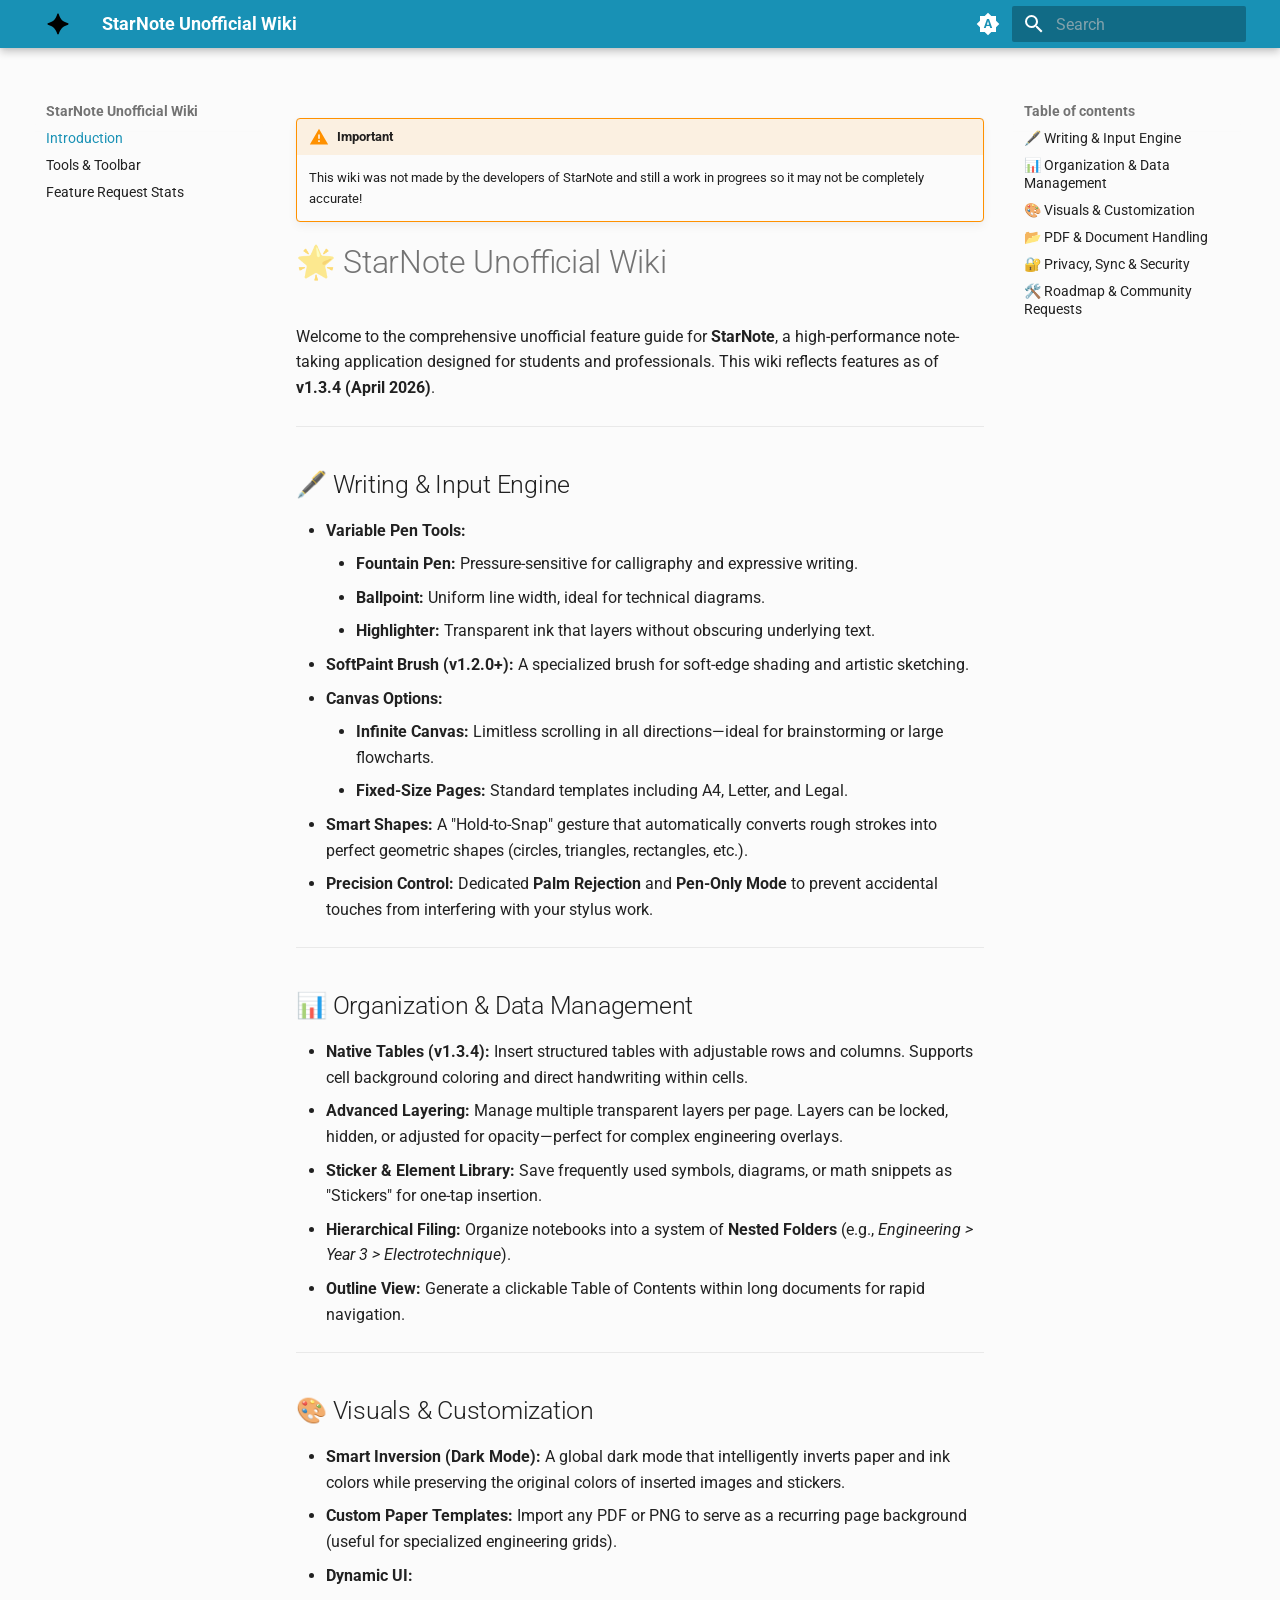
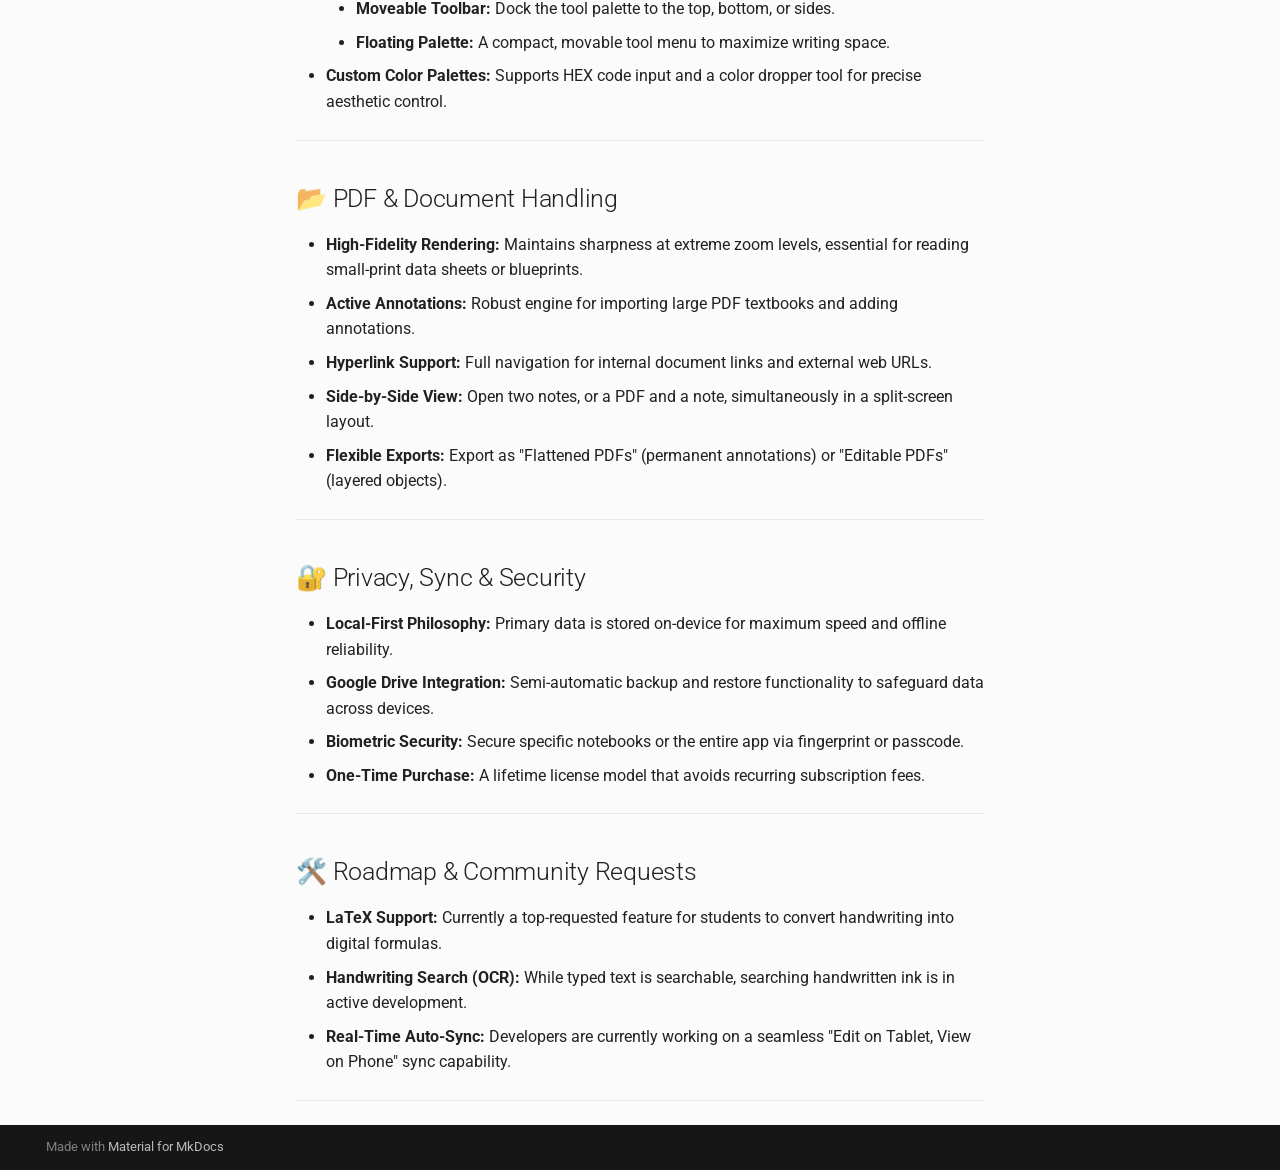
==== index.html @ bafad9e4 "Deployed f32382a with MkDocs version: 1.6.1" ====
<!doctype html>
<html lang="en" class="no-js">
  <head>
    
      <meta charset="utf-8">
      <meta name="viewport" content="width=device-width,initial-scale=1">
      
      
      
      
      
        <link rel="next" href="tools/">
      
      
        
      
      
      <link rel="icon" href="assets/sparkle-fill-24.svg">
      <meta name="generator" content="mkdocs-1.6.1, mkdocs-material-9.7.6">
    
    
      
        <title>StarNote Unofficial Wiki</title>
      
    
    
      <link rel="stylesheet" href="assets/stylesheets/main.484c7ddc.min.css">
      
        
        <link rel="stylesheet" href="assets/stylesheets/palette.ab4e12ef.min.css">
      
      

  
  
  
  
  <style>:root{--md-annotation-icon:url('data:image/svg+xml;charset=utf-8,%3Csvg%20xmlns%3D%22http%3A//www.w3.org/2000/svg%22%20viewBox%3D%220%200%2024%2024%22%3E%3Cpath%20d%3D%22M18.44%205.559q-1.015%201.748-2.028%203.498-.055-.023-.111-.043a12.098%2012.098%200%200%200-8.68.033C7.537%208.897%205.868%206.026%205.6%205.56a1%201%200%200%200-.141-.19%201.104%201.104%200%200%200-1.768%201.298c1.947%203.37-.096-.216%201.948%203.36.017.03-.495.263-1.393%201.017C2.9%2012.176.452%2014.772%200%2018.99h24a11.7%2011.7%200%200%200-.746-3.068%2012.1%2012.1%200%200%200-2.74-4.184%2012%2012%200%200%200-2.131-1.687c.66-1.122%201.312-2.256%201.965-3.385a1.11%201.11%200%200%200-.008-1.12%201.1%201.1%200%200%200-.852-.532c-.522-.054-.939.313-1.049.545m-.04%208.46c.395.593.324%201.331-.156%201.65-.48.32-1.188.1-1.582-.493s-.324-1.33.156-1.65c.473-.316%201.182-.11%201.582.494m-11.193-.492c.48.32.55%201.058.156%201.65-.394.593-1.103.815-1.584.495-.48-.32-.55-1.058-.156-1.65.4-.603%201.109-.811%201.584-.495%22/%3E%3C/svg%3E');}</style>


    
    
      
    
    
      
        
        
        <link rel="preconnect" href="https://fonts.gstatic.com" crossorigin>
        <link rel="stylesheet" href="https://fonts.googleapis.com/css?family=Roboto:300,300i,400,400i,700,700i%7CRoboto+Mono:400,400i,700,700i&display=fallback">
        <style>:root{--md-text-font:"Roboto";--md-code-font:"Roboto Mono"}</style>
      
    
    
      <link rel="stylesheet" href="stylesheets/extra.css">
    
    <script>__md_scope=new URL(".",location),__md_hash=e=>[...e].reduce(((e,_)=>(e<<5)-e+_.charCodeAt(0)),0),__md_get=(e,_=localStorage,t=__md_scope)=>JSON.parse(_.getItem(t.pathname+"."+e)),__md_set=(e,_,t=localStorage,a=__md_scope)=>{try{t.setItem(a.pathname+"."+e,JSON.stringify(_))}catch(e){}}</script>
    
      

    
    
  </head>
  
  
    
    
      
    
    
    
    
    <body dir="ltr" data-md-color-scheme="default" data-md-color-primary="indigo" data-md-color-accent="indigo">
  
    
    <input class="md-toggle" data-md-toggle="drawer" type="checkbox" id="__drawer" autocomplete="off">
    <input class="md-toggle" data-md-toggle="search" type="checkbox" id="__search" autocomplete="off">
    <label class="md-overlay" for="__drawer"></label>
    <div data-md-component="skip">
      
        
        <a href="#starnote-unofficial-wiki" class="md-skip">
          Skip to content
        </a>
      
    </div>
    <div data-md-component="announce">
      
    </div>
    
    
      

  

<header class="md-header md-header--shadow" data-md-component="header">
  <nav class="md-header__inner md-grid" aria-label="Header">
    <a href="." title="StarNote Unofficial Wiki" class="md-header__button md-logo" aria-label="StarNote Unofficial Wiki" data-md-component="logo">
      
  <img src="assets/sparkle-fill-24.svg" alt="logo">

    </a>
    <label class="md-header__button md-icon" for="__drawer">
      
      <svg xmlns="http://www.w3.org/2000/svg" viewBox="0 0 24 24"><path d="M3 6h18v2H3zm0 5h18v2H3zm0 5h18v2H3z"/></svg>
    </label>
    <div class="md-header__title" data-md-component="header-title">
      <div class="md-header__ellipsis">
        <div class="md-header__topic">
          <span class="md-ellipsis">
            StarNote Unofficial Wiki
          </span>
        </div>
        <div class="md-header__topic" data-md-component="header-topic">
          <span class="md-ellipsis">
            
              Introduction
            
          </span>
        </div>
      </div>
    </div>
    
      
        <form class="md-header__option" data-md-component="palette">
  
    
    
    
    <input class="md-option" data-md-color-media="(prefers-color-scheme)" data-md-color-scheme="default" data-md-color-primary="indigo" data-md-color-accent="indigo"  aria-label="Switch to light mode"  type="radio" name="__palette" id="__palette_0">
    
      <label class="md-header__button md-icon" title="Switch to light mode" for="__palette_1" hidden>
        <svg xmlns="http://www.w3.org/2000/svg" viewBox="0 0 24 24"><path d="m14.3 16-.7-2h-3.2l-.7 2H7.8L11 7h2l3.2 9zM20 8.69V4h-4.69L12 .69 8.69 4H4v4.69L.69 12 4 15.31V20h4.69L12 23.31 15.31 20H20v-4.69L23.31 12zm-9.15 3.96h2.3L12 9z"/></svg>
      </label>
    
  
    
    
    
    <input class="md-option" data-md-color-media="(prefers-color-scheme: light)" data-md-color-scheme="default" data-md-color-primary="indigo" data-md-color-accent="indigo"  aria-label="Switch to dark mode"  type="radio" name="__palette" id="__palette_1">
    
      <label class="md-header__button md-icon" title="Switch to dark mode" for="__palette_2" hidden>
        <svg xmlns="http://www.w3.org/2000/svg" viewBox="0 0 24 24"><path d="M12 7a5 5 0 0 1 5 5 5 5 0 0 1-5 5 5 5 0 0 1-5-5 5 5 0 0 1 5-5m0 2a3 3 0 0 0-3 3 3 3 0 0 0 3 3 3 3 0 0 0 3-3 3 3 0 0 0-3-3m0-7 2.39 3.42C13.65 5.15 12.84 5 12 5s-1.65.15-2.39.42zM3.34 7l4.16-.35A7.2 7.2 0 0 0 5.94 8.5c-.44.74-.69 1.5-.83 2.29zm.02 10 1.76-3.77a7.131 7.131 0 0 0 2.38 4.14zM20.65 7l-1.77 3.79a7.02 7.02 0 0 0-2.38-4.15zm-.01 10-4.14.36c.59-.51 1.12-1.14 1.54-1.86.42-.73.69-1.5.83-2.29zM12 22l-2.41-3.44c.74.27 1.55.44 2.41.44.82 0 1.63-.17 2.37-.44z"/></svg>
      </label>
    
  
    
    
    
    <input class="md-option" data-md-color-media="(prefers-color-scheme: dark)" data-md-color-scheme="slate" data-md-color-primary="indigo" data-md-color-accent="indigo"  aria-label="Switch to pure black"  type="radio" name="__palette" id="__palette_2">
    
      <label class="md-header__button md-icon" title="Switch to pure black" for="__palette_0" hidden>
        <svg xmlns="http://www.w3.org/2000/svg" viewBox="0 0 24 24"><path d="m17.75 4.09-2.53 1.94.91 3.06-2.63-1.81-2.63 1.81.91-3.06-2.53-1.94L12.44 4l1.06-3 1.06 3zm3.5 6.91-1.64 1.25.59 1.98-1.7-1.17-1.7 1.17.59-1.98L15.75 11l2.06-.05L18.5 9l.69 1.95zm-2.28 4.95c.83-.08 1.72 1.1 1.19 1.85-.32.45-.66.87-1.08 1.27C15.17 23 8.84 23 4.94 19.07c-3.91-3.9-3.91-10.24 0-14.14.4-.4.82-.76 1.27-1.08.75-.53 1.93.36 1.85 1.19-.27 2.86.69 5.83 2.89 8.02a9.96 9.96 0 0 0 8.02 2.89m-1.64 2.02a12.08 12.08 0 0 1-7.8-3.47c-2.17-2.19-3.33-5-3.49-7.82-2.81 3.14-2.7 7.96.31 10.98 3.02 3.01 7.84 3.12 10.98.31"/></svg>
      </label>
    
  
</form>
      
    
    
      <script>var palette=__md_get("__palette");if(palette&&palette.color){if("(prefers-color-scheme)"===palette.color.media){var media=matchMedia("(prefers-color-scheme: light)"),input=document.querySelector(media.matches?"[data-md-color-media='(prefers-color-scheme: light)']":"[data-md-color-media='(prefers-color-scheme: dark)']");palette.color.media=input.getAttribute("data-md-color-media"),palette.color.scheme=input.getAttribute("data-md-color-scheme"),palette.color.primary=input.getAttribute("data-md-color-primary"),palette.color.accent=input.getAttribute("data-md-color-accent")}for(var[key,value]of Object.entries(palette.color))document.body.setAttribute("data-md-color-"+key,value)}</script>
    
    
    
      
      
        <label class="md-header__button md-icon" for="__search">
          
          <svg xmlns="http://www.w3.org/2000/svg" viewBox="0 0 24 24"><path d="M9.5 3A6.5 6.5 0 0 1 16 9.5c0 1.61-.59 3.09-1.56 4.23l.27.27h.79l5 5-1.5 1.5-5-5v-.79l-.27-.27A6.52 6.52 0 0 1 9.5 16 6.5 6.5 0 0 1 3 9.5 6.5 6.5 0 0 1 9.5 3m0 2C7 5 5 7 5 9.5S7 14 9.5 14 14 12 14 9.5 12 5 9.5 5"/></svg>
        </label>
        <div class="md-search" data-md-component="search" role="dialog">
  <label class="md-search__overlay" for="__search"></label>
  <div class="md-search__inner" role="search">
    <form class="md-search__form" name="search">
      <input type="text" class="md-search__input" name="query" aria-label="Search" placeholder="Search" autocapitalize="off" autocorrect="off" autocomplete="off" spellcheck="false" data-md-component="search-query" required>
      <label class="md-search__icon md-icon" for="__search">
        
        <svg xmlns="http://www.w3.org/2000/svg" viewBox="0 0 24 24"><path d="M9.5 3A6.5 6.5 0 0 1 16 9.5c0 1.61-.59 3.09-1.56 4.23l.27.27h.79l5 5-1.5 1.5-5-5v-.79l-.27-.27A6.52 6.52 0 0 1 9.5 16 6.5 6.5 0 0 1 3 9.5 6.5 6.5 0 0 1 9.5 3m0 2C7 5 5 7 5 9.5S7 14 9.5 14 14 12 14 9.5 12 5 9.5 5"/></svg>
        
        <svg xmlns="http://www.w3.org/2000/svg" viewBox="0 0 24 24"><path d="M20 11v2H8l5.5 5.5-1.42 1.42L4.16 12l7.92-7.92L13.5 5.5 8 11z"/></svg>
      </label>
      <nav class="md-search__options" aria-label="Search">
        
          <a href="javascript:void(0)" class="md-search__icon md-icon" title="Share" aria-label="Share" data-clipboard data-clipboard-text="" data-md-component="search-share" tabindex="-1">
            
            <svg xmlns="http://www.w3.org/2000/svg" viewBox="0 0 24 24"><path d="M18 16.08c-.76 0-1.44.3-1.96.77L8.91 12.7c.05-.23.09-.46.09-.7s-.04-.47-.09-.7l7.05-4.11c.54.5 1.25.81 2.04.81a3 3 0 0 0 3-3 3 3 0 0 0-3-3 3 3 0 0 0-3 3c0 .24.04.47.09.7L8.04 9.81C7.5 9.31 6.79 9 6 9a3 3 0 0 0-3 3 3 3 0 0 0 3 3c.79 0 1.5-.31 2.04-.81l7.12 4.15c-.05.21-.08.43-.08.66 0 1.61 1.31 2.91 2.92 2.91s2.92-1.3 2.92-2.91A2.92 2.92 0 0 0 18 16.08"/></svg>
          </a>
        
        <button type="reset" class="md-search__icon md-icon" title="Clear" aria-label="Clear" tabindex="-1">
          
          <svg xmlns="http://www.w3.org/2000/svg" viewBox="0 0 24 24"><path d="M19 6.41 17.59 5 12 10.59 6.41 5 5 6.41 10.59 12 5 17.59 6.41 19 12 13.41 17.59 19 19 17.59 13.41 12z"/></svg>
        </button>
      </nav>
      
    </form>
    <div class="md-search__output">
      <div class="md-search__scrollwrap" tabindex="0" data-md-scrollfix>
        <div class="md-search-result" data-md-component="search-result">
          <div class="md-search-result__meta">
            Initializing search
          </div>
          <ol class="md-search-result__list" role="presentation"></ol>
        </div>
      </div>
    </div>
  </div>
</div>
      
    
    
  </nav>
  
</header>
    
    <div class="md-container" data-md-component="container">
      
      
        
          
        
      
      <main class="md-main" data-md-component="main">
        <div class="md-main__inner md-grid">
          
            
              
              <div class="md-sidebar md-sidebar--primary" data-md-component="sidebar" data-md-type="navigation" >
                <div class="md-sidebar__scrollwrap">
                  <div class="md-sidebar__inner">
                    



<nav class="md-nav md-nav--primary" aria-label="Navigation" data-md-level="0">
  <label class="md-nav__title" for="__drawer">
    <a href="." title="StarNote Unofficial Wiki" class="md-nav__button md-logo" aria-label="StarNote Unofficial Wiki" data-md-component="logo">
      
  <img src="assets/sparkle-fill-24.svg" alt="logo">

    </a>
    StarNote Unofficial Wiki
  </label>
  
  <ul class="md-nav__list" data-md-scrollfix>
    
      
      
  
  
    
  
  
  
    <li class="md-nav__item md-nav__item--active">
      
      <input class="md-nav__toggle md-toggle" type="checkbox" id="__toc">
      
      
        
      
      
        <label class="md-nav__link md-nav__link--active" for="__toc">
          
  
  
  <span class="md-ellipsis">
    
  
    Introduction
  

    
  </span>
  
  

          <span class="md-nav__icon md-icon"></span>
        </label>
      
      <a href="." class="md-nav__link md-nav__link--active">
        
  
  
  <span class="md-ellipsis">
    
  
    Introduction
  

    
  </span>
  
  

      </a>
      
        

<nav class="md-nav md-nav--secondary" aria-label="Table of contents">
  
  
  
    
  
  
    <label class="md-nav__title" for="__toc">
      <span class="md-nav__icon md-icon"></span>
      Table of contents
    </label>
    <ul class="md-nav__list" data-md-component="toc" data-md-scrollfix>
      
        <li class="md-nav__item">
  <a href="#writing-input-engine" class="md-nav__link">
    <span class="md-ellipsis">
      
        🖋️ Writing &amp; Input Engine
      
    </span>
  </a>
  
</li>
      
        <li class="md-nav__item">
  <a href="#organization-data-management" class="md-nav__link">
    <span class="md-ellipsis">
      
        📊 Organization &amp; Data Management
      
    </span>
  </a>
  
</li>
      
        <li class="md-nav__item">
  <a href="#visuals-customization" class="md-nav__link">
    <span class="md-ellipsis">
      
        🎨 Visuals &amp; Customization
      
    </span>
  </a>
  
</li>
      
        <li class="md-nav__item">
  <a href="#pdf-document-handling" class="md-nav__link">
    <span class="md-ellipsis">
      
        📂 PDF &amp; Document Handling
      
    </span>
  </a>
  
</li>
      
        <li class="md-nav__item">
  <a href="#privacy-sync-security" class="md-nav__link">
    <span class="md-ellipsis">
      
        🔐 Privacy, Sync &amp; Security
      
    </span>
  </a>
  
</li>
      
        <li class="md-nav__item">
  <a href="#roadmap-community-requests" class="md-nav__link">
    <span class="md-ellipsis">
      
        🛠️ Roadmap &amp; Community Requests
      
    </span>
  </a>
  
</li>
      
    </ul>
  
</nav>
      
    </li>
  

    
      
      
  
  
  
  
    <li class="md-nav__item">
      <a href="tools/" class="md-nav__link">
        
  
  
  <span class="md-ellipsis">
    
  
    Tools & Toolbar
  

    
  </span>
  
  

      </a>
    </li>
  

    
      
      
  
  
  
  
    <li class="md-nav__item">
      <a href="features/" class="md-nav__link">
        
  
  
  <span class="md-ellipsis">
    
  
    Feature Request Stats
  

    
  </span>
  
  

      </a>
    </li>
  

    
  </ul>
</nav>
                  </div>
                </div>
              </div>
            
            
              
              <div class="md-sidebar md-sidebar--secondary" data-md-component="sidebar" data-md-type="toc" >
                <div class="md-sidebar__scrollwrap">
                  <div class="md-sidebar__inner">
                    

<nav class="md-nav md-nav--secondary" aria-label="Table of contents">
  
  
  
    
  
  
    <label class="md-nav__title" for="__toc">
      <span class="md-nav__icon md-icon"></span>
      Table of contents
    </label>
    <ul class="md-nav__list" data-md-component="toc" data-md-scrollfix>
      
        <li class="md-nav__item">
  <a href="#writing-input-engine" class="md-nav__link">
    <span class="md-ellipsis">
      
        🖋️ Writing &amp; Input Engine
      
    </span>
  </a>
  
</li>
      
        <li class="md-nav__item">
  <a href="#organization-data-management" class="md-nav__link">
    <span class="md-ellipsis">
      
        📊 Organization &amp; Data Management
      
    </span>
  </a>
  
</li>
      
        <li class="md-nav__item">
  <a href="#visuals-customization" class="md-nav__link">
    <span class="md-ellipsis">
      
        🎨 Visuals &amp; Customization
      
    </span>
  </a>
  
</li>
      
        <li class="md-nav__item">
  <a href="#pdf-document-handling" class="md-nav__link">
    <span class="md-ellipsis">
      
        📂 PDF &amp; Document Handling
      
    </span>
  </a>
  
</li>
      
        <li class="md-nav__item">
  <a href="#privacy-sync-security" class="md-nav__link">
    <span class="md-ellipsis">
      
        🔐 Privacy, Sync &amp; Security
      
    </span>
  </a>
  
</li>
      
        <li class="md-nav__item">
  <a href="#roadmap-community-requests" class="md-nav__link">
    <span class="md-ellipsis">
      
        🛠️ Roadmap &amp; Community Requests
      
    </span>
  </a>
  
</li>
      
    </ul>
  
</nav>
                  </div>
                </div>
              </div>
            
          
          
            <div class="md-content" data-md-component="content">
              
                



  


              
              <article class="md-content__inner md-typeset">
                
                  



<div class="admonition warning">
<p class="admonition-title">Important</p>
<p>This wiki was not made by the developers of StarNote and still a work in progrees so it may not be completely accurate!</p>
</div>
<h1 id="starnote-unofficial-wiki">🌟 StarNote Unofficial Wiki</h1>
<p>Welcome to the comprehensive unofficial feature guide for <strong>StarNote</strong>, a high-performance note-taking application designed for students and professionals. This wiki reflects features as of <strong>v1.3.4 (April 2026)</strong>.</p>
<hr />
<h2 id="writing-input-engine">🖋️ Writing &amp; Input Engine</h2>
<ul>
<li><strong>Variable Pen Tools:</strong><ul>
<li><strong>Fountain Pen:</strong> Pressure-sensitive for calligraphy and expressive writing.</li>
<li><strong>Ballpoint:</strong> Uniform line width, ideal for technical diagrams.</li>
<li><strong>Highlighter:</strong> Transparent ink that layers without obscuring underlying text.</li>
</ul>
</li>
<li><strong>SoftPaint Brush (v1.2.0+):</strong> A specialized brush for soft-edge shading and artistic sketching.</li>
<li><strong>Canvas Options:</strong><ul>
<li><strong>Infinite Canvas:</strong> Limitless scrolling in all directions—ideal for brainstorming or large flowcharts.</li>
<li><strong>Fixed-Size Pages:</strong> Standard templates including A4, Letter, and Legal.</li>
</ul>
</li>
<li><strong>Smart Shapes:</strong> A "Hold-to-Snap" gesture that automatically converts rough strokes into perfect geometric shapes (circles, triangles, rectangles, etc.).</li>
<li><strong>Precision Control:</strong> Dedicated <strong>Palm Rejection</strong> and <strong>Pen-Only Mode</strong> to prevent accidental touches from interfering with your stylus work.</li>
</ul>
<hr />
<h2 id="organization-data-management">📊 Organization &amp; Data Management</h2>
<ul>
<li><strong>Native Tables (v1.3.4):</strong> Insert structured tables with adjustable rows and columns. Supports cell background coloring and direct handwriting within cells.</li>
<li><strong>Advanced Layering:</strong> Manage multiple transparent layers per page. Layers can be locked, hidden, or adjusted for opacity—perfect for complex engineering overlays.</li>
<li><strong>Sticker &amp; Element Library:</strong> Save frequently used symbols, diagrams, or math snippets as "Stickers" for one-tap insertion.</li>
<li><strong>Hierarchical Filing:</strong> Organize notebooks into a system of <strong>Nested Folders</strong> (e.g., <em>Engineering &gt; Year 3 &gt; Electrotechnique</em>).</li>
<li><strong>Outline View:</strong> Generate a clickable Table of Contents within long documents for rapid navigation.</li>
</ul>
<hr />
<h2 id="visuals-customization">🎨 Visuals &amp; Customization</h2>
<ul>
<li><strong>Smart Inversion (Dark Mode):</strong> A global dark mode that intelligently inverts paper and ink colors while preserving the original colors of inserted images and stickers.</li>
<li><strong>Custom Paper Templates:</strong> Import any PDF or PNG to serve as a recurring page background (useful for specialized engineering grids).</li>
<li><strong>Dynamic UI:</strong><ul>
<li><strong>Moveable Toolbar:</strong> Dock the tool palette to the top, bottom, or sides.</li>
<li><strong>Floating Palette:</strong> A compact, movable tool menu to maximize writing space.</li>
</ul>
</li>
<li><strong>Custom Color Palettes:</strong> Supports HEX code input and a color dropper tool for precise aesthetic control.</li>
</ul>
<hr />
<h2 id="pdf-document-handling">📂 PDF &amp; Document Handling</h2>
<ul>
<li><strong>High-Fidelity Rendering:</strong> Maintains sharpness at extreme zoom levels, essential for reading small-print data sheets or blueprints.</li>
<li><strong>Active Annotations:</strong> Robust engine for importing large PDF textbooks and adding annotations.</li>
<li><strong>Hyperlink Support:</strong> Full navigation for internal document links and external web URLs.</li>
<li><strong>Side-by-Side View:</strong> Open two notes, or a PDF and a note, simultaneously in a split-screen layout.</li>
<li><strong>Flexible Exports:</strong> Export as "Flattened PDFs" (permanent annotations) or "Editable PDFs" (layered objects).</li>
</ul>
<hr />
<h2 id="privacy-sync-security">🔐 Privacy, Sync &amp; Security</h2>
<ul>
<li><strong>Local-First Philosophy:</strong> Primary data is stored on-device for maximum speed and offline reliability.</li>
<li><strong>Google Drive Integration:</strong> Semi-automatic backup and restore functionality to safeguard data across devices.</li>
<li><strong>Biometric Security:</strong> Secure specific notebooks or the entire app via fingerprint or passcode.</li>
<li><strong>One-Time Purchase:</strong> A lifetime license model that avoids recurring subscription fees.</li>
</ul>
<hr />
<h2 id="roadmap-community-requests">🛠️ Roadmap &amp; Community Requests</h2>
<ul>
<li><strong>LaTeX Support:</strong> Currently a top-requested feature for students to convert handwriting into digital formulas.</li>
<li><strong>Handwriting Search (OCR):</strong> While typed text is searchable, searching handwritten ink is in active development.</li>
<li><strong>Real-Time Auto-Sync:</strong> Developers are currently working on a seamless "Edit on Tablet, View on Phone" sync capability.</li>
</ul>
<hr />












                
              </article>
            </div>
          
          
<script>var target=document.getElementById(location.hash.slice(1));target&&target.name&&(target.checked=target.name.startsWith("__tabbed_"))</script>
        </div>
        
          <button type="button" class="md-top md-icon" data-md-component="top" hidden>
  
  <svg xmlns="http://www.w3.org/2000/svg" viewBox="0 0 24 24"><path d="M13 20h-2V8l-5.5 5.5-1.42-1.42L12 4.16l7.92 7.92-1.42 1.42L13 8z"/></svg>
  Back to top
</button>
        
      </main>
      
        <footer class="md-footer">
  
  <div class="md-footer-meta md-typeset">
    <div class="md-footer-meta__inner md-grid">
      <div class="md-copyright">
  
  
    Made with
    <a href="https://squidfunk.github.io/mkdocs-material/" target="_blank" rel="noopener">
      Material for MkDocs
    </a>
  
</div>
      
    </div>
  </div>
</footer>
      
    </div>
    <div class="md-dialog" data-md-component="dialog">
      <div class="md-dialog__inner md-typeset"></div>
    </div>
    
    
    
      
      
      <script id="__config" type="application/json">{"annotate": null, "base": ".", "features": ["navigation.path", "navigation.sections", "navigation.top", "search.highlight", "search.share"], "search": "assets/javascripts/workers/search.2c215733.min.js", "tags": null, "translations": {"clipboard.copied": "Copied to clipboard", "clipboard.copy": "Copy to clipboard", "search.result.more.one": "1 more on this page", "search.result.more.other": "# more on this page", "search.result.none": "No matching documents", "search.result.one": "1 matching document", "search.result.other": "# matching documents", "search.result.placeholder": "Type to start searching", "search.result.term.missing": "Missing", "select.version": "Select version"}, "version": null}</script>
    
    
      <script src="assets/javascripts/bundle.79ae519e.min.js"></script>
      
    
  </body>
</html>
---- assets/stylesheets/main.484c7ddc.min.css ----
@charset "UTF-8";html{-webkit-text-size-adjust:none;-moz-text-size-adjust:none;text-size-adjust:none;box-sizing:border-box}*,:after,:before{box-sizing:inherit}@media (prefers-reduced-motion){*,:after,:before{transition:none!important}}body{margin:0}a,button,input,label{-webkit-tap-highlight-color:transparent}a{color:inherit;text-decoration:none}hr{border:0;box-sizing:initial;display:block;height:.05rem;overflow:visible;padding:0}small{font-size:80%}sub,sup{line-height:1em}img{border-style:none}table{border-collapse:initial;border-spacing:0}td,th{font-weight:400;vertical-align:top}button{background:#0000;border:0;font-family:inherit;font-size:inherit;margin:0;padding:0}input{border:0;outline:none}:root{--md-primary-fg-color:#4051b5;--md-primary-fg-color--light:#5d6cc0;--md-primary-fg-color--dark:#303fa1;--md-primary-bg-color:#fff;--md-primary-bg-color--light:#ffffffb3;--md-accent-fg-color:#526cfe;--md-accent-fg-color--transparent:#526cfe1a;--md-accent-bg-color:#fff;--md-accent-bg-color--light:#ffffffb3}[data-md-color-scheme=default]{color-scheme:light}[data-md-color-scheme=default] img[src$="#gh-dark-mode-only"],[data-md-color-scheme=default] img[src$="#only-dark"]{display:none}:root,[data-md-color-scheme=default]{--md-hue:225deg;--md-default-fg-color:#000000de;--md-default-fg-color--light:#0000008a;--md-default-fg-color--lighter:#00000052;--md-default-fg-color--lightest:#00000012;--md-default-bg-color:#fff;--md-default-bg-color--light:#ffffffb3;--md-default-bg-color--lighter:#ffffff4d;--md-default-bg-color--lightest:#ffffff1f;--md-code-fg-color:#36464e;--md-code-bg-color:#f5f5f5;--md-code-bg-color--light:#f5f5f5b3;--md-code-bg-color--lighter:#f5f5f54d;--md-code-hl-color:#4287ff;--md-code-hl-color--light:#4287ff1a;--md-code-hl-number-color:#d52a2a;--md-code-hl-special-color:#db1457;--md-code-hl-function-color:#a846b9;--md-code-hl-constant-color:#6e59d9;--md-code-hl-keyword-color:#3f6ec6;--md-code-hl-string-color:#1c7d4d;--md-code-hl-name-color:var(--md-code-fg-color);--md-code-hl-operator-color:var(--md-default-fg-color--light);--md-code-hl-punctuation-color:var(--md-default-fg-color--light);--md-code-hl-comment-color:var(--md-default-fg-color--light);--md-code-hl-generic-color:var(--md-default-fg-color--light);--md-code-hl-variable-color:var(--md-default-fg-color--light);--md-typeset-color:var(--md-default-fg-color);--md-typeset-a-color:var(--md-primary-fg-color);--md-typeset-del-color:#f5503d26;--md-typeset-ins-color:#0bd57026;--md-typeset-kbd-color:#fafafa;--md-typeset-kbd-accent-color:#fff;--md-typeset-kbd-border-color:#b8b8b8;--md-typeset-mark-color:#ffff0080;--md-typeset-table-color:#0000001f;--md-typeset-table-color--light:rgba(0,0,0,.035);--md-admonition-fg-color:var(--md-default-fg-color);--md-admonition-bg-color:var(--md-default-bg-color);--md-warning-fg-color:#000000de;--md-warning-bg-color:#ff9;--md-footer-fg-color:#fff;--md-footer-fg-color--light:#ffffffb3;--md-footer-fg-color--lighter:#ffffff73;--md-footer-bg-color:#000000de;--md-footer-bg-color--dark:#00000052;--md-shadow-z1:0 0.2rem 0.5rem #0000000d,0 0 0.05rem #0000001a;--md-shadow-z2:0 0.2rem 0.5rem #0000001a,0 0 0.05rem #00000040;--md-shadow-z3:0 0.2rem 0.5rem #0003,0 0 0.05rem #00000059}.md-icon svg{fill:currentcolor;display:block;height:1.2rem;width:1.2rem}body{-webkit-font-smoothing:antialiased;-moz-osx-font-smoothing:grayscale;--md-text-font-family:var(--md-text-font,_),-apple-system,BlinkMacSystemFont,Helvetica,Arial,sans-serif;--md-code-font-family:var(--md-code-font,_),SFMono-Regular,Consolas,Menlo,monospace}aside,body,input{font-feature-settings:"kern","liga";color:var(--md-typeset-color);font-family:var(--md-text-font-family)}code,kbd,pre{font-feature-settings:"kern";font-family:var(--md-code-font-family)}:root{--md-typeset-table-sort-icon:url('data:image/svg+xml;charset=utf-8,<svg xmlns="http://www.w3.org/2000/svg" viewBox="0 0 24 24"><path d="m18 21-4-4h3V7h-3l4-4 4 4h-3v10h3M2 19v-2h10v2M2 13v-2h7v2M2 7V5h4v2z"/></svg>');--md-typeset-table-sort-icon--asc:url('data:image/svg+xml;charset=utf-8,<svg xmlns="http://www.w3.org/2000/svg" viewBox="0 0 24 24"><path d="M19 17h3l-4 4-4-4h3V3h2M2 17h10v2H2M6 5v2H2V5m0 6h7v2H2z"/></svg>');--md-typeset-table-sort-icon--desc:url('data:image/svg+xml;charset=utf-8,<svg xmlns="http://www.w3.org/2000/svg" viewBox="0 0 24 24"><path d="M19 7h3l-4-4-4 4h3v14h2M2 17h10v2H2M6 5v2H2V5m0 6h7v2H2z"/></svg>')}.md-typeset{-webkit-print-color-adjust:exact;color-adjust:exact;font-size:.8rem;line-height:1.6;overflow-wrap:break-word}@media print{.md-typeset{font-size:.68rem}}.md-typeset blockquote,.md-typeset dl,.md-typeset figure,.md-typeset ol,.md-typeset pre,.md-typeset ul{margin-bottom:1em;margin-top:1em}.md-typeset h1{color:var(--md-default-fg-color--light);font-size:2em;line-height:1.3;margin:0 0 1.25em}.md-typeset h1,.md-typeset h2{font-weight:300;letter-spacing:-.01em}.md-typeset h2{font-size:1.5625em;line-height:1.4;margin:1.6em 0 .64em}.md-typeset h3{font-size:1.25em;font-weight:400;letter-spacing:-.01em;line-height:1.5;margin:1.6em 0 .8em}.md-typeset h2+h3{margin-top:.8em}.md-typeset h4{font-weight:700;letter-spacing:-.01em;margin:1em 0}.md-typeset h5,.md-typeset h6{color:var(--md-default-fg-color--light);font-size:.8em;font-weight:700;letter-spacing:-.01em;margin:1.25em 0}.md-typeset h5{text-transform:uppercase}.md-typeset h5 code{text-transform:none}.md-typeset hr{border-bottom:.05rem solid var(--md-default-fg-color--lightest);display:flow-root;margin:1.5em 0}.md-typeset a{color:var(--md-typeset-a-color);word-break:break-word}.md-typeset a,.md-typeset a:before{transition:color 125ms}.md-typeset a:focus,.md-typeset a:hover{color:var(--md-accent-fg-color)}.md-typeset a:focus code,.md-typeset a:hover code{background-color:var(--md-accent-fg-color--transparent);color:var(--md-accent-fg-color)}.md-typeset a code{color:var(--md-typeset-a-color)}.md-typeset a.focus-visible{outline-color:var(--md-accent-fg-color);outline-offset:.2rem}.md-typeset code,.md-typeset kbd,.md-typeset pre{color:var(--md-code-fg-color);direction:ltr;font-variant-ligatures:none;transition:background-color 125ms}@media print{.md-typeset code,.md-typeset kbd,.md-typeset pre{white-space:pre-wrap}}.md-typeset code{background-color:var(--md-code-bg-color);border-radius:.1rem;-webkit-box-decoration-break:clone;box-decoration-break:clone;font-size:.85em;padding:0 .2941176471em;transition:color 125ms,background-color 125ms;word-break:break-word}.md-typeset code:not(.focus-visible){-webkit-tap-highlight-color:transparent;outline:none}.md-typeset pre{display:flow-root;line-height:1.4;position:relative}.md-typeset pre>code{-webkit-box-decoration-break:slice;box-decoration-break:slice;box-shadow:none;display:block;margin:0;outline-color:var(--md-accent-fg-color);overflow:auto;padding:.7720588235em 1.1764705882em;scrollbar-color:var(--md-default-fg-color--lighter) #0000;scrollbar-width:thin;touch-action:auto;word-break:normal}.md-typeset pre>code:hover{scrollbar-color:var(--md-accent-fg-color) #0000}.md-typeset pre>code::-webkit-scrollbar{height:.2rem;width:.2rem}.md-typeset pre>code::-webkit-scrollbar-thumb{background-color:var(--md-default-fg-color--lighter)}.md-typeset pre>code::-webkit-scrollbar-thumb:hover{background-color:var(--md-accent-fg-color)}.md-typeset kbd{background-color:var(--md-typeset-kbd-color);border-radius:.1rem;box-shadow:0 .1rem 0 .05rem var(--md-typeset-kbd-border-color),0 .1rem 0 var(--md-typeset-kbd-border-color),0 -.1rem .2rem var(--md-typeset-kbd-accent-color) inset;color:var(--md-default-fg-color);display:inline-block;font-size:.75em;padding:0 .6666666667em;vertical-align:text-top;word-break:break-word}.md-typeset mark{background-color:var(--md-typeset-mark-color);-webkit-box-decoration-break:clone;box-decoration-break:clone;color:inherit;word-break:break-word}.md-typeset abbr{cursor:help;text-decoration:none}.md-typeset [data-preview],.md-typeset abbr{border-bottom:.05rem dotted var(--md-default-fg-color--light)}.md-typeset small{opacity:.75}[dir=ltr] .md-typeset sub,[dir=ltr] .md-typeset sup{margin-left:.078125em}[dir=rtl] .md-typeset sub,[dir=rtl] .md-typeset sup{margin-right:.078125em}[dir=ltr] .md-typeset blockquote{padding-left:.6rem}[dir=rtl] .md-typeset blockquote{padding-right:.6rem}[dir=ltr] .md-typeset blockquote{border-left:.2rem solid var(--md-default-fg-color--lighter)}[dir=rtl] .md-typeset blockquote{border-right:.2rem solid var(--md-default-fg-color--lighter)}.md-typeset blockquote{color:var(--md-default-fg-color--light);margin-left:0;margin-right:0}.md-typeset ul{list-style-type:disc}.md-typeset ul[type]{list-style-type:revert-layer}[dir=ltr] .md-typeset ol,[dir=ltr] .md-typeset ul{margin-left:.625em}[dir=rtl] .md-typeset ol,[dir=rtl] .md-typeset ul{margin-right:.625em}.md-typeset ol,.md-typeset ul{padding:0}.md-typeset ol:not([hidden]),.md-typeset ul:not([hidden]){display:flow-root}.md-typeset ol ol,.md-typeset ul ol{list-style-type:lower-alpha}.md-typeset ol ol ol,.md-typeset ul ol ol{list-style-type:lower-roman}.md-typeset ol ol ol ol,.md-typeset ul ol ol ol{list-style-type:upper-alpha}.md-typeset ol ol ol ol ol,.md-typeset ul ol ol ol ol{list-style-type:upper-roman}.md-typeset ol[type],.md-typeset ul[type]{list-style-type:revert-layer}[dir=ltr] .md-typeset ol li,[dir=ltr] .md-typeset ul li{margin-left:1.25em}[dir=rtl] .md-typeset ol li,[dir=rtl] .md-typeset ul li{margin-right:1.25em}.md-typeset ol li,.md-typeset ul li{margin-bottom:.5em}.md-typeset ol li blockquote,.md-typeset ol li p,.md-typeset ul li blockquote,.md-typeset ul li p{margin:.5em 0}.md-typeset ol li:last-child,.md-typeset ul li:last-child{margin-bottom:0}[dir=ltr] .md-typeset ol li ol,[dir=ltr] .md-typeset ol li ul,[dir=ltr] .md-typeset ul li ol,[dir=ltr] .md-typeset ul li ul{margin-left:.625em}[dir=rtl] .md-typeset ol li ol,[dir=rtl] .md-typeset ol li ul,[dir=rtl] .md-typeset ul li ol,[dir=rtl] .md-typeset ul li ul{margin-right:.625em}.md-typeset ol li ol,.md-typeset ol li ul,.md-typeset ul li ol,.md-typeset ul li ul{margin-bottom:.5em;margin-top:.5em}[dir=ltr] .md-typeset dd{margin-left:1.875em}[dir=rtl] .md-typeset dd{margin-right:1.875em}.md-typeset dd{margin-bottom:1.5em;margin-top:1em}.md-typeset img,.md-typeset svg,.md-typeset video{height:auto;max-width:100%}.md-typeset img[align=left]{margin:1em 1em 1em 0}.md-typeset img[align=right]{margin:1em 0 1em 1em}.md-typeset img[align]:only-child{margin-top:0}.md-typeset figure{display:flow-root;margin:1em auto;max-width:100%;text-align:center;width:fit-content}.md-typeset figure img{display:block;margin:0 auto}.md-typeset figcaption{font-style:italic;margin:1em auto;max-width:24rem}.md-typeset iframe{max-width:100%}.md-typeset table:not([class]){background-color:var(--md-default-bg-color);border:.05rem solid var(--md-typeset-table-color);border-radius:.1rem;display:inline-block;font-size:.64rem;max-width:100%;overflow:auto;touch-action:auto}@media print{.md-typeset table:not([class]){display:table}}.md-typeset table:not([class])+*{margin-top:1.5em}.md-typeset table:not([class]) td>:first-child,.md-typeset table:not([class]) th>:first-child{margin-top:0}.md-typeset table:not([class]) td>:last-child,.md-typeset table:not([class]) th>:last-child{margin-bottom:0}.md-typeset table:not([class]) td:not([align]),.md-typeset table:not([class]) th:not([align]){text-align:left}[dir=rtl] .md-typeset table:not([class]) td:not([align]),[dir=rtl] .md-typeset table:not([class]) th:not([align]){text-align:right}.md-typeset table:not([class]) th{font-weight:700;min-width:5rem;padding:.9375em 1.25em;vertical-align:top}.md-typeset table:not([class]) td{border-top:.05rem solid var(--md-typeset-table-color);padding:.9375em 1.25em;vertical-align:top}.md-typeset table:not([class]) tbody tr{transition:background-color 125ms}.md-typeset table:not([class]) tbody tr:hover{background-color:var(--md-typeset-table-color--light);box-shadow:0 .05rem 0 var(--md-default-bg-color) inset}.md-typeset table:not([class]) a{word-break:normal}.md-typeset table th[role=columnheader]{cursor:pointer}[dir=ltr] .md-typeset table th[role=columnheader]:after{margin-left:.5em}[dir=rtl] .md-typeset table th[role=columnheader]:after{margin-right:.5em}.md-typeset table th[role=columnheader]:after{content:"";display:inline-block;height:1.2em;-webkit-mask-image:var(--md-typeset-table-sort-icon);mask-image:var(--md-typeset-table-sort-icon);-webkit-mask-repeat:no-repeat;mask-repeat:no-repeat;-webkit-mask-size:contain;mask-size:contain;transition:background-color 125ms;vertical-align:text-bottom;width:1.2em}.md-typeset table th[role=columnheader]:hover:after{background-color:var(--md-default-fg-color--lighter)}.md-typeset table th[role=columnheader][aria-sort=ascending]:after{background-color:var(--md-default-fg-color--light);-webkit-mask-image:var(--md-typeset-table-sort-icon--asc);mask-image:var(--md-typeset-table-sort-icon--asc)}.md-typeset table th[role=columnheader][aria-sort=descending]:after{background-color:var(--md-default-fg-color--light);-webkit-mask-image:var(--md-typeset-table-sort-icon--desc);mask-image:var(--md-typeset-table-sort-icon--desc)}.md-typeset__scrollwrap{margin:1em -.8rem;overflow-x:auto;touch-action:auto}.md-typeset__table{display:inline-block;margin-bottom:.5em;padding:0 .8rem}@media print{.md-typeset__table{display:block}}html .md-typeset__table table{display:table;margin:0;overflow:hidden;width:100%}@media screen and (max-width:44.984375em){.md-content__inner>pre{margin:1em -.8rem}.md-content__inner>pre code{border-radius:0}}.md-typeset .md-author{border-radius:100%;display:block;flex-shrink:0;height:1.6rem;overflow:hidden;position:relative;transition:color 125ms,transform 125ms;width:1.6rem}.md-typeset .md-author img{display:block}.md-typeset .md-author--more{background:var(--md-default-fg-color--lightest);color:var(--md-default-fg-color--lighter);font-size:.6rem;font-weight:700;line-height:1.6rem;text-align:center}.md-typeset .md-author--long{height:2.4rem;width:2.4rem}.md-typeset a.md-author{transform:scale(1)}.md-typeset a.md-author img{border-radius:100%;filter:grayscale(100%) opacity(75%);transition:filter 125ms}.md-typeset a.md-author:focus,.md-typeset a.md-author:hover{transform:scale(1.1);z-index:1}.md-typeset a.md-author:focus img,.md-typeset a.md-author:hover img{filter:grayscale(0)}.md-banner{background-color:var(--md-footer-bg-color);color:var(--md-footer-fg-color);overflow:auto}@media print{.md-banner{display:none}}.md-banner--warning{background-color:var(--md-warning-bg-color);color:var(--md-warning-fg-color)}.md-banner__inner{font-size:.7rem;margin:.6rem auto;padding:0 .8rem}[dir=ltr] .md-banner__button{float:right}[dir=rtl] .md-banner__button{float:left}.md-banner__button{color:inherit;cursor:pointer;transition:opacity .25s}.no-js .md-banner__button{display:none}.md-banner__button:hover{opacity:.7}html{font-size:125%;height:100%;overflow-x:hidden}@media screen and (min-width:100em){html{font-size:137.5%}}@media screen and (min-width:125em){html{font-size:150%}}body{background-color:var(--md-default-bg-color);display:flex;flex-direction:column;font-size:.5rem;min-height:100%;position:relative;width:100%}@media print{body{display:block}}@media screen and (max-width:59.984375em){body[data-md-scrolllock]{position:fixed}}.md-grid{margin-left:auto;margin-right:auto;max-width:61rem}.md-container{display:flex;flex-direction:column;flex-grow:1}@media print{.md-container{display:block}}.md-main{flex-grow:1}.md-main__inner{display:flex;height:100%;margin-top:1.5rem}.md-ellipsis{overflow:hidden;text-overflow:ellipsis}.md-toggle{display:none}.md-option{height:0;opacity:0;position:absolute;width:0}.md-option:checked+label:not([hidden]){display:block}.md-option.focus-visible+label{outline-color:var(--md-accent-fg-color);outline-style:auto}.md-skip{background-color:var(--md-default-fg-color);border-radius:.1rem;color:var(--md-default-bg-color);font-size:.64rem;margin:.5rem;opacity:0;outline-color:var(--md-accent-fg-color);padding:.3rem .5rem;position:fixed;transform:translateY(.4rem);z-index:-1}.md-skip:focus{opacity:1;transform:translateY(0);transition:transform .25s cubic-bezier(.4,0,.2,1),opacity 175ms 75ms;z-index:10}@page{margin:25mm}:root{--md-clipboard-icon:url('data:image/svg+xml;charset=utf-8,<svg xmlns="http://www.w3.org/2000/svg" viewBox="0 0 24 24"><path d="M19 21H8V7h11m0-2H8a2 2 0 0 0-2 2v14a2 2 0 0 0 2 2h11a2 2 0 0 0 2-2V7a2 2 0 0 0-2-2m-3-4H4a2 2 0 0 0-2 2v14h2V3h12z"/></svg>')}.md-clipboard{border-radius:.1rem;color:var(--md-default-fg-color--lightest);cursor:pointer;height:1.5em;outline-color:var(--md-accent-fg-color);outline-offset:.1rem;transition:color .25s;width:1.5em;z-index:1}@media print{.md-clipboard{display:none}}.md-clipboard:not(.focus-visible){-webkit-tap-highlight-color:transparent;outline:none}:hover>.md-clipboard{color:var(--md-default-fg-color--light)}.md-clipboard:focus,.md-clipboard:hover{color:var(--md-accent-fg-color)}.md-clipboard:after{background-color:currentcolor;content:"";display:block;height:1.125em;margin:0 auto;-webkit-mask-image:var(--md-clipboard-icon);mask-image:var(--md-clipboard-icon);-webkit-mask-position:center;mask-position:center;-webkit-mask-repeat:no-repeat;mask-repeat:no-repeat;-webkit-mask-size:contain;mask-size:contain;width:1.125em}.md-clipboard--inline{cursor:pointer}.md-clipboard--inline code{transition:color .25s,background-color .25s}.md-clipboard--inline:focus code,.md-clipboard--inline:hover code{background-color:var(--md-accent-fg-color--transparent);color:var(--md-accent-fg-color)}:root{--md-code-select-icon:url('data:image/svg+xml;charset=utf-8,<svg xmlns="http://www.w3.org/2000/svg" viewBox="0 0 24 24"><path d="M19 19h-4v2h4c1.1 0 2-.9 2-2v-4h-2m0-12h-4v2h4v4h2V5c0-1.1-.9-2-2-2M5 5h4V3H5c-1.1 0-2 .9-2 2v4h2m0 6H3v4c0 1.1.9 2 2 2h4v-2H5zm2-4h2v2H7zm4 0h2v2h-2zm4 0h2v2h-2zM7 7h2v2H7zm4 0h2v2h-2zm4 0h2v2h-2zm-8 8h2v2H7zm4 0h2v2h-2zm4 0h2v2h-2z"/></svg>');--md-code-copy-icon:url('data:image/svg+xml;charset=utf-8,<svg xmlns="http://www.w3.org/2000/svg" viewBox="0 0 24 24"><path d="M19 21H8V7h11m0-2H8a2 2 0 0 0-2 2v14a2 2 0 0 0 2 2h11a2 2 0 0 0 2-2V7a2 2 0 0 0-2-2m-3-4H4a2 2 0 0 0-2 2v14h2V3h12z"/></svg>')}.md-typeset .md-code__content{display:grid}.md-code__nav{background-color:var(--md-code-bg-color--lighter);border-radius:.1rem;display:flex;gap:.2rem;padding:.2rem;position:absolute;right:.25em;top:.25em;transition:background-color .25s;z-index:1}:hover>.md-code__nav{background-color:var(--md-code-bg-color--light)}.md-code__button{color:var(--md-default-fg-color--lightest);cursor:pointer;display:block;height:1.5em;outline-color:var(--md-accent-fg-color);outline-offset:.1rem;transition:color .25s;width:1.5em}:hover>*>.md-code__button{color:var(--md-default-fg-color--light)}.md-code__button.focus-visible,.md-code__button:hover{color:var(--md-accent-fg-color)}.md-code__button--active{color:var(--md-default-fg-color)!important}.md-code__button:after{background-color:currentcolor;content:"";display:block;height:1.125em;margin:0 auto;-webkit-mask-position:center;mask-position:center;-webkit-mask-repeat:no-repeat;mask-repeat:no-repeat;-webkit-mask-size:contain;mask-size:contain;width:1.125em}.md-code__button[data-md-type=select]:after{-webkit-mask-image:var(--md-code-select-icon);mask-image:var(--md-code-select-icon)}.md-code__button[data-md-type=copy]:after{-webkit-mask-image:var(--md-code-copy-icon);mask-image:var(--md-code-copy-icon)}@keyframes consent{0%{opacity:0;transform:translateY(100%)}to{opacity:1;transform:translateY(0)}}@keyframes overlay{0%{opacity:0}to{opacity:1}}.md-consent__overlay{animation:overlay .25s both;-webkit-backdrop-filter:blur(.1rem);backdrop-filter:blur(.1rem);background-color:#0000008a;height:100%;opacity:1;position:fixed;top:0;width:100%;z-index:5}.md-consent__inner{animation:consent .5s cubic-bezier(.1,.7,.1,1) both;background-color:var(--md-default-bg-color);border:0;border-radius:.1rem;bottom:0;box-shadow:0 0 .2rem #0000001a,0 .2rem .4rem #0003;max-height:100%;overflow:auto;padding:0;position:fixed;width:100%;z-index:5}.md-consent__form{padding:.8rem}.md-consent__settings{display:none;margin:1em 0}input:checked+.md-consent__settings{display:block}.md-consent__controls{margin-bottom:.8rem}.md-typeset .md-consent__controls .md-button{display:inline}@media screen and (max-width:44.984375em){.md-typeset .md-consent__controls .md-button{display:block;margin-top:.4rem;text-align:center;width:100%}}.md-consent label{cursor:pointer}.md-content{flex-grow:1;min-width:0}.md-content__inner{margin:0 .8rem 1.2rem;padding-top:.6rem}@media screen and (min-width:76.25em){[dir=ltr] .md-sidebar--primary:not([hidden])~.md-content>.md-content__inner{margin-left:1.2rem}[dir=ltr] .md-sidebar--secondary:not([hidden])~.md-content>.md-content__inner,[dir=rtl] .md-sidebar--primary:not([hidden])~.md-content>.md-content__inner{margin-right:1.2rem}[dir=rtl] .md-sidebar--secondary:not([hidden])~.md-content>.md-content__inner{margin-left:1.2rem}}.md-content__inner:before{content:"";display:block;height:.4rem}.md-content__inner>:last-child{margin-bottom:0}[dir=ltr] .md-content__button{float:right}[dir=rtl] .md-content__button{float:left}[dir=ltr] .md-content__button{margin-left:.4rem}[dir=rtl] .md-content__button{margin-right:.4rem}.md-content__button{margin:.4rem 0;padding:0}@media print{.md-content__button{display:none}}.md-typeset .md-content__button{color:var(--md-default-fg-color--lighter)}.md-content__button svg{display:inline;vertical-align:top}[dir=rtl] .md-content__button svg{transform:scaleX(-1)}[dir=ltr] .md-dialog{right:.8rem}[dir=rtl] .md-dialog{left:.8rem}.md-dialog{background-color:var(--md-default-fg-color);border-radius:.1rem;bottom:.8rem;box-shadow:var(--md-shadow-z3);min-width:11.1rem;opacity:0;padding:.4rem .6rem;pointer-events:none;position:fixed;transform:translateY(100%);transition:transform 0ms .4s,opacity .4s;z-index:4}@media print{.md-dialog{display:none}}.md-dialog--active{opacity:1;pointer-events:auto;transform:translateY(0);transition:transform .4s cubic-bezier(.075,.85,.175,1),opacity .4s}.md-dialog__inner{color:var(--md-default-bg-color);font-size:.7rem}.md-feedback{margin:2em 0 1em;text-align:center}.md-feedback fieldset{border:none;margin:0;padding:0}.md-feedback__title{font-weight:700;margin:1em auto}.md-feedback__inner{position:relative}.md-feedback__list{display:flex;flex-wrap:wrap;place-content:baseline center;position:relative}.md-feedback__list:hover .md-icon:not(:disabled){color:var(--md-default-fg-color--lighter)}:disabled .md-feedback__list{min-height:1.8rem}.md-feedback__icon{color:var(--md-default-fg-color--light);cursor:pointer;flex-shrink:0;margin:0 .1rem;transition:color 125ms}.md-feedback__icon:not(:disabled).md-icon:hover{color:var(--md-accent-fg-color)}.md-feedback__icon:disabled{color:var(--md-default-fg-color--lightest);pointer-events:none}.md-feedback__note{opacity:0;position:relative;transform:translateY(.4rem);transition:transform .4s cubic-bezier(.1,.7,.1,1),opacity .15s}.md-feedback__note>*{margin:0 auto;max-width:16rem}:disabled .md-feedback__note{opacity:1;transform:translateY(0)}@media print{.md-feedback{display:none}}.md-footer{background-color:var(--md-footer-bg-color);color:var(--md-footer-fg-color)}@media print{.md-footer{display:none}}.md-footer__inner{justify-content:space-between;overflow:auto;padding:.2rem}.md-footer__inner:not([hidden]){display:flex}.md-footer__link{align-items:end;display:flex;flex-grow:0.01;margin-bottom:.4rem;margin-top:1rem;max-width:100%;outline-color:var(--md-accent-fg-color);overflow:hidden;transition:opacity .25s}.md-footer__link:focus,.md-footer__link:hover{opacity:.7}[dir=rtl] .md-footer__link svg{transform:scaleX(-1)}@media screen and (max-width:44.984375em){.md-footer__link--prev{flex-shrink:0}.md-footer__link--prev .md-footer__title{display:none}}[dir=ltr] .md-footer__link--next{margin-left:auto}[dir=rtl] .md-footer__link--next{margin-right:auto}.md-footer__link--next{text-align:right}[dir=rtl] .md-footer__link--next{text-align:left}.md-footer__title{flex-grow:1;font-size:.9rem;margin-bottom:.7rem;max-width:calc(100% - 2.4rem);padding:0 1rem;white-space:nowrap}.md-footer__button{margin:.2rem;padding:.4rem}.md-footer__direction{font-size:.64rem;opacity:.7}.md-footer-meta{background-color:var(--md-footer-bg-color--dark)}.md-footer-meta__inner{display:flex;flex-wrap:wrap;justify-content:space-between;padding:.2rem}html .md-footer-meta.md-typeset a{color:var(--md-footer-fg-color--light)}html .md-footer-meta.md-typeset a:focus,html .md-footer-meta.md-typeset a:hover{color:var(--md-footer-fg-color)}.md-copyright{color:var(--md-footer-fg-color--lighter);font-size:.64rem;margin:auto .6rem;padding:.4rem 0;width:100%}@media screen and (min-width:45em){.md-copyright{width:auto}}.md-copyright__highlight{color:var(--md-footer-fg-color--light)}.md-social{display:inline-flex;gap:.2rem;margin:0 .4rem;padding:.2rem 0 .6rem}@media screen and (min-width:45em){.md-social{padding:.6rem 0}}.md-social__link{display:inline-block;height:1.6rem;text-align:center;width:1.6rem}.md-social__link:before{line-height:1.9}.md-social__link svg{fill:currentcolor;max-height:.8rem;vertical-align:-25%}.md-typeset .md-button{border:.1rem solid;border-radius:.1rem;color:var(--md-primary-fg-color);cursor:pointer;display:inline-block;font-weight:700;padding:.625em 2em;transition:color 125ms,background-color 125ms,border-color 125ms}.md-typeset .md-button--primary{background-color:var(--md-primary-fg-color);border-color:var(--md-primary-fg-color);color:var(--md-primary-bg-color)}.md-typeset .md-button:focus,.md-typeset .md-button:hover{background-color:var(--md-accent-fg-color);border-color:var(--md-accent-fg-color);color:var(--md-accent-bg-color)}[dir=ltr] .md-typeset .md-input{border-top-left-radius:.1rem}[dir=ltr] .md-typeset .md-input,[dir=rtl] .md-typeset .md-input{border-top-right-radius:.1rem}[dir=rtl] .md-typeset .md-input{border-top-left-radius:.1rem}.md-typeset .md-input{border-bottom:.1rem solid var(--md-default-fg-color--lighter);box-shadow:var(--md-shadow-z1);font-size:.8rem;height:1.8rem;padding:0 .6rem;transition:border .25s,box-shadow .25s}.md-typeset .md-input:focus,.md-typeset .md-input:hover{border-bottom-color:var(--md-accent-fg-color);box-shadow:var(--md-shadow-z2)}.md-typeset .md-input--stretch{width:100%}.md-header{background-color:var(--md-primary-fg-color);box-shadow:0 0 .2rem #0000,0 .2rem .4rem #0000;color:var(--md-primary-bg-color);display:block;left:0;position:sticky;right:0;top:0;z-index:4}@media print{.md-header{display:none}}.md-header[hidden]{transform:translateY(-100%);transition:transform .25s cubic-bezier(.8,0,.6,1),box-shadow .25s}.md-header--shadow{box-shadow:0 0 .2rem #0000001a,0 .2rem .4rem #0003;transition:transform .25s cubic-bezier(.1,.7,.1,1),box-shadow .25s}.md-header__inner{align-items:center;display:flex;padding:0 .2rem}.md-header__button{color:currentcolor;cursor:pointer;margin:.2rem;outline-color:var(--md-accent-fg-color);padding:.4rem;position:relative;transition:opacity .25s;vertical-align:middle;z-index:1}.md-header__button:hover{opacity:.7}.md-header__button:not([hidden]){display:inline-block}.md-header__button:not(.focus-visible){-webkit-tap-highlight-color:transparent;outline:none}.md-header__button.md-logo{margin:.2rem;padding:.4rem}@media screen and (max-width:76.234375em){.md-header__button.md-logo{display:none}}.md-header__button.md-logo img,.md-header__button.md-logo svg{fill:currentcolor;display:block;height:1.2rem;width:auto}@media screen and (min-width:60em){.md-header__button[for=__search]{display:none}}.no-js .md-header__button[for=__search]{display:none}[dir=rtl] .md-header__button[for=__search] svg{transform:scaleX(-1)}@media screen and (min-width:76.25em){.md-header__button[for=__drawer]{display:none}}.md-header__topic{display:flex;max-width:100%;position:absolute;transition:transform .4s cubic-bezier(.1,.7,.1,1),opacity .15s;white-space:nowrap}.md-header__topic+.md-header__topic{opacity:0;pointer-events:none;transform:translateX(1.25rem);transition:transform .4s cubic-bezier(1,.7,.1,.1),opacity .15s;z-index:-1}[dir=rtl] .md-header__topic+.md-header__topic{transform:translateX(-1.25rem)}.md-header__topic:first-child{font-weight:700}[dir=ltr] .md-header__title{margin-left:1rem;margin-right:.4rem}[dir=rtl] .md-header__title{margin-left:.4rem;margin-right:1rem}.md-header__title{flex-grow:1;font-size:.9rem;height:2.4rem;line-height:2.4rem}.md-header__title--active .md-header__topic{opacity:0;pointer-events:none;transform:translateX(-1.25rem);transition:transform .4s cubic-bezier(1,.7,.1,.1),opacity .15s;z-index:-1}[dir=rtl] .md-header__title--active .md-header__topic{transform:translateX(1.25rem)}.md-header__title--active .md-header__topic+.md-header__topic{opacity:1;pointer-events:auto;transform:translateX(0);transition:transform .4s cubic-bezier(.1,.7,.1,1),opacity .15s;z-index:0}.md-header__title>.md-header__ellipsis{height:100%;position:relative;width:100%}.md-header__option{display:flex;flex-shrink:0;max-width:100%;transition:max-width 0ms .25s,opacity .25s .25s;white-space:nowrap}[data-md-toggle=search]:checked~.md-header .md-header__option{max-width:0;opacity:0;transition:max-width 0ms,opacity 0ms}.md-header__option>input{bottom:0}.md-header__source{display:none}@media screen and (min-width:60em){[dir=ltr] .md-header__source{margin-left:1rem}[dir=rtl] .md-header__source{margin-right:1rem}.md-header__source{display:block;max-width:11.7rem;width:11.7rem}}@media screen and (min-width:76.25em){[dir=ltr] .md-header__source{margin-left:1.4rem}[dir=rtl] .md-header__source{margin-right:1.4rem}}.md-meta{color:var(--md-default-fg-color--light);font-size:.7rem;line-height:1.3}.md-meta__list{display:inline-flex;flex-wrap:wrap;list-style:none;margin:0;padding:0}.md-meta__item:not(:last-child):after{content:"·";margin-left:.2rem;margin-right:.2rem}.md-meta__link{color:var(--md-typeset-a-color)}.md-meta__link:focus,.md-meta__link:hover{color:var(--md-accent-fg-color)}.md-draft{background-color:#ff1744;border-radius:.125em;color:#fff;display:inline-block;font-weight:700;padding-left:.5714285714em;padding-right:.5714285714em}:root{--md-nav-icon--prev:url('data:image/svg+xml;charset=utf-8,<svg xmlns="http://www.w3.org/2000/svg" viewBox="0 0 24 24"><path d="M20 11v2H8l5.5 5.5-1.42 1.42L4.16 12l7.92-7.92L13.5 5.5 8 11z"/></svg>');--md-nav-icon--next:url('data:image/svg+xml;charset=utf-8,<svg xmlns="http://www.w3.org/2000/svg" viewBox="0 0 24 24"><path d="M8.59 16.58 13.17 12 8.59 7.41 10 6l6 6-6 6z"/></svg>');--md-toc-icon:url('data:image/svg+xml;charset=utf-8,<svg xmlns="http://www.w3.org/2000/svg" viewBox="0 0 24 24"><path d="M3 9h14V7H3zm0 4h14v-2H3zm0 4h14v-2H3zm16 0h2v-2h-2zm0-10v2h2V7zm0 6h2v-2h-2z"/></svg>')}.md-nav{font-size:.7rem;line-height:1.3}.md-nav__title{color:var(--md-default-fg-color--light);display:block;font-weight:700;overflow:hidden;padding:0 .6rem;text-overflow:ellipsis}.md-nav__title .md-nav__button{display:none}.md-nav__title .md-nav__button img{height:100%;width:auto}.md-nav__title .md-nav__button.md-logo img,.md-nav__title .md-nav__button.md-logo svg{fill:currentcolor;display:block;height:2.4rem;max-width:100%;object-fit:contain;width:auto}.md-nav__list{list-style:none;margin:0;padding:0}.md-nav__link{align-items:flex-start;display:flex;gap:.4rem;margin-top:.625em;scroll-snap-align:start;transition:color 125ms}.md-nav__link--passed,.md-nav__link--passed code{color:var(--md-default-fg-color--light)}.md-nav__item .md-nav__link--active,.md-nav__item .md-nav__link--active code{color:var(--md-typeset-a-color)}.md-nav__link .md-ellipsis{position:relative}.md-nav__link .md-ellipsis code{word-break:normal}[dir=ltr] .md-nav__link .md-icon:last-child{margin-left:auto}[dir=rtl] .md-nav__link .md-icon:last-child{margin-right:auto}.md-nav__link .md-typeset{font-size:.7rem;line-height:1.3}.md-nav__link svg{fill:currentcolor;flex-shrink:0;height:1.3em;position:relative}.md-nav__link[for]:focus,.md-nav__link[for]:hover,.md-nav__link[href]:focus,.md-nav__link[href]:hover{color:var(--md-accent-fg-color);cursor:pointer}.md-nav__link[for]:focus code,.md-nav__link[for]:hover code,.md-nav__link[href]:focus code,.md-nav__link[href]:hover code{background-color:var(--md-accent-fg-color--transparent);color:var(--md-accent-fg-color)}.md-nav__link.focus-visible{outline-color:var(--md-accent-fg-color);outline-offset:.2rem}.md-nav--primary .md-nav__link[for=__toc]{display:none}.md-nav--primary .md-nav__link[for=__toc] .md-icon:after{background-color:currentcolor;display:block;height:100%;-webkit-mask-image:var(--md-toc-icon);mask-image:var(--md-toc-icon);width:100%}.md-nav--primary .md-nav__link[for=__toc]~.md-nav{display:none}.md-nav__container>.md-nav__link{margin-top:0}.md-nav__container>.md-nav__link:first-child{flex-grow:1;min-width:0}.md-nav__icon{flex-shrink:0}.md-nav__source{display:none}@media screen and (max-width:76.234375em){.md-nav--primary,.md-nav--primary .md-nav{background-color:var(--md-default-bg-color);display:flex;flex-direction:column;height:100%;left:0;position:absolute;right:0;top:0;z-index:1}.md-nav--primary .md-nav__item,.md-nav--primary .md-nav__title{font-size:.8rem;line-height:1.5}.md-nav--primary .md-nav__title{background-color:var(--md-default-fg-color--lightest);color:var(--md-default-fg-color--light);cursor:pointer;height:5.6rem;line-height:2.4rem;padding:3rem .8rem .2rem;position:relative;white-space:nowrap}[dir=ltr] .md-nav--primary .md-nav__title .md-nav__icon{left:.4rem}[dir=rtl] .md-nav--primary .md-nav__title .md-nav__icon{right:.4rem}.md-nav--primary .md-nav__title .md-nav__icon{display:block;height:1.2rem;margin:.2rem;position:absolute;top:.4rem;width:1.2rem}.md-nav--primary .md-nav__title .md-nav__icon:after{background-color:currentcolor;content:"";display:block;height:100%;-webkit-mask-image:var(--md-nav-icon--prev);mask-image:var(--md-nav-icon--prev);-webkit-mask-position:center;mask-position:center;-webkit-mask-repeat:no-repeat;mask-repeat:no-repeat;-webkit-mask-size:contain;mask-size:contain;width:100%}.md-nav--primary .md-nav__title~.md-nav__list{background-color:var(--md-default-bg-color);box-shadow:0 .05rem 0 var(--md-default-fg-color--lightest) inset;overflow-y:auto;scroll-snap-type:y mandatory;touch-action:pan-y}.md-nav--primary .md-nav__title~.md-nav__list>:first-child{border-top:0}.md-nav--primary .md-nav__title[for=__drawer]{background-color:var(--md-primary-fg-color);color:var(--md-primary-bg-color);font-weight:700}.md-nav--primary .md-nav__title .md-logo{display:block;left:.2rem;margin:.2rem;padding:.4rem;position:absolute;right:.2rem;top:.2rem}.md-nav--primary .md-nav__list{flex:1}.md-nav--primary .md-nav__item{border-top:.05rem solid var(--md-default-fg-color--lightest)}.md-nav--primary .md-nav__item--active>.md-nav__link{color:var(--md-typeset-a-color)}.md-nav--primary .md-nav__item--active>.md-nav__link:focus,.md-nav--primary .md-nav__item--active>.md-nav__link:hover{color:var(--md-accent-fg-color)}.md-nav--primary .md-nav__link{margin-top:0;padding:.6rem .8rem}.md-nav--primary .md-nav__link svg{margin-top:.1em}.md-nav--primary .md-nav__link>.md-nav__link{padding:0}[dir=ltr] .md-nav--primary .md-nav__link .md-nav__icon{margin-right:-.2rem}[dir=rtl] .md-nav--primary .md-nav__link .md-nav__icon{margin-left:-.2rem}.md-nav--primary .md-nav__link .md-nav__icon{font-size:1.2rem;height:1.2rem;width:1.2rem}.md-nav--primary .md-nav__link .md-nav__icon:after{background-color:currentcolor;content:"";display:block;height:100%;-webkit-mask-image:var(--md-nav-icon--next);mask-image:var(--md-nav-icon--next);-webkit-mask-position:center;mask-position:center;-webkit-mask-repeat:no-repeat;mask-repeat:no-repeat;-webkit-mask-size:contain;mask-size:contain;width:100%}[dir=rtl] .md-nav--primary .md-nav__icon:after{transform:scale(-1)}.md-nav--primary .md-nav--secondary .md-nav{background-color:initial;position:static}[dir=ltr] .md-nav--primary .md-nav--secondary .md-nav .md-nav__link{padding-left:1.4rem}[dir=rtl] .md-nav--primary .md-nav--secondary .md-nav .md-nav__link{padding-right:1.4rem}[dir=ltr] .md-nav--primary .md-nav--secondary .md-nav .md-nav .md-nav__link{padding-left:2rem}[dir=rtl] .md-nav--primary .md-nav--secondary .md-nav .md-nav .md-nav__link{padding-right:2rem}[dir=ltr] .md-nav--primary .md-nav--secondary .md-nav .md-nav .md-nav .md-nav__link{padding-left:2.6rem}[dir=rtl] .md-nav--primary .md-nav--secondary .md-nav .md-nav .md-nav .md-nav__link{padding-right:2.6rem}[dir=ltr] .md-nav--primary .md-nav--secondary .md-nav .md-nav .md-nav .md-nav .md-nav__link{padding-left:3.2rem}[dir=rtl] .md-nav--primary .md-nav--secondary .md-nav .md-nav .md-nav .md-nav .md-nav__link{padding-right:3.2rem}.md-nav--secondary{background-color:initial}.md-nav__toggle~.md-nav{display:flex;opacity:0;transform:translateX(100%);transition:transform .25s cubic-bezier(.8,0,.6,1),opacity 125ms 50ms}[dir=rtl] .md-nav__toggle~.md-nav{transform:translateX(-100%)}.md-nav__toggle:checked~.md-nav{opacity:1;transform:translateX(0);transition:transform .25s cubic-bezier(.4,0,.2,1),opacity 125ms 125ms}.md-nav__toggle:checked~.md-nav>.md-nav__list{backface-visibility:hidden}}@media screen and (max-width:59.984375em){.md-nav--primary .md-nav__link[for=__toc]{display:flex}.md-nav--primary .md-nav__link[for=__toc] .md-icon:after{content:""}.md-nav--primary .md-nav__link[for=__toc]+.md-nav__link{display:none}.md-nav--primary .md-nav__link[for=__toc]~.md-nav{display:flex}.md-nav__source{background-color:var(--md-primary-fg-color--dark);color:var(--md-primary-bg-color);display:block;padding:0 .2rem}}@media screen and (min-width:60em) and (max-width:76.234375em){.md-nav--integrated .md-nav__link[for=__toc]{display:flex}.md-nav--integrated .md-nav__link[for=__toc] .md-icon:after{content:""}.md-nav--integrated .md-nav__link[for=__toc]+.md-nav__link{display:none}.md-nav--integrated .md-nav__link[for=__toc]~.md-nav{display:flex}}@media screen and (min-width:60em){.md-nav{margin-bottom:-.4rem}.md-nav--secondary .md-nav__title{background:var(--md-default-bg-color);box-shadow:0 0 .4rem .4rem var(--md-default-bg-color);position:sticky;top:0;z-index:1}.md-nav--secondary .md-nav__title[for=__toc]{scroll-snap-align:start}.md-nav--secondary .md-nav__title .md-nav__icon{display:none}[dir=ltr] .md-nav--secondary .md-nav__list{padding-left:.6rem}[dir=rtl] .md-nav--secondary .md-nav__list{padding-right:.6rem}.md-nav--secondary .md-nav__list{padding-bottom:.4rem}[dir=ltr] .md-nav--secondary .md-nav__item>.md-nav__link{margin-right:.4rem}[dir=rtl] .md-nav--secondary .md-nav__item>.md-nav__link{margin-left:.4rem}}@media screen and (min-width:76.25em){.md-nav{margin-bottom:-.4rem;transition:max-height .25s cubic-bezier(.86,0,.07,1)}.md-nav--primary .md-nav__title{background:var(--md-default-bg-color);box-shadow:0 0 .4rem .4rem var(--md-default-bg-color);position:sticky;top:0;z-index:1}.md-nav--primary .md-nav__title[for=__drawer]{scroll-snap-align:start}.md-nav--primary .md-nav__title .md-nav__icon{display:none}[dir=ltr] .md-nav--primary .md-nav__list{padding-left:.6rem}[dir=rtl] .md-nav--primary .md-nav__list{padding-right:.6rem}.md-nav--primary .md-nav__list{padding-bottom:.4rem}[dir=ltr] .md-nav--primary .md-nav__item>.md-nav__link{margin-right:.4rem}[dir=rtl] .md-nav--primary .md-nav__item>.md-nav__link{margin-left:.4rem}.md-nav__toggle~.md-nav{display:grid;grid-template-rows:minmax(.4rem,0fr);opacity:0;transition:grid-template-rows .25s cubic-bezier(.86,0,.07,1),opacity .25s,visibility 0ms .25s;visibility:collapse}.md-nav__toggle~.md-nav>.md-nav__list{overflow:hidden}.md-nav__toggle.md-toggle--indeterminate~.md-nav,.md-nav__toggle:checked~.md-nav{grid-template-rows:minmax(.4rem,1fr);opacity:1;transition:grid-template-rows .25s cubic-bezier(.86,0,.07,1),opacity .15s .1s,visibility 0ms;visibility:visible}.md-nav__toggle.md-toggle--indeterminate~.md-nav{transition:none}.md-nav__item--nested>.md-nav>.md-nav__title{display:none}.md-nav__item--section{display:block;margin:1.25em 0}.md-nav__item--section:last-child{margin-bottom:0}.md-nav__item--section>.md-nav__link{font-weight:700}.md-nav__item--section>.md-nav__link[for]{color:var(--md-default-fg-color--light)}.md-nav__item--section>.md-nav__link:not(.md-nav__container){pointer-events:none}.md-nav__item--section>.md-nav__link .md-icon,.md-nav__item--section>.md-nav__link>[for]{display:none}[dir=ltr] .md-nav__item--section>.md-nav{margin-left:-.6rem}[dir=rtl] .md-nav__item--section>.md-nav{margin-right:-.6rem}.md-nav__item--section>.md-nav{display:block;opacity:1;visibility:visible}.md-nav__item--section>.md-nav>.md-nav__list>.md-nav__item{padding:0}.md-nav__icon{border-radius:100%;height:.9rem;transition:background-color .25s;width:.9rem}.md-nav__icon:hover{background-color:var(--md-accent-fg-color--transparent)}.md-nav__icon:after{background-color:currentcolor;border-radius:100%;content:"";display:inline-block;height:100%;-webkit-mask-image:var(--md-nav-icon--next);mask-image:var(--md-nav-icon--next);-webkit-mask-position:center;mask-position:center;-webkit-mask-repeat:no-repeat;mask-repeat:no-repeat;-webkit-mask-size:contain;mask-size:contain;transition:transform .25s;vertical-align:-.1rem;width:100%}[dir=rtl] .md-nav__icon:after{transform:rotate(180deg)}.md-nav__item--nested .md-nav__toggle:checked~.md-nav__link .md-nav__icon:after,.md-nav__item--nested .md-toggle--indeterminate~.md-nav__link .md-nav__icon:after{transform:rotate(90deg)}.md-nav--lifted>.md-nav__list>.md-nav__item,.md-nav--lifted>.md-nav__title{display:none}.md-nav--lifted>.md-nav__list>.md-nav__item--active{display:block}.md-nav--lifted>.md-nav__list>.md-nav__item--active>.md-nav__link{background:var(--md-default-bg-color);box-shadow:0 0 .4rem .4rem var(--md-default-bg-color);margin-top:0;position:sticky;top:0;z-index:1}.md-nav--lifted>.md-nav__list>.md-nav__item--active>.md-nav__link:not(.md-nav__container){pointer-events:none}.md-nav--lifted>.md-nav__list>.md-nav__item--active.md-nav__item--section{margin:0}[dir=ltr] .md-nav--lifted>.md-nav__list>.md-nav__item>.md-nav:not(.md-nav--secondary){margin-left:-.6rem}[dir=rtl] .md-nav--lifted>.md-nav__list>.md-nav__item>.md-nav:not(.md-nav--secondary){margin-right:-.6rem}.md-nav--lifted>.md-nav__list>.md-nav__item>[for]{color:var(--md-default-fg-color--light)}.md-nav--lifted .md-nav[data-md-level="1"]{grid-template-rows:minmax(.4rem,1fr);opacity:1;visibility:visible}[dir=ltr] .md-nav--integrated>.md-nav__list>.md-nav__item--active .md-nav--secondary{border-left:.05rem solid var(--md-primary-fg-color)}[dir=rtl] .md-nav--integrated>.md-nav__list>.md-nav__item--active .md-nav--secondary{border-right:.05rem solid var(--md-primary-fg-color)}.md-nav--integrated>.md-nav__list>.md-nav__item--active .md-nav--secondary{display:block;margin-bottom:1.25em;opacity:1;visibility:visible}.md-nav--integrated>.md-nav__list>.md-nav__item--active .md-nav--secondary>.md-nav__list{overflow:visible;padding-bottom:0}.md-nav--integrated>.md-nav__list>.md-nav__item--active .md-nav--secondary>.md-nav__title{display:none}}.md-pagination{font-size:.8rem;font-weight:700;gap:.4rem}.md-pagination,.md-pagination>*{align-items:center;display:flex;justify-content:center}.md-pagination>*{border-radius:.2rem;height:1.8rem;min-width:1.8rem;text-align:center}.md-pagination__current{background-color:var(--md-default-fg-color--lightest);color:var(--md-default-fg-color--light)}.md-pagination__link{transition:color 125ms,background-color 125ms}.md-pagination__link:focus,.md-pagination__link:hover{background-color:var(--md-accent-fg-color--transparent);color:var(--md-accent-fg-color)}.md-pagination__link:focus svg,.md-pagination__link:hover svg{color:var(--md-accent-fg-color)}.md-pagination__link.focus-visible{outline-color:var(--md-accent-fg-color);outline-offset:.2rem}.md-pagination__link svg{fill:currentcolor;color:var(--md-default-fg-color--lighter);display:block;max-height:100%;width:1.2rem}:root{--md-path-icon:url('data:image/svg+xml;charset=utf-8,<svg xmlns="http://www.w3.org/2000/svg" viewBox="0 0 24 24"><path d="M8.59 16.58 13.17 12 8.59 7.41 10 6l6 6-6 6z"/></svg>')}.md-path{font-size:.7rem;margin:0 .8rem;overflow:auto;padding-top:1.2rem}.md-path:not([hidden]){display:block}@media screen and (min-width:76.25em){.md-path{margin:0 1.2rem}}.md-path__list{align-items:center;display:flex;gap:.2rem;list-style:none;margin:0;padding:0}.md-path__item:not(:first-child){display:inline-flex;gap:.2rem;white-space:nowrap}.md-path__item:not(:first-child):before{background-color:var(--md-default-fg-color--lighter);content:"";display:inline;height:.8rem;-webkit-mask-image:var(--md-path-icon);mask-image:var(--md-path-icon);width:.8rem}.md-path__link{align-items:center;color:var(--md-default-fg-color--light);display:flex}.md-path__link:focus,.md-path__link:hover{color:var(--md-accent-fg-color)}:root{--md-post-pin-icon:url('data:image/svg+xml;charset=utf-8,<svg xmlns="http://www.w3.org/2000/svg" viewBox="0 0 24 24"><path d="M16 12V4h1V2H7v2h1v8l-2 2v2h5.2v6h1.6v-6H18v-2z"/></svg>')}.md-post__back{border-bottom:.05rem solid var(--md-default-fg-color--lightest);margin-bottom:1.2rem;padding-bottom:1.2rem}@media screen and (max-width:76.234375em){.md-post__back{display:none}}[dir=rtl] .md-post__back svg{transform:scaleX(-1)}.md-post__authors{display:flex;flex-direction:column;gap:.6rem;margin:0 .6rem 1.2rem}.md-post .md-post__meta a{transition:color 125ms}.md-post .md-post__meta a:focus,.md-post .md-post__meta a:hover{color:var(--md-accent-fg-color)}.md-post__title{color:var(--md-default-fg-color--light);font-weight:700}.md-post--excerpt{margin-bottom:3.2rem}.md-post--excerpt .md-post__header{align-items:center;display:flex;gap:.6rem;min-height:1.6rem}.md-post--excerpt .md-post__authors{align-items:center;display:inline-flex;flex-direction:row;gap:.2rem;margin:0;min-height:2.4rem}[dir=ltr] .md-post--excerpt .md-post__meta .md-meta__list{margin-right:.4rem}[dir=rtl] .md-post--excerpt .md-post__meta .md-meta__list{margin-left:.4rem}.md-post--excerpt .md-post__content>:first-child{--md-scroll-margin:6rem;margin-top:0}.md-post>.md-nav--secondary{margin:1em 0}.md-pin{background:var(--md-default-fg-color--lightest);border-radius:1rem;margin-top:-.05rem;padding:.2rem}.md-pin:after{background-color:currentcolor;content:"";display:block;height:.6rem;margin:0 auto;-webkit-mask-image:var(--md-post-pin-icon);mask-image:var(--md-post-pin-icon);-webkit-mask-position:center;mask-position:center;-webkit-mask-repeat:no-repeat;mask-repeat:no-repeat;-webkit-mask-size:contain;mask-size:contain;width:.6rem}.md-profile{align-items:center;display:flex;font-size:.7rem;gap:.6rem;line-height:1.4;width:100%}.md-profile__description{flex-grow:1}.md-content--post{display:flex}@media screen and (max-width:76.234375em){.md-content--post{flex-flow:column-reverse}}.md-content--post>.md-content__inner{flex-grow:1;min-width:0}@media screen and (min-width:76.25em){[dir=ltr] .md-content--post>.md-content__inner{margin-left:1.2rem}[dir=rtl] .md-content--post>.md-content__inner{margin-right:1.2rem}}@media screen and (max-width:76.234375em){.md-sidebar.md-sidebar--post{padding:0;position:static;width:100%}.md-sidebar.md-sidebar--post .md-sidebar__scrollwrap{overflow:visible}.md-sidebar.md-sidebar--post .md-sidebar__inner{padding:0}.md-sidebar.md-sidebar--post .md-post__meta{margin-left:.6rem;margin-right:.6rem}.md-sidebar.md-sidebar--post .md-nav__item{border:none;display:inline}.md-sidebar.md-sidebar--post .md-nav__list{display:inline-flex;flex-wrap:wrap;gap:.6rem;padding-bottom:.6rem;padding-top:.6rem}.md-sidebar.md-sidebar--post .md-nav__link{padding:0}.md-sidebar.md-sidebar--post .md-nav{height:auto;margin-bottom:0;position:static}}:root{--md-progress-value:0;--md-progress-delay:400ms}.md-progress{background:var(--md-primary-bg-color);height:.075rem;opacity:min(clamp(0,var(--md-progress-value),1),clamp(0,100 - var(--md-progress-value),1));position:fixed;top:0;transform:scaleX(calc(var(--md-progress-value)*1%));transform-origin:left;transition:transform .5s cubic-bezier(.19,1,.22,1),opacity .25s var(--md-progress-delay);width:100%;z-index:4}:root{--md-search-result-icon:url('data:image/svg+xml;charset=utf-8,<svg xmlns="http://www.w3.org/2000/svg" viewBox="0 0 24 24"><path d="M14 2H6a2 2 0 0 0-2 2v16a2 2 0 0 0 2 2h7c-.41-.25-.8-.56-1.14-.9-.33-.33-.61-.7-.86-1.1H6V4h7v5h5v1.18c.71.16 1.39.43 2 .82V8zm6.31 16.9c1.33-2.11.69-4.9-1.4-6.22-2.11-1.33-4.91-.68-6.22 1.4-1.34 2.11-.69 4.89 1.4 6.22 1.46.93 3.32.93 4.79.02L22 23.39 23.39 22zm-3.81.1a2.5 2.5 0 0 1-2.5-2.5 2.5 2.5 0 0 1 2.5-2.5 2.5 2.5 0 0 1 2.5 2.5 2.5 2.5 0 0 1-2.5 2.5"/></svg>')}.md-search{position:relative}@media screen and (min-width:60em){.md-search{padding:.2rem 0}}.no-js .md-search{display:none}.md-search__overlay{opacity:0;z-index:1}@media screen and (max-width:59.984375em){[dir=ltr] .md-search__overlay{left:-2.2rem}[dir=rtl] .md-search__overlay{right:-2.2rem}.md-search__overlay{background-color:var(--md-default-bg-color);border-radius:1rem;height:2rem;overflow:hidden;pointer-events:none;position:absolute;top:-1rem;transform-origin:center;transition:transform .3s .1s,opacity .2s .2s;width:2rem}[data-md-toggle=search]:checked~.md-header .md-search__overlay{opacity:1;transition:transform .4s,opacity .1s}}@media screen and (min-width:60em){[dir=ltr] .md-search__overlay{left:0}[dir=rtl] .md-search__overlay{right:0}.md-search__overlay{background-color:#0000008a;cursor:pointer;height:0;position:fixed;top:0;transition:width 0ms .25s,height 0ms .25s,opacity .25s;width:0}[data-md-toggle=search]:checked~.md-header .md-search__overlay{height:200vh;opacity:1;transition:width 0ms,height 0ms,opacity .25s;width:100%}}@media screen and (max-width:29.984375em){[data-md-toggle=search]:checked~.md-header .md-search__overlay{transform:scale(45)}}@media screen and (min-width:30em) and (max-width:44.984375em){[data-md-toggle=search]:checked~.md-header .md-search__overlay{transform:scale(60)}}@media screen and (min-width:45em) and (max-width:59.984375em){[data-md-toggle=search]:checked~.md-header .md-search__overlay{transform:scale(75)}}.md-search__inner{backface-visibility:hidden}@media screen and (max-width:59.984375em){[dir=ltr] .md-search__inner{left:0}[dir=rtl] .md-search__inner{right:0}.md-search__inner{height:0;opacity:0;overflow:hidden;position:fixed;top:0;transform:translateX(5%);transition:width 0ms .3s,height 0ms .3s,transform .15s cubic-bezier(.4,0,.2,1) .15s,opacity .15s .15s;width:0;z-index:2}[dir=rtl] .md-search__inner{transform:translateX(-5%)}[data-md-toggle=search]:checked~.md-header .md-search__inner{height:100%;opacity:1;transform:translateX(0);transition:width 0ms 0ms,height 0ms 0ms,transform .15s cubic-bezier(.1,.7,.1,1) .15s,opacity .15s .15s;width:100%}}@media screen and (min-width:60em){[dir=ltr] .md-search__inner{float:right}[dir=rtl] .md-search__inner{float:left}.md-search__inner{padding:.1rem 0;position:relative;transition:width .25s cubic-bezier(.1,.7,.1,1);width:11.7rem}}@media screen and (min-width:60em) and (max-width:76.234375em){[data-md-toggle=search]:checked~.md-header .md-search__inner{width:23.4rem}}@media screen and (min-width:76.25em){[data-md-toggle=search]:checked~.md-header .md-search__inner{width:34.4rem}}.md-search__form{background-color:var(--md-default-bg-color);box-shadow:0 0 .6rem #0000;height:2.4rem;position:relative;transition:color .25s,background-color .25s;z-index:2}@media screen and (min-width:60em){.md-search__form{background-color:#00000042;border-radius:.1rem;height:1.8rem}.md-search__form:hover{background-color:#ffffff1f}}[data-md-toggle=search]:checked~.md-header .md-search__form{background-color:var(--md-default-bg-color);border-radius:.1rem .1rem 0 0;box-shadow:0 0 .6rem #00000012;color:var(--md-default-fg-color)}[dir=ltr] .md-search__input{padding-left:3.6rem;padding-right:2.2rem}[dir=rtl] .md-search__input{padding-left:2.2rem;padding-right:3.6rem}.md-search__input{background:#0000;font-size:.9rem;height:100%;position:relative;text-overflow:ellipsis;width:100%;z-index:2}.md-search__input::placeholder{transition:color .25s}.md-search__input::placeholder,.md-search__input~.md-search__icon{color:var(--md-default-fg-color--light)}.md-search__input::-ms-clear{display:none}@media screen and (max-width:59.984375em){.md-search__input{font-size:.9rem;height:2.4rem;width:100%}}@media screen and (min-width:60em){[dir=ltr] .md-search__input{padding-left:2.2rem}[dir=rtl] .md-search__input{padding-right:2.2rem}.md-search__input{color:inherit;font-size:.8rem}.md-search__input::placeholder{color:var(--md-primary-bg-color--light)}.md-search__input+.md-search__icon{color:var(--md-primary-bg-color)}[data-md-toggle=search]:checked~.md-header .md-search__input{text-overflow:clip}[data-md-toggle=search]:checked~.md-header .md-search__input+.md-search__icon{color:var(--md-default-fg-color--light)}[data-md-toggle=search]:checked~.md-header .md-search__input::placeholder{color:#0000}}.md-search__icon{cursor:pointer;display:inline-block;height:1.2rem;transition:color .25s,opacity .25s;width:1.2rem}.md-search__icon:hover{opacity:.7}[dir=ltr] .md-search__icon[for=__search]{left:.5rem}[dir=rtl] .md-search__icon[for=__search]{right:.5rem}.md-search__icon[for=__search]{position:absolute;top:.3rem;z-index:2}[dir=rtl] .md-search__icon[for=__search] svg{transform:scaleX(-1)}@media screen and (max-width:59.984375em){[dir=ltr] .md-search__icon[for=__search]{left:.8rem}[dir=rtl] .md-search__icon[for=__search]{right:.8rem}.md-search__icon[for=__search]{top:.6rem}.md-search__icon[for=__search] svg:first-child{display:none}}@media screen and (min-width:60em){.md-search__icon[for=__search]{pointer-events:none}.md-search__icon[for=__search] svg:last-child{display:none}}[dir=ltr] .md-search__options{right:.5rem}[dir=rtl] .md-search__options{left:.5rem}.md-search__options{pointer-events:none;position:absolute;top:.3rem;z-index:2}@media screen and (max-width:59.984375em){[dir=ltr] .md-search__options{right:.8rem}[dir=rtl] .md-search__options{left:.8rem}.md-search__options{top:.6rem}}[dir=ltr] .md-search__options>.md-icon{margin-left:.2rem}[dir=rtl] .md-search__options>.md-icon{margin-right:.2rem}.md-search__options>.md-icon{color:var(--md-default-fg-color--light);opacity:0;transform:scale(.75);transition:transform .15s cubic-bezier(.1,.7,.1,1),opacity .15s}.md-search__options>.md-icon:not(.focus-visible){-webkit-tap-highlight-color:transparent;outline:none}[data-md-toggle=search]:checked~.md-header .md-search__input:valid~.md-search__options>.md-icon{opacity:1;pointer-events:auto;transform:scale(1)}[data-md-toggle=search]:checked~.md-header .md-search__input:valid~.md-search__options>.md-icon:hover{opacity:.7}[dir=ltr] .md-search__suggest{padding-left:3.6rem;padding-right:2.2rem}[dir=rtl] .md-search__suggest{padding-left:2.2rem;padding-right:3.6rem}.md-search__suggest{align-items:center;color:var(--md-default-fg-color--lighter);display:flex;font-size:.9rem;height:100%;opacity:0;position:absolute;top:0;transition:opacity 50ms;white-space:nowrap;width:100%}@media screen and (min-width:60em){[dir=ltr] .md-search__suggest{padding-left:2.2rem}[dir=rtl] .md-search__suggest{padding-right:2.2rem}.md-search__suggest{font-size:.8rem}}[data-md-toggle=search]:checked~.md-header .md-search__suggest{opacity:1;transition:opacity .3s .1s}[dir=ltr] .md-search__output{border-bottom-left-radius:.1rem}[dir=ltr] .md-search__output,[dir=rtl] .md-search__output{border-bottom-right-radius:.1rem}[dir=rtl] .md-search__output{border-bottom-left-radius:.1rem}.md-search__output{overflow:hidden;position:absolute;width:100%;z-index:1}@media screen and (max-width:59.984375em){.md-search__output{bottom:0;top:2.4rem}}@media screen and (min-width:60em){.md-search__output{opacity:0;top:1.9rem;transition:opacity .4s}[data-md-toggle=search]:checked~.md-header .md-search__output{box-shadow:var(--md-shadow-z3);opacity:1}}.md-search__scrollwrap{backface-visibility:hidden;background-color:var(--md-default-bg-color);height:100%;overflow-y:auto;touch-action:pan-y}@media (-webkit-max-device-pixel-ratio:1),(max-resolution:1dppx){.md-search__scrollwrap{transform:translateZ(0)}}@media screen and (min-width:60em) and (max-width:76.234375em){.md-search__scrollwrap{width:23.4rem}}@media screen and (min-width:76.25em){.md-search__scrollwrap{width:34.4rem}}@media screen and (min-width:60em){.md-search__scrollwrap{max-height:0;scrollbar-color:var(--md-default-fg-color--lighter) #0000;scrollbar-width:thin}[data-md-toggle=search]:checked~.md-header .md-search__scrollwrap{max-height:75vh}.md-search__scrollwrap:hover{scrollbar-color:var(--md-accent-fg-color) #0000}.md-search__scrollwrap::-webkit-scrollbar{height:.2rem;width:.2rem}.md-search__scrollwrap::-webkit-scrollbar-thumb{background-color:var(--md-default-fg-color--lighter)}.md-search__scrollwrap::-webkit-scrollbar-thumb:hover{background-color:var(--md-accent-fg-color)}}.md-search-result{color:var(--md-default-fg-color);word-break:break-word}.md-search-result__meta{background-color:var(--md-default-fg-color--lightest);color:var(--md-default-fg-color--light);font-size:.64rem;line-height:1.8rem;padding:0 .8rem;scroll-snap-align:start}@media screen and (min-width:60em){[dir=ltr] .md-search-result__meta{padding-left:2.2rem}[dir=rtl] .md-search-result__meta{padding-right:2.2rem}}.md-search-result__list{list-style:none;margin:0;padding:0;-webkit-user-select:none;user-select:none}.md-search-result__item{box-shadow:0 -.05rem var(--md-default-fg-color--lightest)}.md-search-result__item:first-child{box-shadow:none}.md-search-result__link{display:block;outline:none;scroll-snap-align:start;transition:background-color .25s}.md-search-result__link:focus,.md-search-result__link:hover{background-color:var(--md-accent-fg-color--transparent)}.md-search-result__link:last-child p:last-child{margin-bottom:.6rem}.md-search-result__more>summary{cursor:pointer;display:block;outline:none;position:sticky;scroll-snap-align:start;top:0;z-index:1}.md-search-result__more>summary::marker{display:none}.md-search-result__more>summary::-webkit-details-marker{display:none}.md-search-result__more>summary>div{color:var(--md-typeset-a-color);font-size:.64rem;padding:.75em .8rem;transition:color .25s,background-color .25s}@media screen and (min-width:60em){[dir=ltr] .md-search-result__more>summary>div{padding-left:2.2rem}[dir=rtl] .md-search-result__more>summary>div{padding-right:2.2rem}}.md-search-result__more>summary:focus>div,.md-search-result__more>summary:hover>div{background-color:var(--md-accent-fg-color--transparent);color:var(--md-accent-fg-color)}.md-search-result__more[open]>summary{background-color:var(--md-default-bg-color)}.md-search-result__article{overflow:hidden;padding:0 .8rem;position:relative}@media screen and (min-width:60em){[dir=ltr] .md-search-result__article{padding-left:2.2rem}[dir=rtl] .md-search-result__article{padding-right:2.2rem}}[dir=ltr] .md-search-result__icon{left:0}[dir=rtl] .md-search-result__icon{right:0}.md-search-result__icon{color:var(--md-default-fg-color--light);height:1.2rem;margin:.5rem;position:absolute;width:1.2rem}@media screen and (max-width:59.984375em){.md-search-result__icon{display:none}}.md-search-result__icon:after{background-color:currentcolor;content:"";display:inline-block;height:100%;-webkit-mask-image:var(--md-search-result-icon);mask-image:var(--md-search-result-icon);-webkit-mask-position:center;mask-position:center;-webkit-mask-repeat:no-repeat;mask-repeat:no-repeat;-webkit-mask-size:contain;mask-size:contain;width:100%}[dir=rtl] .md-search-result__icon:after{transform:scaleX(-1)}.md-search-result .md-typeset{color:var(--md-default-fg-color--light);font-size:.64rem;line-height:1.6}.md-search-result .md-typeset h1{color:var(--md-default-fg-color);font-size:.8rem;font-weight:400;line-height:1.4;margin:.55rem 0}.md-search-result .md-typeset h1 mark{text-decoration:none}.md-search-result .md-typeset h2{color:var(--md-default-fg-color);font-size:.64rem;font-weight:700;line-height:1.6;margin:.5em 0}.md-search-result .md-typeset h2 mark{text-decoration:none}.md-search-result__terms{color:var(--md-default-fg-color);display:block;font-size:.64rem;font-style:italic;margin:.5em 0}.md-search-result mark{background-color:initial;color:var(--md-accent-fg-color);text-decoration:underline}.md-select{position:relative;z-index:1}.md-select__inner{background-color:var(--md-default-bg-color);border-radius:.1rem;box-shadow:var(--md-shadow-z2);color:var(--md-default-fg-color);left:50%;margin-top:.2rem;max-height:0;opacity:0;position:absolute;top:calc(100% - .2rem);transform:translate3d(-50%,.3rem,0);transition:transform .25s 375ms,opacity .25s .25s,max-height 0ms .5s}.md-select:focus-within .md-select__inner,.md-select:hover .md-select__inner{max-height:10rem;opacity:1;transform:translate3d(-50%,0,0);transition:transform .25s cubic-bezier(.1,.7,.1,1),opacity .25s,max-height 0ms}.md-select__inner:after{border-bottom:.2rem solid #0000;border-bottom-color:var(--md-default-bg-color);border-left:.2rem solid #0000;border-right:.2rem solid #0000;border-top:0;content:"";height:0;left:50%;margin-left:-.2rem;margin-top:-.2rem;position:absolute;top:0;width:0}.md-select__list{border-radius:.1rem;font-size:.8rem;list-style-type:none;margin:0;max-height:inherit;overflow:auto;padding:0}.md-select__item{line-height:1.8rem}[dir=ltr] .md-select__link{padding-left:.6rem;padding-right:1.2rem}[dir=rtl] .md-select__link{padding-left:1.2rem;padding-right:.6rem}.md-select__link{cursor:pointer;display:block;outline:none;scroll-snap-align:start;transition:background-color .25s,color .25s;width:100%}.md-select__link:focus,.md-select__link:hover{color:var(--md-accent-fg-color)}.md-select__link:focus{background-color:var(--md-default-fg-color--lightest)}.md-sidebar{align-self:flex-start;flex-shrink:0;padding:1.2rem 0;position:sticky;top:2.4rem;width:12.1rem}@media print{.md-sidebar{display:none}}@media screen and (max-width:76.234375em){[dir=ltr] .md-sidebar--primary{left:-12.1rem}[dir=rtl] .md-sidebar--primary{right:-12.1rem}.md-sidebar--primary{background-color:var(--md-default-bg-color);display:block;height:100%;position:fixed;top:0;transform:translateX(0);transition:transform .25s cubic-bezier(.4,0,.2,1),box-shadow .25s;width:12.1rem;z-index:5}[data-md-toggle=drawer]:checked~.md-container .md-sidebar--primary{box-shadow:var(--md-shadow-z3);transform:translateX(12.1rem)}[dir=rtl] [data-md-toggle=drawer]:checked~.md-container .md-sidebar--primary{transform:translateX(-12.1rem)}.md-sidebar--primary .md-sidebar__scrollwrap{bottom:0;left:0;margin:0;overflow:hidden;position:absolute;right:0;scroll-snap-type:none;top:0}}@media screen and (min-width:76.25em){.md-sidebar{height:0}.no-js .md-sidebar{height:auto}.md-header--lifted~.md-container .md-sidebar{top:4.8rem}}.md-sidebar--secondary{display:none;order:2}@media screen and (min-width:60em){.md-sidebar--secondary{height:0}.no-js .md-sidebar--secondary{height:auto}.md-sidebar--secondary:not([hidden]){display:block}.md-sidebar--secondary .md-sidebar__scrollwrap{touch-action:pan-y}}.md-sidebar__scrollwrap{backface-visibility:hidden;margin:0 .2rem;overflow-y:auto;scrollbar-color:var(--md-default-fg-color--lighter) #0000}@media screen and (min-width:60em){.md-sidebar__scrollwrap{scrollbar-gutter:stable;scrollbar-width:thin}}.md-sidebar__scrollwrap::-webkit-scrollbar{height:.2rem;width:.2rem}.md-sidebar__scrollwrap:focus-within,.md-sidebar__scrollwrap:hover{scrollbar-color:var(--md-accent-fg-color) #0000}.md-sidebar__scrollwrap:focus-within::-webkit-scrollbar-thumb,.md-sidebar__scrollwrap:hover::-webkit-scrollbar-thumb{background-color:var(--md-default-fg-color--lighter)}.md-sidebar__scrollwrap:focus-within::-webkit-scrollbar-thumb:hover,.md-sidebar__scrollwrap:hover::-webkit-scrollbar-thumb:hover{background-color:var(--md-accent-fg-color)}@supports selector(::-webkit-scrollbar){.md-sidebar__scrollwrap{scrollbar-gutter:auto}[dir=ltr] .md-sidebar__inner{padding-right:calc(100% - 11.5rem)}[dir=rtl] .md-sidebar__inner{padding-left:calc(100% - 11.5rem)}}@media screen and (max-width:76.234375em){.md-overlay{background-color:#0000008a;height:0;opacity:0;position:fixed;top:0;transition:width 0ms .25s,height 0ms .25s,opacity .25s;width:0;z-index:5}[data-md-toggle=drawer]:checked~.md-overlay{height:100%;opacity:1;transition:width 0ms,height 0ms,opacity .25s;width:100%}}@keyframes facts{0%{height:0}to{height:.65rem}}@keyframes fact{0%{opacity:0;transform:translateY(100%)}50%{opacity:0}to{opacity:1;transform:translateY(0)}}:root{--md-source-forks-icon:url('data:image/svg+xml;charset=utf-8,<svg xmlns="http://www.w3.org/2000/svg" viewBox="0 0 16 16"><path d="M5 5.372v.878c0 .414.336.75.75.75h4.5a.75.75 0 0 0 .75-.75v-.878a2.25 2.25 0 1 1 1.5 0v.878a2.25 2.25 0 0 1-2.25 2.25h-1.5v2.128a2.251 2.251 0 1 1-1.5 0V8.5h-1.5A2.25 2.25 0 0 1 3.5 6.25v-.878a2.25 2.25 0 1 1 1.5 0M5 3.25a.75.75 0 1 0-1.5 0 .75.75 0 0 0 1.5 0m6.75.75a.75.75 0 1 0 0-1.5.75.75 0 0 0 0 1.5m-3 8.75a.75.75 0 1 0-1.5 0 .75.75 0 0 0 1.5 0"/></svg>');--md-source-repositories-icon:url('data:image/svg+xml;charset=utf-8,<svg xmlns="http://www.w3.org/2000/svg" viewBox="0 0 16 16"><path d="M2 2.5A2.5 2.5 0 0 1 4.5 0h8.75a.75.75 0 0 1 .75.75v12.5a.75.75 0 0 1-.75.75h-2.5a.75.75 0 0 1 0-1.5h1.75v-2h-8a1 1 0 0 0-.714 1.7.75.75 0 1 1-1.072 1.05A2.5 2.5 0 0 1 2 11.5Zm10.5-1h-8a1 1 0 0 0-1 1v6.708A2.5 2.5 0 0 1 4.5 9h8ZM5 12.25a.25.25 0 0 1 .25-.25h3.5a.25.25 0 0 1 .25.25v3.25a.25.25 0 0 1-.4.2l-1.45-1.087a.25.25 0 0 0-.3 0L5.4 15.7a.25.25 0 0 1-.4-.2Z"/></svg>');--md-source-stars-icon:url('data:image/svg+xml;charset=utf-8,<svg xmlns="http://www.w3.org/2000/svg" viewBox="0 0 16 16"><path d="M8 .25a.75.75 0 0 1 .673.418l1.882 3.815 4.21.612a.75.75 0 0 1 .416 1.279l-3.046 2.97.719 4.192a.751.751 0 0 1-1.088.791L8 12.347l-3.766 1.98a.75.75 0 0 1-1.088-.79l.72-4.194L.818 6.374a.75.75 0 0 1 .416-1.28l4.21-.611L7.327.668A.75.75 0 0 1 8 .25m0 2.445L6.615 5.5a.75.75 0 0 1-.564.41l-3.097.45 2.24 2.184a.75.75 0 0 1 .216.664l-.528 3.084 2.769-1.456a.75.75 0 0 1 .698 0l2.77 1.456-.53-3.084a.75.75 0 0 1 .216-.664l2.24-2.183-3.096-.45a.75.75 0 0 1-.564-.41z"/></svg>');--md-source-version-icon:url('data:image/svg+xml;charset=utf-8,<svg xmlns="http://www.w3.org/2000/svg" viewBox="0 0 16 16"><path d="M1 7.775V2.75C1 1.784 1.784 1 2.75 1h5.025c.464 0 .91.184 1.238.513l6.25 6.25a1.75 1.75 0 0 1 0 2.474l-5.026 5.026a1.75 1.75 0 0 1-2.474 0l-6.25-6.25A1.75 1.75 0 0 1 1 7.775m1.5 0c0 .066.026.13.073.177l6.25 6.25a.25.25 0 0 0 .354 0l5.025-5.025a.25.25 0 0 0 0-.354l-6.25-6.25a.25.25 0 0 0-.177-.073H2.75a.25.25 0 0 0-.25.25ZM6 5a1 1 0 1 1 0 2 1 1 0 0 1 0-2"/></svg>')}.md-source{backface-visibility:hidden;display:block;font-size:.65rem;line-height:1.2;outline-color:var(--md-accent-fg-color);transition:opacity .25s;white-space:nowrap}.md-source:hover{opacity:.7}.md-source__icon{display:inline-block;height:2.4rem;vertical-align:middle;width:2rem}[dir=ltr] .md-source__icon svg{margin-left:.6rem}[dir=rtl] .md-source__icon svg{margin-right:.6rem}.md-source__icon svg{margin-top:.6rem}[dir=ltr] .md-source__icon+.md-source__repository{padding-left:2rem}[dir=rtl] .md-source__icon+.md-source__repository{padding-right:2rem}[dir=ltr] .md-source__icon+.md-source__repository{margin-left:-2rem}[dir=rtl] .md-source__icon+.md-source__repository{margin-right:-2rem}[dir=ltr] .md-source__repository{margin-left:.6rem}[dir=rtl] .md-source__repository{margin-right:.6rem}.md-source__repository{display:inline-block;max-width:calc(100% - 1.2rem);overflow:hidden;text-overflow:ellipsis;vertical-align:middle}.md-source__facts{display:flex;font-size:.55rem;gap:.4rem;list-style-type:none;margin:.1rem 0 0;opacity:.75;overflow:hidden;padding:0;width:100%}.md-source__repository--active .md-source__facts{animation:facts .25s ease-in}.md-source__fact{overflow:hidden;text-overflow:ellipsis}.md-source__repository--active .md-source__fact{animation:fact .4s ease-out}[dir=ltr] .md-source__fact:before{margin-right:.1rem}[dir=rtl] .md-source__fact:before{margin-left:.1rem}.md-source__fact:before{background-color:currentcolor;content:"";display:inline-block;height:.6rem;-webkit-mask-position:center;mask-position:center;-webkit-mask-repeat:no-repeat;mask-repeat:no-repeat;-webkit-mask-size:contain;mask-size:contain;vertical-align:text-top;width:.6rem}.md-source__fact:nth-child(1n+2){flex-shrink:0}.md-source__fact--version:before{-webkit-mask-image:var(--md-source-version-icon);mask-image:var(--md-source-version-icon)}.md-source__fact--stars:before{-webkit-mask-image:var(--md-source-stars-icon);mask-image:var(--md-source-stars-icon)}.md-source__fact--forks:before{-webkit-mask-image:var(--md-source-forks-icon);mask-image:var(--md-source-forks-icon)}.md-source__fact--repositories:before{-webkit-mask-image:var(--md-source-repositories-icon);mask-image:var(--md-source-repositories-icon)}.md-source-file{margin:1em 0}[dir=ltr] .md-source-file__fact{margin-right:.6rem}[dir=rtl] .md-source-file__fact{margin-left:.6rem}.md-source-file__fact{align-items:center;color:var(--md-default-fg-color--light);display:inline-flex;font-size:.68rem;gap:.3rem}.md-source-file__fact .md-icon{flex-shrink:0;margin-bottom:.05rem}[dir=ltr] .md-source-file__fact .md-author{float:left}[dir=rtl] .md-source-file__fact .md-author{float:right}.md-source-file__fact .md-author{margin-right:.2rem}.md-source-file__fact svg{width:.9rem}:root{--md-status:url('data:image/svg+xml;charset=utf-8,<svg xmlns="http://www.w3.org/2000/svg" viewBox="0 0 24 24"><path d="M11 9h2V7h-2m1 13c-4.41 0-8-3.59-8-8s3.59-8 8-8 8 3.59 8 8-3.59 8-8 8m0-18A10 10 0 0 0 2 12a10 10 0 0 0 10 10 10 10 0 0 0 10-10A10 10 0 0 0 12 2m-1 15h2v-6h-2z"/></svg>');--md-status--new:url('data:image/svg+xml;charset=utf-8,<svg xmlns="http://www.w3.org/2000/svg" viewBox="0 0 24 24"><path d="m23 12-2.44-2.78.34-3.68-3.61-.82-1.89-3.18L12 3 8.6 1.54 6.71 4.72l-3.61.81.34 3.68L1 12l2.44 2.78-.34 3.69 3.61.82 1.89 3.18L12 21l3.4 1.46 1.89-3.18 3.61-.82-.34-3.68zm-10 5h-2v-2h2zm0-4h-2V7h2z"/></svg>');--md-status--deprecated:url('data:image/svg+xml;charset=utf-8,<svg xmlns="http://www.w3.org/2000/svg" viewBox="0 0 24 24"><path d="M9 3v1H4v2h1v13a2 2 0 0 0 2 2h10a2 2 0 0 0 2-2V6h1V4h-5V3zm0 5h2v9H9zm4 0h2v9h-2z"/></svg>');--md-status--encrypted:url('data:image/svg+xml;charset=utf-8,<svg xmlns="http://www.w3.org/2000/svg" viewBox="0 0 24 24"><path d="M12 1 3 5v6c0 5.55 3.84 10.74 9 12 5.16-1.26 9-6.45 9-12V5zm0 6c1.4 0 2.8 1.1 2.8 2.5V11c.6 0 1.2.6 1.2 1.3v3.5c0 .6-.6 1.2-1.3 1.2H9.2c-.6 0-1.2-.6-1.2-1.3v-3.5c0-.6.6-1.2 1.2-1.2V9.5C9.2 8.1 10.6 7 12 7m0 1.2c-.8 0-1.5.5-1.5 1.3V11h3V9.5c0-.8-.7-1.3-1.5-1.3"/></svg>')}.md-status:after{background-color:var(--md-default-fg-color--light);content:"";display:inline-block;height:1.125em;-webkit-mask-image:var(--md-status);mask-image:var(--md-status);-webkit-mask-position:center;mask-position:center;-webkit-mask-repeat:no-repeat;mask-repeat:no-repeat;-webkit-mask-size:contain;mask-size:contain;vertical-align:text-bottom;width:1.125em}.md-status:hover:after{background-color:currentcolor}.md-status--new:after{-webkit-mask-image:var(--md-status--new);mask-image:var(--md-status--new)}.md-status--deprecated:after{-webkit-mask-image:var(--md-status--deprecated);mask-image:var(--md-status--deprecated)}.md-status--encrypted:after{-webkit-mask-image:var(--md-status--encrypted);mask-image:var(--md-status--encrypted)}.md-tabs{background-color:var(--md-primary-fg-color);color:var(--md-primary-bg-color);display:block;line-height:1.3;overflow:auto;width:100%;z-index:3}@media print{.md-tabs{display:none}}@media screen and (max-width:76.234375em){.md-tabs{display:none}}.md-tabs[hidden]{pointer-events:none}[dir=ltr] .md-tabs__list{margin-left:.2rem}[dir=rtl] .md-tabs__list{margin-right:.2rem}.md-tabs__list{contain:content;display:flex;list-style:none;margin:0;overflow:auto;padding:0;scrollbar-width:none;white-space:nowrap}.md-tabs__list::-webkit-scrollbar{display:none}.md-tabs__item{height:2.4rem;padding-left:.6rem;padding-right:.6rem}.md-tabs__item--active .md-tabs__link{color:inherit;opacity:1}.md-tabs__link{backface-visibility:hidden;display:flex;font-size:.7rem;margin-top:.8rem;opacity:.7;outline-color:var(--md-accent-fg-color);outline-offset:.2rem;transition:transform .4s cubic-bezier(.1,.7,.1,1),opacity .25s}.md-tabs__link:focus,.md-tabs__link:hover{color:inherit;opacity:1}[dir=ltr] .md-tabs__link svg{margin-right:.4rem}[dir=rtl] .md-tabs__link svg{margin-left:.4rem}.md-tabs__link svg{fill:currentcolor;height:1.3em}.md-tabs__item:nth-child(2) .md-tabs__link{transition-delay:20ms}.md-tabs__item:nth-child(3) .md-tabs__link{transition-delay:40ms}.md-tabs__item:nth-child(4) .md-tabs__link{transition-delay:60ms}.md-tabs__item:nth-child(5) .md-tabs__link{transition-delay:80ms}.md-tabs__item:nth-child(6) .md-tabs__link{transition-delay:.1s}.md-tabs__item:nth-child(7) .md-tabs__link{transition-delay:.12s}.md-tabs__item:nth-child(8) .md-tabs__link{transition-delay:.14s}.md-tabs__item:nth-child(9) .md-tabs__link{transition-delay:.16s}.md-tabs__item:nth-child(10) .md-tabs__link{transition-delay:.18s}.md-tabs__item:nth-child(11) .md-tabs__link{transition-delay:.2s}.md-tabs__item:nth-child(12) .md-tabs__link{transition-delay:.22s}.md-tabs__item:nth-child(13) .md-tabs__link{transition-delay:.24s}.md-tabs__item:nth-child(14) .md-tabs__link{transition-delay:.26s}.md-tabs__item:nth-child(15) .md-tabs__link{transition-delay:.28s}.md-tabs__item:nth-child(16) .md-tabs__link{transition-delay:.3s}.md-tabs[hidden] .md-tabs__link{opacity:0;transform:translateY(50%);transition:transform 0ms .1s,opacity .1s}:root{--md-tag-icon:url('data:image/svg+xml;charset=utf-8,<svg xmlns="http://www.w3.org/2000/svg" viewBox="0 0 24 24"><path d="m5.41 21 .71-4h-4l.35-2h4l1.06-6h-4l.35-2h4l.71-4h2l-.71 4h6l.71-4h2l-.71 4h4l-.35 2h-4l-1.06 6h4l-.35 2h-4l-.71 4h-2l.71-4h-6l-.71 4zM9.53 9l-1.06 6h6l1.06-6z"/></svg>')}.md-typeset .md-tags:not([hidden]){display:inline-flex;flex-wrap:wrap;gap:.5em;margin-bottom:.75em;margin-top:-.125em}.md-typeset .md-tag{align-items:center;background:var(--md-default-fg-color--lightest);border-radius:2.4rem;display:inline-flex;font-size:.64rem;font-size:min(.8em,.64rem);font-weight:700;gap:.5em;letter-spacing:normal;line-height:1.6;padding:.3125em .78125em}.md-typeset .md-tag[href]{-webkit-tap-highlight-color:transparent;color:inherit;outline:none;transition:color 125ms,background-color 125ms}.md-typeset .md-tag[href]:focus,.md-typeset .md-tag[href]:hover{background-color:var(--md-accent-fg-color);color:var(--md-accent-bg-color)}[id]>.md-typeset .md-tag{vertical-align:text-top}.md-typeset .md-tag-shadow{opacity:.5}.md-typeset .md-tag-icon:before{background-color:var(--md-default-fg-color--lighter);content:"";display:inline-block;height:1.2em;-webkit-mask-image:var(--md-tag-icon);mask-image:var(--md-tag-icon);-webkit-mask-position:center;mask-position:center;-webkit-mask-repeat:no-repeat;mask-repeat:no-repeat;-webkit-mask-size:contain;mask-size:contain;transition:background-color 125ms;vertical-align:text-bottom;width:1.2em}.md-typeset .md-tag-icon[href]:focus:before,.md-typeset .md-tag-icon[href]:hover:before{background-color:var(--md-accent-bg-color)}@keyframes pulse{0%{transform:scale(.95)}75%{transform:scale(1)}to{transform:scale(.95)}}:root{--md-annotation-bg-icon:url('data:image/svg+xml;charset=utf-8,<svg xmlns="http://www.w3.org/2000/svg" viewBox="0 0 24 24"><path d="M12 2A10 10 0 0 0 2 12a10 10 0 0 0 10 10 10 10 0 0 0 10-10A10 10 0 0 0 12 2"/></svg>');--md-annotation-icon:url('data:image/svg+xml;charset=utf-8,<svg xmlns="http://www.w3.org/2000/svg" viewBox="0 0 24 24"><path d="M17 13h-4v4h-2v-4H7v-2h4V7h2v4h4m-5-9A10 10 0 0 0 2 12a10 10 0 0 0 10 10 10 10 0 0 0 10-10A10 10 0 0 0 12 2"/></svg>')}.md-tooltip{backface-visibility:hidden;background-color:var(--md-default-bg-color);border-radius:.1rem;box-shadow:var(--md-shadow-z2);color:var(--md-default-fg-color);font-family:var(--md-text-font-family);left:clamp(var(--md-tooltip-0,0rem) + .8rem,var(--md-tooltip-x),100vw + var(--md-tooltip-0,0rem) + .8rem - var(--md-tooltip-width) - 2 * .8rem);max-width:calc(100vw - 1.6rem);opacity:0;position:absolute;top:var(--md-tooltip-y);transform:translateY(-.4rem);transition:transform 0ms .25s,opacity .25s,z-index .25s;width:var(--md-tooltip-width);z-index:0}.md-tooltip--active{opacity:1;transform:translateY(0);transition:transform .25s cubic-bezier(.1,.7,.1,1),opacity .25s,z-index 0ms;z-index:2}.md-tooltip--inline{font-weight:700;-webkit-user-select:none;user-select:none;width:auto}.md-tooltip--inline:not(.md-tooltip--active){transform:translateY(.2rem) scale(.9)}.md-tooltip--inline .md-tooltip__inner{font-size:.5rem;padding:.2rem .4rem}[hidden]+.md-tooltip--inline{display:none}.focus-visible>.md-tooltip,.md-tooltip:target{outline:var(--md-accent-fg-color) auto}.md-tooltip__inner{font-size:.64rem;padding:.8rem}.md-tooltip__inner.md-typeset>:first-child{margin-top:0}.md-tooltip__inner.md-typeset>:last-child{margin-bottom:0}.md-annotation{font-style:normal;font-weight:400;outline:none;text-align:initial;vertical-align:text-bottom;white-space:normal}[dir=rtl] .md-annotation{direction:rtl}code .md-annotation{font-family:var(--md-code-font-family);font-size:inherit}.md-annotation:not([hidden]){display:inline-block;line-height:1.25}.md-annotation__index{border-radius:.01px;cursor:pointer;display:inline-block;margin-left:.4ch;margin-right:.4ch;outline:none;overflow:hidden;position:relative;-webkit-user-select:none;user-select:none;vertical-align:text-top;z-index:0}.md-annotation .md-annotation__index{transition:z-index .25s}@media screen{.md-annotation__index{width:2.2ch}[data-md-visible]>.md-annotation__index{animation:pulse 2s infinite}.md-annotation__index:before{background:var(--md-default-bg-color);-webkit-mask-image:var(--md-annotation-bg-icon);mask-image:var(--md-annotation-bg-icon)}.md-annotation__index:after,.md-annotation__index:before{content:"";height:2.2ch;-webkit-mask-position:center;mask-position:center;-webkit-mask-repeat:no-repeat;mask-repeat:no-repeat;-webkit-mask-size:contain;mask-size:contain;position:absolute;top:-.1ch;width:2.2ch;z-index:-1}.md-annotation__index:after{background-color:var(--md-default-fg-color--lighter);-webkit-mask-image:var(--md-annotation-icon);mask-image:var(--md-annotation-icon);transform:scale(1.0001);transition:background-color .25s,transform .25s}.md-tooltip--active+.md-annotation__index:after{transform:rotate(45deg)}.md-tooltip--active+.md-annotation__index:after,:hover>.md-annotation__index:after{background-color:var(--md-accent-fg-color)}}.md-tooltip--active+.md-annotation__index{animation-play-state:paused;transition-duration:0ms;z-index:2}.md-annotation__index [data-md-annotation-id]{display:inline-block}@media print{.md-annotation__index [data-md-annotation-id]{background:var(--md-default-fg-color--lighter);border-radius:2ch;color:var(--md-default-bg-color);font-weight:700;padding:0 .6ch;white-space:nowrap}.md-annotation__index [data-md-annotation-id]:after{content:attr(data-md-annotation-id)}}.md-typeset .md-annotation-list{counter-reset:annotation;list-style:none!important}.md-typeset .md-annotation-list li{position:relative}[dir=ltr] .md-typeset .md-annotation-list li:before{left:-2.125em}[dir=rtl] .md-typeset .md-annotation-list li:before{right:-2.125em}.md-typeset .md-annotation-list li:before{background:var(--md-default-fg-color--lighter);border-radius:2ch;color:var(--md-default-bg-color);content:counter(annotation);counter-increment:annotation;font-size:.8875em;font-weight:700;height:2ch;line-height:1.25;min-width:2ch;padding:0 .6ch;position:absolute;text-align:center;top:.25em}:root{--md-tooltip-width:20rem;--md-tooltip-tail:0.3rem}.md-tooltip2{backface-visibility:hidden;color:var(--md-default-fg-color);font-family:var(--md-text-font-family);opacity:0;pointer-events:none;position:absolute;top:calc(var(--md-tooltip-host-y) + var(--md-tooltip-y));transform:translateY(-.4rem);transform-origin:calc(var(--md-tooltip-host-x) + var(--md-tooltip-x)) 0;transition:transform 0ms .25s,opacity .25s,z-index .25s;width:100%;z-index:0}.md-tooltip2:before{border-left:var(--md-tooltip-tail) solid #0000;border-right:var(--md-tooltip-tail) solid #0000;content:"";display:block;left:clamp(1.5 * .8rem,var(--md-tooltip-host-x) + var(--md-tooltip-x) - var(--md-tooltip-tail),100vw - 2 * var(--md-tooltip-tail) - 1.5 * .8rem);position:absolute;z-index:1}.md-tooltip2--top:before{border-top:var(--md-tooltip-tail) solid var(--md-default-bg-color);bottom:calc(var(--md-tooltip-tail)*-1 + .025rem);filter:drop-shadow(0 1px 0 hsla(0,0%,0%,.05))}.md-tooltip2--bottom:before{border-bottom:var(--md-tooltip-tail) solid var(--md-default-bg-color);filter:drop-shadow(0 -1px 0 hsla(0,0%,0%,.05));top:calc(var(--md-tooltip-tail)*-1 + .025rem)}.md-tooltip2--active{opacity:1;transform:translateY(0);transition:transform .4s cubic-bezier(0,1,.5,1),opacity .25s,z-index 0ms;z-index:2}.md-tooltip2__inner{scrollbar-gutter:stable;background-color:var(--md-default-bg-color);border-radius:.1rem;box-shadow:var(--md-shadow-z2);left:clamp(.8rem,var(--md-tooltip-host-x) - .8rem,100vw - var(--md-tooltip-width) - .8rem);max-height:40vh;max-width:calc(100vw - 1.6rem);position:relative;scrollbar-width:thin}.md-tooltip2__inner::-webkit-scrollbar{height:.2rem;width:.2rem}.md-tooltip2__inner::-webkit-scrollbar-thumb{background-color:var(--md-default-fg-color--lighter)}.md-tooltip2__inner::-webkit-scrollbar-thumb:hover{background-color:var(--md-accent-fg-color)}[role=dialog]>.md-tooltip2__inner{font-size:.64rem;overflow:auto;padding:0 .8rem;pointer-events:auto;width:var(--md-tooltip-width)}[role=dialog]>.md-tooltip2__inner:after,[role=dialog]>.md-tooltip2__inner:before{content:"";display:block;height:.8rem;position:sticky;width:100%;z-index:10}[role=dialog]>.md-tooltip2__inner:before{background:linear-gradient(var(--md-default-bg-color),#0000 75%);top:0}[role=dialog]>.md-tooltip2__inner:after{background:linear-gradient(#0000,var(--md-default-bg-color) 75%);bottom:0}[role=tooltip]>.md-tooltip2__inner{font-size:.5rem;font-weight:700;left:clamp(.8rem,var(--md-tooltip-host-x) + var(--md-tooltip-x) - var(--md-tooltip-width)/2,100vw - var(--md-tooltip-width) - .8rem);max-width:min(100vw - 2 * .8rem,400px);padding:.2rem .4rem;-webkit-user-select:none;user-select:none;width:fit-content}.md-tooltip2__inner.md-typeset>:first-child{margin-top:0}.md-tooltip2__inner.md-typeset>:last-child{margin-bottom:0}[dir=ltr] .md-top{margin-left:50%}[dir=rtl] .md-top{margin-right:50%}.md-top{background-color:var(--md-default-bg-color);border-radius:1.6rem;box-shadow:var(--md-shadow-z2);color:var(--md-default-fg-color--light);cursor:pointer;display:block;font-size:.7rem;outline:none;padding:.4rem .8rem;position:fixed;top:3.2rem;transform:translate(-50%);transition:color 125ms,background-color 125ms,transform 125ms cubic-bezier(.4,0,.2,1),opacity 125ms;z-index:2}@media print{.md-top{display:none}}[dir=rtl] .md-top{transform:translate(50%)}.md-top[hidden]{opacity:0;pointer-events:none;transform:translate(-50%,.2rem);transition-duration:0ms}[dir=rtl] .md-top[hidden]{transform:translate(50%,.2rem)}.md-top:focus,.md-top:hover{background-color:var(--md-accent-fg-color);color:var(--md-accent-bg-color)}.md-top svg{display:inline-block;vertical-align:-.5em}@keyframes hoverfix{0%{pointer-events:none}}:root{--md-version-icon:url('data:image/svg+xml;charset=utf-8,<svg xmlns="http://www.w3.org/2000/svg" viewBox="0 0 320 512"><!--! Font Awesome Free 7.1.0 by @fontawesome - https://fontawesome.com License - https://fontawesome.com/license/free (Icons: CC BY 4.0, Fonts: SIL OFL 1.1, Code: MIT License) Copyright 2025 Fonticons, Inc.--><path d="M140.3 376.8c12.6 10.2 31.1 9.5 42.8-2.2l128-128c9.2-9.2 11.9-22.9 6.9-34.9S301.4 192 288.5 192h-256c-12.9 0-24.6 7.8-29.6 19.8s-2.2 25.7 7 34.8l128 128z"/></svg>')}.md-version{flex-shrink:0;font-size:.8rem;height:2.4rem}[dir=ltr] .md-version__current{margin-left:1.4rem;margin-right:.4rem}[dir=rtl] .md-version__current{margin-left:.4rem;margin-right:1.4rem}.md-version__current{color:inherit;cursor:pointer;outline:none;position:relative;top:.05rem}[dir=ltr] .md-version__current:after{margin-left:.4rem}[dir=rtl] .md-version__current:after{margin-right:.4rem}.md-version__current:after{background-color:currentcolor;content:"";display:inline-block;height:.6rem;-webkit-mask-image:var(--md-version-icon);mask-image:var(--md-version-icon);-webkit-mask-position:center;mask-position:center;-webkit-mask-repeat:no-repeat;mask-repeat:no-repeat;-webkit-mask-size:contain;mask-size:contain;width:.4rem}.md-version__alias{margin-left:.3rem;opacity:.7}.md-version__list{background-color:var(--md-default-bg-color);border-radius:.1rem;box-shadow:var(--md-shadow-z2);color:var(--md-default-fg-color);list-style-type:none;margin:.2rem .8rem;max-height:0;opacity:0;overflow:auto;padding:0;position:absolute;scroll-snap-type:y mandatory;top:.15rem;transition:max-height 0ms .5s,opacity .25s .25s;z-index:3}.md-version:focus-within .md-version__list,.md-version:hover .md-version__list{max-height:10rem;opacity:1;transition:max-height 0ms,opacity .25s}@media (hover:none),(pointer:coarse){.md-version:hover .md-version__list{animation:hoverfix .25s forwards}.md-version:focus-within .md-version__list{animation:none}}.md-version__item{line-height:1.8rem}[dir=ltr] .md-version__link{padding-left:.6rem;padding-right:1.2rem}[dir=rtl] .md-version__link{padding-left:1.2rem;padding-right:.6rem}.md-version__link{cursor:pointer;display:block;outline:none;scroll-snap-align:start;transition:color .25s,background-color .25s;white-space:nowrap;width:100%}.md-version__link:focus,.md-version__link:hover{color:var(--md-accent-fg-color)}.md-version__link:focus{background-color:var(--md-default-fg-color--lightest)}:root{--md-admonition-icon--note:url('data:image/svg+xml;charset=utf-8,<svg xmlns="http://www.w3.org/2000/svg" viewBox="0 0 24 24"><path d="M12 2C6.47 2 2 6.47 2 12s4.47 10 10 10 10-4.47 10-10S17.53 2 12 2m3.1 5.07c.14 0 .28.05.4.16l1.27 1.27c.23.22.23.57 0 .78l-1 1-2.05-2.05 1-1c.1-.11.24-.16.38-.16m-1.97 1.74 2.06 2.06-6.06 6.06H7.07v-2.06z"/></svg>');--md-admonition-icon--abstract:url('data:image/svg+xml;charset=utf-8,<svg xmlns="http://www.w3.org/2000/svg" viewBox="0 0 24 24"><path d="M17 9H7V7h10m0 6H7v-2h10m-3 6H7v-2h7M12 3a1 1 0 0 1 1 1 1 1 0 0 1-1 1 1 1 0 0 1-1-1 1 1 0 0 1 1-1m7 0h-4.18C14.4 1.84 13.3 1 12 1s-2.4.84-2.82 2H5a2 2 0 0 0-2 2v14a2 2 0 0 0 2 2h14a2 2 0 0 0 2-2V5a2 2 0 0 0-2-2"/></svg>');--md-admonition-icon--info:url('data:image/svg+xml;charset=utf-8,<svg xmlns="http://www.w3.org/2000/svg" viewBox="0 0 24 24"><path d="M13 9h-2V7h2m0 10h-2v-6h2m-1-9A10 10 0 0 0 2 12a10 10 0 0 0 10 10 10 10 0 0 0 10-10A10 10 0 0 0 12 2"/></svg>');--md-admonition-icon--tip:url('data:image/svg+xml;charset=utf-8,<svg xmlns="http://www.w3.org/2000/svg" viewBox="0 0 24 24"><path d="M17.66 11.2c-.23-.3-.51-.56-.77-.82-.67-.6-1.43-1.03-2.07-1.66C13.33 7.26 13 4.85 13.95 3c-.95.23-1.78.75-2.49 1.32-2.59 2.08-3.61 5.75-2.39 8.9.04.1.08.2.08.33 0 .22-.15.42-.35.5-.23.1-.47.04-.66-.12a.6.6 0 0 1-.14-.17c-1.13-1.43-1.31-3.48-.55-5.12C5.78 10 4.87 12.3 5 14.47c.06.5.12 1 .29 1.5.14.6.41 1.2.71 1.73 1.08 1.73 2.95 2.97 4.96 3.22 2.14.27 4.43-.12 6.07-1.6 1.83-1.66 2.47-4.32 1.53-6.6l-.13-.26c-.21-.46-.77-1.26-.77-1.26m-3.16 6.3c-.28.24-.74.5-1.1.6-1.12.4-2.24-.16-2.9-.82 1.19-.28 1.9-1.16 2.11-2.05.17-.8-.15-1.46-.28-2.23-.12-.74-.1-1.37.17-2.06.19.38.39.76.63 1.06.77 1 1.98 1.44 2.24 2.8.04.14.06.28.06.43.03.82-.33 1.72-.93 2.27"/></svg>');--md-admonition-icon--success:url('data:image/svg+xml;charset=utf-8,<svg xmlns="http://www.w3.org/2000/svg" viewBox="0 0 24 24"><path d="M21 7 9 19l-5.5-5.5 1.41-1.41L9 16.17 19.59 5.59z"/></svg>');--md-admonition-icon--question:url('data:image/svg+xml;charset=utf-8,<svg xmlns="http://www.w3.org/2000/svg" viewBox="0 0 24 24"><path d="m15.07 11.25-.9.92C13.45 12.89 13 13.5 13 15h-2v-.5c0-1.11.45-2.11 1.17-2.83l1.24-1.26c.37-.36.59-.86.59-1.41a2 2 0 0 0-2-2 2 2 0 0 0-2 2H8a4 4 0 0 1 4-4 4 4 0 0 1 4 4 3.2 3.2 0 0 1-.93 2.25M13 19h-2v-2h2M12 2A10 10 0 0 0 2 12a10 10 0 0 0 10 10 10 10 0 0 0 10-10c0-5.53-4.5-10-10-10"/></svg>');--md-admonition-icon--warning:url('data:image/svg+xml;charset=utf-8,<svg xmlns="http://www.w3.org/2000/svg" viewBox="0 0 24 24"><path d="M13 14h-2V9h2m0 9h-2v-2h2M1 21h22L12 2z"/></svg>');--md-admonition-icon--failure:url('data:image/svg+xml;charset=utf-8,<svg xmlns="http://www.w3.org/2000/svg" viewBox="0 0 24 24"><path d="M19 6.41 17.59 5 12 10.59 6.41 5 5 6.41 10.59 12 5 17.59 6.41 19 12 13.41 17.59 19 19 17.59 13.41 12z"/></svg>');--md-admonition-icon--danger:url('data:image/svg+xml;charset=utf-8,<svg xmlns="http://www.w3.org/2000/svg" viewBox="0 0 24 24"><path d="m11.5 20 4.86-9.73H13V4l-5 9.73h3.5zM12 2c2.75 0 5.1 1 7.05 2.95S22 9.25 22 12s-1 5.1-2.95 7.05S14.75 22 12 22s-5.1-1-7.05-2.95S2 14.75 2 12s1-5.1 2.95-7.05S9.25 2 12 2"/></svg>');--md-admonition-icon--bug:url('data:image/svg+xml;charset=utf-8,<svg xmlns="http://www.w3.org/2000/svg" viewBox="0 0 24 24"><path d="M11 13h2v1h-2zm10-8v6c0 5.5-3.8 10.7-9 12-5.2-1.3-9-6.5-9-12V5l9-4zm-4 5h-2.2c-.2-.6-.6-1.1-1.1-1.5l1.2-1.2-.7-.7L12.8 8H12c-.2 0-.5 0-.7.1L9.9 6.6l-.8.8 1.2 1.2c-.5.3-.9.8-1.1 1.4H7v1h2v1H7v1h2v1H7v1h2.2c.4 1.2 1.5 2 2.8 2s2.4-.8 2.8-2H17v-1h-2v-1h2v-1h-2v-1h2zm-6 2h2v-1h-2z"/></svg>');--md-admonition-icon--example:url('data:image/svg+xml;charset=utf-8,<svg xmlns="http://www.w3.org/2000/svg" viewBox="0 0 24 24"><path d="M7 2v2h1v14a4 4 0 0 0 4 4 4 4 0 0 0 4-4V4h1V2zm4 14c-.6 0-1-.4-1-1s.4-1 1-1 1 .4 1 1-.4 1-1 1m2-4c-.6 0-1-.4-1-1s.4-1 1-1 1 .4 1 1-.4 1-1 1m1-5h-4V4h4z"/></svg>');--md-admonition-icon--quote:url('data:image/svg+xml;charset=utf-8,<svg xmlns="http://www.w3.org/2000/svg" viewBox="0 0 24 24"><path d="M14 17h3l2-4V7h-6v6h3M6 17h3l2-4V7H5v6h3z"/></svg>')}.md-typeset .admonition,.md-typeset details{background-color:var(--md-admonition-bg-color);border:.075rem solid #448aff;border-radius:.2rem;box-shadow:var(--md-shadow-z1);color:var(--md-admonition-fg-color);display:flow-root;font-size:.64rem;margin:1.5625em 0;padding:0 .6rem;page-break-inside:avoid;transition:box-shadow 125ms}@media print{.md-typeset .admonition,.md-typeset details{box-shadow:none}}.md-typeset .admonition:focus-within,.md-typeset details:focus-within{box-shadow:0 0 0 .2rem #448aff1a}.md-typeset .admonition>*,.md-typeset details>*{box-sizing:border-box}.md-typeset .admonition .admonition,.md-typeset .admonition details,.md-typeset details .admonition,.md-typeset details details{margin-bottom:1em;margin-top:1em}.md-typeset .admonition .md-typeset__scrollwrap,.md-typeset details .md-typeset__scrollwrap{margin:1em -.6rem}.md-typeset .admonition .md-typeset__table,.md-typeset details .md-typeset__table{padding:0 .6rem}.md-typeset .admonition>.tabbed-set:only-child,.md-typeset details>.tabbed-set:only-child{margin-top:0}html .md-typeset .admonition>:last-child,html .md-typeset details>:last-child{margin-bottom:.6rem}[dir=ltr] .md-typeset .admonition-title,[dir=ltr] .md-typeset summary{padding-left:2rem;padding-right:.6rem}[dir=rtl] .md-typeset .admonition-title,[dir=rtl] .md-typeset summary{padding-left:.6rem;padding-right:2rem}[dir=ltr] .md-typeset .admonition-title,[dir=ltr] .md-typeset summary{border-left-width:.2rem}[dir=rtl] .md-typeset .admonition-title,[dir=rtl] .md-typeset summary{border-right-width:.2rem}[dir=ltr] .md-typeset .admonition-title,[dir=ltr] .md-typeset summary{border-top-left-radius:.1rem}[dir=ltr] .md-typeset .admonition-title,[dir=ltr] .md-typeset summary,[dir=rtl] .md-typeset .admonition-title,[dir=rtl] .md-typeset summary{border-top-right-radius:.1rem}[dir=rtl] .md-typeset .admonition-title,[dir=rtl] .md-typeset summary{border-top-left-radius:.1rem}.md-typeset .admonition-title,.md-typeset summary{background-color:#448aff1a;border:none;font-weight:700;margin:0 -.6rem;padding-bottom:.4rem;padding-top:.4rem;position:relative}html .md-typeset .admonition-title:last-child,html .md-typeset summary:last-child{margin-bottom:0}[dir=ltr] .md-typeset .admonition-title:before,[dir=ltr] .md-typeset summary:before{left:.6rem}[dir=rtl] .md-typeset .admonition-title:before,[dir=rtl] .md-typeset summary:before{right:.6rem}.md-typeset .admonition-title:before,.md-typeset summary:before{background-color:#448aff;content:"";height:1rem;-webkit-mask-image:var(--md-admonition-icon--note);mask-image:var(--md-admonition-icon--note);-webkit-mask-position:center;mask-position:center;-webkit-mask-repeat:no-repeat;mask-repeat:no-repeat;-webkit-mask-size:contain;mask-size:contain;position:absolute;top:.625em;width:1rem}.md-typeset .admonition-title code,.md-typeset summary code{box-shadow:0 0 0 .05rem var(--md-default-fg-color--lightest)}.md-typeset .admonition.note,.md-typeset details.note{border-color:#448aff}.md-typeset .admonition.note:focus-within,.md-typeset details.note:focus-within{box-shadow:0 0 0 .2rem #448aff1a}.md-typeset .note>.admonition-title,.md-typeset .note>summary{background-color:#448aff1a}.md-typeset .note>.admonition-title:before,.md-typeset .note>summary:before{background-color:#448aff;-webkit-mask-image:var(--md-admonition-icon--note);mask-image:var(--md-admonition-icon--note)}.md-typeset .note>.admonition-title:after,.md-typeset .note>summary:after{color:#448aff}.md-typeset .admonition.abstract,.md-typeset details.abstract{border-color:#00b0ff}.md-typeset .admonition.abstract:focus-within,.md-typeset details.abstract:focus-within{box-shadow:0 0 0 .2rem #00b0ff1a}.md-typeset .abstract>.admonition-title,.md-typeset .abstract>summary{background-color:#00b0ff1a}.md-typeset .abstract>.admonition-title:before,.md-typeset .abstract>summary:before{background-color:#00b0ff;-webkit-mask-image:var(--md-admonition-icon--abstract);mask-image:var(--md-admonition-icon--abstract)}.md-typeset .abstract>.admonition-title:after,.md-typeset .abstract>summary:after{color:#00b0ff}.md-typeset .admonition.info,.md-typeset details.info{border-color:#00b8d4}.md-typeset .admonition.info:focus-within,.md-typeset details.info:focus-within{box-shadow:0 0 0 .2rem #00b8d41a}.md-typeset .info>.admonition-title,.md-typeset .info>summary{background-color:#00b8d41a}.md-typeset .info>.admonition-title:before,.md-typeset .info>summary:before{background-color:#00b8d4;-webkit-mask-image:var(--md-admonition-icon--info);mask-image:var(--md-admonition-icon--info)}.md-typeset .info>.admonition-title:after,.md-typeset .info>summary:after{color:#00b8d4}.md-typeset .admonition.tip,.md-typeset details.tip{border-color:#00bfa5}.md-typeset .admonition.tip:focus-within,.md-typeset details.tip:focus-within{box-shadow:0 0 0 .2rem #00bfa51a}.md-typeset .tip>.admonition-title,.md-typeset .tip>summary{background-color:#00bfa51a}.md-typeset .tip>.admonition-title:before,.md-typeset .tip>summary:before{background-color:#00bfa5;-webkit-mask-image:var(--md-admonition-icon--tip);mask-image:var(--md-admonition-icon--tip)}.md-typeset .tip>.admonition-title:after,.md-typeset .tip>summary:after{color:#00bfa5}.md-typeset .admonition.success,.md-typeset details.success{border-color:#00c853}.md-typeset .admonition.success:focus-within,.md-typeset details.success:focus-within{box-shadow:0 0 0 .2rem #00c8531a}.md-typeset .success>.admonition-title,.md-typeset .success>summary{background-color:#00c8531a}.md-typeset .success>.admonition-title:before,.md-typeset .success>summary:before{background-color:#00c853;-webkit-mask-image:var(--md-admonition-icon--success);mask-image:var(--md-admonition-icon--success)}.md-typeset .success>.admonition-title:after,.md-typeset .success>summary:after{color:#00c853}.md-typeset .admonition.question,.md-typeset details.question{border-color:#64dd17}.md-typeset .admonition.question:focus-within,.md-typeset details.question:focus-within{box-shadow:0 0 0 .2rem #64dd171a}.md-typeset .question>.admonition-title,.md-typeset .question>summary{background-color:#64dd171a}.md-typeset .question>.admonition-title:before,.md-typeset .question>summary:before{background-color:#64dd17;-webkit-mask-image:var(--md-admonition-icon--question);mask-image:var(--md-admonition-icon--question)}.md-typeset .question>.admonition-title:after,.md-typeset .question>summary:after{color:#64dd17}.md-typeset .admonition.warning,.md-typeset details.warning{border-color:#ff9100}.md-typeset .admonition.warning:focus-within,.md-typeset details.warning:focus-within{box-shadow:0 0 0 .2rem #ff91001a}.md-typeset .warning>.admonition-title,.md-typeset .warning>summary{background-color:#ff91001a}.md-typeset .warning>.admonition-title:before,.md-typeset .warning>summary:before{background-color:#ff9100;-webkit-mask-image:var(--md-admonition-icon--warning);mask-image:var(--md-admonition-icon--warning)}.md-typeset .warning>.admonition-title:after,.md-typeset .warning>summary:after{color:#ff9100}.md-typeset .admonition.failure,.md-typeset details.failure{border-color:#ff5252}.md-typeset .admonition.failure:focus-within,.md-typeset details.failure:focus-within{box-shadow:0 0 0 .2rem #ff52521a}.md-typeset .failure>.admonition-title,.md-typeset .failure>summary{background-color:#ff52521a}.md-typeset .failure>.admonition-title:before,.md-typeset .failure>summary:before{background-color:#ff5252;-webkit-mask-image:var(--md-admonition-icon--failure);mask-image:var(--md-admonition-icon--failure)}.md-typeset .failure>.admonition-title:after,.md-typeset .failure>summary:after{color:#ff5252}.md-typeset .admonition.danger,.md-typeset details.danger{border-color:#ff1744}.md-typeset .admonition.danger:focus-within,.md-typeset details.danger:focus-within{box-shadow:0 0 0 .2rem #ff17441a}.md-typeset .danger>.admonition-title,.md-typeset .danger>summary{background-color:#ff17441a}.md-typeset .danger>.admonition-title:before,.md-typeset .danger>summary:before{background-color:#ff1744;-webkit-mask-image:var(--md-admonition-icon--danger);mask-image:var(--md-admonition-icon--danger)}.md-typeset .danger>.admonition-title:after,.md-typeset .danger>summary:after{color:#ff1744}.md-typeset .admonition.bug,.md-typeset details.bug{border-color:#f50057}.md-typeset .admonition.bug:focus-within,.md-typeset details.bug:focus-within{box-shadow:0 0 0 .2rem #f500571a}.md-typeset .bug>.admonition-title,.md-typeset .bug>summary{background-color:#f500571a}.md-typeset .bug>.admonition-title:before,.md-typeset .bug>summary:before{background-color:#f50057;-webkit-mask-image:var(--md-admonition-icon--bug);mask-image:var(--md-admonition-icon--bug)}.md-typeset .bug>.admonition-title:after,.md-typeset .bug>summary:after{color:#f50057}.md-typeset .admonition.example,.md-typeset details.example{border-color:#7c4dff}.md-typeset .admonition.example:focus-within,.md-typeset details.example:focus-within{box-shadow:0 0 0 .2rem #7c4dff1a}.md-typeset .example>.admonition-title,.md-typeset .example>summary{background-color:#7c4dff1a}.md-typeset .example>.admonition-title:before,.md-typeset .example>summary:before{background-color:#7c4dff;-webkit-mask-image:var(--md-admonition-icon--example);mask-image:var(--md-admonition-icon--example)}.md-typeset .example>.admonition-title:after,.md-typeset .example>summary:after{color:#7c4dff}.md-typeset .admonition.quote,.md-typeset details.quote{border-color:#9e9e9e}.md-typeset .admonition.quote:focus-within,.md-typeset details.quote:focus-within{box-shadow:0 0 0 .2rem #9e9e9e1a}.md-typeset .quote>.admonition-title,.md-typeset .quote>summary{background-color:#9e9e9e1a}.md-typeset .quote>.admonition-title:before,.md-typeset .quote>summary:before{background-color:#9e9e9e;-webkit-mask-image:var(--md-admonition-icon--quote);mask-image:var(--md-admonition-icon--quote)}.md-typeset .quote>.admonition-title:after,.md-typeset .quote>summary:after{color:#9e9e9e}:root{--md-footnotes-icon:url('data:image/svg+xml;charset=utf-8,<svg xmlns="http://www.w3.org/2000/svg" viewBox="0 0 24 24"><path d="M19 7v4H5.83l3.58-3.59L8 6l-6 6 6 6 1.41-1.42L5.83 13H21V7z"/></svg>')}.md-typeset .footnote{color:var(--md-default-fg-color--light);font-size:.64rem}[dir=ltr] .md-typeset .footnote>ol{margin-left:0}[dir=rtl] .md-typeset .footnote>ol{margin-right:0}.md-typeset .footnote>ol>li{transition:color 125ms}.md-typeset .footnote>ol>li:target{color:var(--md-default-fg-color)}.md-typeset .footnote>ol>li:focus-within .footnote-backref{opacity:1;transform:translateX(0);transition:none}.md-typeset .footnote>ol>li:hover .footnote-backref,.md-typeset .footnote>ol>li:target .footnote-backref{opacity:1;transform:translateX(0)}.md-typeset .footnote>ol>li>:first-child{margin-top:0}.md-typeset .footnote-ref{font-size:.75em;font-weight:700}html .md-typeset .footnote-ref{outline-offset:.1rem}.md-typeset [id^="fnref:"]:target>.footnote-ref{outline:auto}.md-typeset .footnote-backref{color:var(--md-typeset-a-color);display:inline-block;font-size:0;opacity:0;transform:translateX(.25rem);transition:color .25s,transform .25s .25s,opacity 125ms .25s;vertical-align:text-bottom}@media print{.md-typeset .footnote-backref{color:var(--md-typeset-a-color);opacity:1;transform:translateX(0)}}[dir=rtl] .md-typeset .footnote-backref{transform:translateX(-.25rem)}.md-typeset .footnote-backref:hover{color:var(--md-accent-fg-color)}.md-typeset .footnote-backref:before{background-color:currentcolor;content:"";display:inline-block;height:.8rem;-webkit-mask-image:var(--md-footnotes-icon);mask-image:var(--md-footnotes-icon);-webkit-mask-position:center;mask-position:center;-webkit-mask-repeat:no-repeat;mask-repeat:no-repeat;-webkit-mask-size:contain;mask-size:contain;width:.8rem}[dir=rtl] .md-typeset .footnote-backref:before{transform:scaleX(-1)}[dir=ltr] .md-typeset .headerlink{margin-left:.5rem}[dir=rtl] .md-typeset .headerlink{margin-right:.5rem}.md-typeset .headerlink{color:var(--md-default-fg-color--lighter);display:inline-block;opacity:0;transition:color .25s,opacity 125ms}@media print{.md-typeset .headerlink{display:none}}.md-typeset .headerlink:focus,.md-typeset :hover>.headerlink,.md-typeset :target>.headerlink{opacity:1;transition:color .25s,opacity 125ms}.md-typeset .headerlink:focus,.md-typeset .headerlink:hover,.md-typeset :target>.headerlink{color:var(--md-accent-fg-color)}.md-typeset :target{--md-scroll-margin:3.6rem;--md-scroll-offset:0rem;scroll-margin-top:calc(var(--md-scroll-margin) - var(--md-scroll-offset))}@media screen and (min-width:76.25em){.md-header--lifted~.md-container .md-typeset :target{--md-scroll-margin:6rem}}.md-typeset h1:target,.md-typeset h2:target,.md-typeset h3:target{--md-scroll-offset:0.2rem}.md-typeset h4:target{--md-scroll-offset:0.15rem}.md-typeset div.arithmatex{overflow:auto}@media screen and (max-width:44.984375em){.md-typeset div.arithmatex{margin:0 -.8rem}.md-typeset div.arithmatex>*{width:min-content}}.md-typeset div.arithmatex>*{margin-left:auto!important;margin-right:auto!important;padding:0 .8rem;touch-action:auto}.md-typeset div.arithmatex>* mjx-container{margin:0!important}.md-typeset div.arithmatex mjx-assistive-mml{height:0}.md-typeset .katex-html svg{max-width:revert}.md-typeset del.critic{background-color:var(--md-typeset-del-color)}.md-typeset del.critic,.md-typeset ins.critic{-webkit-box-decoration-break:clone;box-decoration-break:clone}.md-typeset ins.critic{background-color:var(--md-typeset-ins-color)}.md-typeset .critic.comment{-webkit-box-decoration-break:clone;box-decoration-break:clone;color:var(--md-code-hl-comment-color)}.md-typeset .critic.comment:before{content:"/* "}.md-typeset .critic.comment:after{content:" */"}.md-typeset .critic.block{box-shadow:none;display:block;margin:1em 0;overflow:auto;padding-left:.8rem;padding-right:.8rem}.md-typeset .critic.block>:first-child{margin-top:.5em}.md-typeset .critic.block>:last-child{margin-bottom:.5em}:root{--md-details-icon:url('data:image/svg+xml;charset=utf-8,<svg xmlns="http://www.w3.org/2000/svg" viewBox="0 0 24 24"><path d="M8.59 16.58 13.17 12 8.59 7.41 10 6l6 6-6 6z"/></svg>')}.md-typeset details{display:flow-root;overflow:visible;padding-top:0}.md-typeset details[open]>summary:after{transform:rotate(90deg)}.md-typeset details:not([open]){box-shadow:none;padding-bottom:0}.md-typeset details:not([open])>summary{border-radius:.1rem}[dir=ltr] .md-typeset summary{padding-right:1.8rem}[dir=rtl] .md-typeset summary{padding-left:1.8rem}[dir=ltr] .md-typeset summary{border-top-left-radius:.1rem}[dir=ltr] .md-typeset summary,[dir=rtl] .md-typeset summary{border-top-right-radius:.1rem}[dir=rtl] .md-typeset summary{border-top-left-radius:.1rem}.md-typeset summary{cursor:pointer;display:block;min-height:1rem;overflow:hidden}.md-typeset summary.focus-visible{outline-color:var(--md-accent-fg-color);outline-offset:.2rem}.md-typeset summary:not(.focus-visible){-webkit-tap-highlight-color:transparent;outline:none}[dir=ltr] .md-typeset summary:after{right:.4rem}[dir=rtl] .md-typeset summary:after{left:.4rem}.md-typeset summary:after{background-color:currentcolor;content:"";height:1rem;-webkit-mask-image:var(--md-details-icon);mask-image:var(--md-details-icon);-webkit-mask-position:center;mask-position:center;-webkit-mask-repeat:no-repeat;mask-repeat:no-repeat;-webkit-mask-size:contain;mask-size:contain;position:absolute;top:.625em;transform:rotate(0deg);transition:transform .25s;width:1rem}[dir=rtl] .md-typeset summary:after{transform:rotate(180deg)}.md-typeset summary::marker{display:none}.md-typeset summary::-webkit-details-marker{display:none}.md-typeset .emojione,.md-typeset .gemoji,.md-typeset .twemoji{--md-icon-size:1.125em;display:inline-flex;height:var(--md-icon-size);vertical-align:text-top}.md-typeset .emojione svg,.md-typeset .gemoji svg,.md-typeset .twemoji svg{fill:currentcolor;max-height:100%;width:var(--md-icon-size)}.md-typeset .lg,.md-typeset .xl,.md-typeset .xxl,.md-typeset .xxxl{vertical-align:text-bottom}.md-typeset .middle{vertical-align:middle}.md-typeset .lg{--md-icon-size:1.5em}.md-typeset .xl{--md-icon-size:2.25em}.md-typeset .xxl{--md-icon-size:3em}.md-typeset .xxxl{--md-icon-size:4em}.highlight .o,.highlight .ow{color:var(--md-code-hl-operator-color)}.highlight .p{color:var(--md-code-hl-punctuation-color)}.highlight .cpf,.highlight .l,.highlight .s,.highlight .s1,.highlight .s2,.highlight .sb,.highlight .sc,.highlight .si,.highlight .ss{color:var(--md-code-hl-string-color)}.highlight .cp,.highlight .se,.highlight .sh,.highlight .sr,.highlight .sx{color:var(--md-code-hl-special-color)}.highlight .il,.highlight .m,.highlight .mb,.highlight .mf,.highlight .mh,.highlight .mi,.highlight .mo{color:var(--md-code-hl-number-color)}.highlight .k,.highlight .kd,.highlight .kn,.highlight .kp,.highlight .kr,.highlight .kt{color:var(--md-code-hl-keyword-color)}.highlight .kc,.highlight .n{color:var(--md-code-hl-name-color)}.highlight .bp,.highlight .nb,.highlight .no{color:var(--md-code-hl-constant-color)}.highlight .nc,.highlight .ne,.highlight .nf,.highlight .nn{color:var(--md-code-hl-function-color)}.highlight .nd,.highlight .ni,.highlight .nl,.highlight .nt{color:var(--md-code-hl-keyword-color)}.highlight .c,.highlight .c1,.highlight .ch,.highlight .cm,.highlight .cs,.highlight .sd{color:var(--md-code-hl-comment-color)}.highlight .na,.highlight .nv,.highlight .vc,.highlight .vg,.highlight .vi{color:var(--md-code-hl-variable-color)}.highlight .ge,.highlight .gh,.highlight .go,.highlight .gp,.highlight .gr,.highlight .gs,.highlight .gt,.highlight .gu{color:var(--md-code-hl-generic-color)}.highlight .gd,.highlight .gi{border-radius:.1rem;margin:0 -.125em;padding:0 .125em}.highlight .gd{background-color:var(--md-typeset-del-color)}.highlight .gi{background-color:var(--md-typeset-ins-color)}.highlight .hll{background-color:var(--md-code-hl-color--light);box-shadow:2px 0 0 0 var(--md-code-hl-color) inset;display:block;margin:0 -1.1764705882em;padding:0 1.1764705882em}.highlight span.filename{background-color:var(--md-code-bg-color);border-bottom:.05rem solid var(--md-default-fg-color--lightest);border-top-left-radius:.1rem;border-top-right-radius:.1rem;display:flow-root;font-size:.85em;font-weight:700;margin-top:1em;padding:.6617647059em 1.1764705882em;position:relative}.highlight span.filename+pre{margin-top:0}.highlight span.filename+pre>code{border-top-left-radius:0;border-top-right-radius:0}.highlight [data-linenos]:before{background-color:var(--md-code-bg-color);box-shadow:-.05rem 0 var(--md-default-fg-color--lightest) inset;color:var(--md-default-fg-color--light);content:attr(data-linenos);float:left;left:-1.1764705882em;margin-left:-1.1764705882em;margin-right:1.1764705882em;padding-left:1.1764705882em;position:sticky;-webkit-user-select:none;user-select:none;z-index:3}.highlight code a[id]{position:absolute;visibility:hidden}.highlight code[data-md-copying]{display:initial}.highlight code[data-md-copying] .hll{display:contents}.highlight code[data-md-copying] .md-annotation{display:none}.highlighttable{display:flow-root}.highlighttable tbody,.highlighttable td{display:block;padding:0}.highlighttable tr{display:flex}.highlighttable pre{margin:0}.highlighttable th.filename{flex-grow:1;padding:0;text-align:left}.highlighttable th.filename span.filename{margin-top:0}.highlighttable .linenos{background-color:var(--md-code-bg-color);border-bottom-left-radius:.1rem;border-top-left-radius:.1rem;font-size:.85em;padding:.7720588235em 0 .7720588235em 1.1764705882em;-webkit-user-select:none;user-select:none}.highlighttable .linenodiv{box-shadow:-.05rem 0 var(--md-default-fg-color--lightest) inset}.highlighttable .linenodiv pre{color:var(--md-default-fg-color--light);text-align:right}.highlighttable .linenodiv span[class]{padding-right:.5882352941em}.highlighttable .code{flex:1;min-width:0}.linenodiv a{color:inherit}.md-typeset .highlighttable{direction:ltr;margin:1em 0}.md-typeset .highlighttable>tbody>tr>.code>div>pre>code{border-bottom-left-radius:0;border-top-left-radius:0}.md-typeset .highlight+.result{border:.05rem solid var(--md-code-bg-color);border-bottom-left-radius:.1rem;border-bottom-right-radius:.1rem;border-top-width:.1rem;margin-top:-1.125em;overflow:visible;padding:0 1em}.md-typeset .highlight+.result:after{clear:both;content:"";display:block}@media screen and (max-width:44.984375em){.md-content__inner>.highlight{margin:1em -.8rem}.md-content__inner>.highlight>.filename,.md-content__inner>.highlight>.highlighttable>tbody>tr>.code>div>pre>code,.md-content__inner>.highlight>.highlighttable>tbody>tr>.filename span.filename,.md-content__inner>.highlight>.highlighttable>tbody>tr>.linenos,.md-content__inner>.highlight>pre>code{border-radius:0}.md-content__inner>.highlight+.result{border-left-width:0;border-radius:0;border-right-width:0;margin-left:-.8rem;margin-right:-.8rem}}.md-typeset .keys kbd:after,.md-typeset .keys kbd:before{-moz-osx-font-smoothing:initial;-webkit-font-smoothing:initial;color:inherit;margin:0;position:relative}.md-typeset .keys span{color:var(--md-default-fg-color--light);padding:0 .2em}.md-typeset .keys .key-alt:before,.md-typeset .keys .key-left-alt:before,.md-typeset .keys .key-right-alt:before{content:"⎇";padding-right:.4em}.md-typeset .keys .key-command:before,.md-typeset .keys .key-left-command:before,.md-typeset .keys .key-right-command:before{content:"⌘";padding-right:.4em}.md-typeset .keys .key-control:before,.md-typeset .keys .key-left-control:before,.md-typeset .keys .key-right-control:before{content:"⌃";padding-right:.4em}.md-typeset .keys .key-left-meta:before,.md-typeset .keys .key-meta:before,.md-typeset .keys .key-right-meta:before{content:"◆";padding-right:.4em}.md-typeset .keys .key-left-option:before,.md-typeset .keys .key-option:before,.md-typeset .keys .key-right-option:before{content:"⌥";padding-right:.4em}.md-typeset .keys .key-left-shift:before,.md-typeset .keys .key-right-shift:before,.md-typeset .keys .key-shift:before{content:"⇧";padding-right:.4em}.md-typeset .keys .key-left-super:before,.md-typeset .keys .key-right-super:before,.md-typeset .keys .key-super:before{content:"❖";padding-right:.4em}.md-typeset .keys .key-left-windows:before,.md-typeset .keys .key-right-windows:before,.md-typeset .keys .key-windows:before{content:"⊞";padding-right:.4em}.md-typeset .keys .key-arrow-down:before{content:"↓";padding-right:.4em}.md-typeset .keys .key-arrow-left:before{content:"←";padding-right:.4em}.md-typeset .keys .key-arrow-right:before{content:"→";padding-right:.4em}.md-typeset .keys .key-arrow-up:before{content:"↑";padding-right:.4em}.md-typeset .keys .key-backspace:before{content:"⌫";padding-right:.4em}.md-typeset .keys .key-backtab:before{content:"⇤";padding-right:.4em}.md-typeset .keys .key-caps-lock:before{content:"⇪";padding-right:.4em}.md-typeset .keys .key-clear:before{content:"⌧";padding-right:.4em}.md-typeset .keys .key-context-menu:before{content:"☰";padding-right:.4em}.md-typeset .keys .key-delete:before{content:"⌦";padding-right:.4em}.md-typeset .keys .key-eject:before{content:"⏏";padding-right:.4em}.md-typeset .keys .key-end:before{content:"⤓";padding-right:.4em}.md-typeset .keys .key-escape:before{content:"⎋";padding-right:.4em}.md-typeset .keys .key-home:before{content:"⤒";padding-right:.4em}.md-typeset .keys .key-insert:before{content:"⎀";padding-right:.4em}.md-typeset .keys .key-page-down:before{content:"⇟";padding-right:.4em}.md-typeset .keys .key-page-up:before{content:"⇞";padding-right:.4em}.md-typeset .keys .key-print-screen:before{content:"⎙";padding-right:.4em}.md-typeset .keys .key-tab:after{content:"⇥";padding-left:.4em}.md-typeset .keys .key-num-enter:after{content:"⌤";padding-left:.4em}.md-typeset .keys .key-enter:after{content:"⏎";padding-left:.4em}:root{--md-tabbed-icon--prev:url('data:image/svg+xml;charset=utf-8,<svg xmlns="http://www.w3.org/2000/svg" viewBox="0 0 24 24"><path d="M15.41 16.58 10.83 12l4.58-4.59L14 6l-6 6 6 6z"/></svg>');--md-tabbed-icon--next:url('data:image/svg+xml;charset=utf-8,<svg xmlns="http://www.w3.org/2000/svg" viewBox="0 0 24 24"><path d="M8.59 16.58 13.17 12 8.59 7.41 10 6l6 6-6 6z"/></svg>')}.md-typeset .tabbed-set{border-radius:.1rem;display:flex;flex-flow:column wrap;margin:1em 0;position:relative}.md-typeset .tabbed-set>input{height:0;opacity:0;position:absolute;width:0}.md-typeset .tabbed-set>input:target{--md-scroll-offset:0.625em}.md-typeset .tabbed-set>input.focus-visible~.tabbed-labels:before{background-color:var(--md-accent-fg-color)}.md-typeset .tabbed-labels{-ms-overflow-style:none;box-shadow:0 -.05rem var(--md-default-fg-color--lightest) inset;display:flex;max-width:100%;overflow:auto;scrollbar-width:none}@media print{.md-typeset .tabbed-labels{display:contents}}@media screen{.js .md-typeset .tabbed-labels{position:relative}.js .md-typeset .tabbed-labels:before{background:var(--md-default-fg-color);bottom:0;content:"";display:block;height:2px;left:0;position:absolute;transform:translateX(var(--md-indicator-x));transition:width 225ms,background-color .25s,transform .25s;transition-timing-function:cubic-bezier(.4,0,.2,1);width:var(--md-indicator-width)}}.md-typeset .tabbed-labels::-webkit-scrollbar{display:none}.md-typeset .tabbed-labels>label{border-bottom:.1rem solid #0000;border-radius:.1rem .1rem 0 0;color:var(--md-default-fg-color--light);cursor:pointer;flex-shrink:0;font-size:.64rem;font-weight:700;padding:.78125em 1.25em .625em;scroll-margin-inline-start:1rem;transition:background-color .25s,color .25s;white-space:nowrap;width:auto}@media print{.md-typeset .tabbed-labels>label:first-child{order:1}.md-typeset .tabbed-labels>label:nth-child(2){order:2}.md-typeset .tabbed-labels>label:nth-child(3){order:3}.md-typeset .tabbed-labels>label:nth-child(4){order:4}.md-typeset .tabbed-labels>label:nth-child(5){order:5}.md-typeset .tabbed-labels>label:nth-child(6){order:6}.md-typeset .tabbed-labels>label:nth-child(7){order:7}.md-typeset .tabbed-labels>label:nth-child(8){order:8}.md-typeset .tabbed-labels>label:nth-child(9){order:9}.md-typeset .tabbed-labels>label:nth-child(10){order:10}.md-typeset .tabbed-labels>label:nth-child(11){order:11}.md-typeset .tabbed-labels>label:nth-child(12){order:12}.md-typeset .tabbed-labels>label:nth-child(13){order:13}.md-typeset .tabbed-labels>label:nth-child(14){order:14}.md-typeset .tabbed-labels>label:nth-child(15){order:15}.md-typeset .tabbed-labels>label:nth-child(16){order:16}.md-typeset .tabbed-labels>label:nth-child(17){order:17}.md-typeset .tabbed-labels>label:nth-child(18){order:18}.md-typeset .tabbed-labels>label:nth-child(19){order:19}.md-typeset .tabbed-labels>label:nth-child(20){order:20}}.md-typeset .tabbed-labels>label:hover{color:var(--md-default-fg-color)}.md-typeset .tabbed-labels>label>[href]:first-child{color:inherit}.md-typeset .tabbed-labels--linked>label{padding:0}.md-typeset .tabbed-labels--linked>label>a{display:block;padding:.78125em 1.25em .625em}.md-typeset .tabbed-content{width:100%}@media print{.md-typeset .tabbed-content{display:contents}}.md-typeset .tabbed-block{display:none}@media print{.md-typeset .tabbed-block{display:block}.md-typeset .tabbed-block:first-child{order:1}.md-typeset .tabbed-block:nth-child(2){order:2}.md-typeset .tabbed-block:nth-child(3){order:3}.md-typeset .tabbed-block:nth-child(4){order:4}.md-typeset .tabbed-block:nth-child(5){order:5}.md-typeset .tabbed-block:nth-child(6){order:6}.md-typeset .tabbed-block:nth-child(7){order:7}.md-typeset .tabbed-block:nth-child(8){order:8}.md-typeset .tabbed-block:nth-child(9){order:9}.md-typeset .tabbed-block:nth-child(10){order:10}.md-typeset .tabbed-block:nth-child(11){order:11}.md-typeset .tabbed-block:nth-child(12){order:12}.md-typeset .tabbed-block:nth-child(13){order:13}.md-typeset .tabbed-block:nth-child(14){order:14}.md-typeset .tabbed-block:nth-child(15){order:15}.md-typeset .tabbed-block:nth-child(16){order:16}.md-typeset .tabbed-block:nth-child(17){order:17}.md-typeset .tabbed-block:nth-child(18){order:18}.md-typeset .tabbed-block:nth-child(19){order:19}.md-typeset .tabbed-block:nth-child(20){order:20}}.md-typeset .tabbed-block>.highlight:first-child>pre,.md-typeset .tabbed-block>pre:first-child{margin:0}.md-typeset .tabbed-block>.highlight:first-child>pre>code,.md-typeset .tabbed-block>pre:first-child>code{border-top-left-radius:0;border-top-right-radius:0}.md-typeset .tabbed-block>.highlight:first-child>.filename{border-top-left-radius:0;border-top-right-radius:0;margin:0}.md-typeset .tabbed-block>.highlight:first-child>.highlighttable{margin:0}.md-typeset .tabbed-block>.highlight:first-child>.highlighttable>tbody>tr>.filename span.filename,.md-typeset .tabbed-block>.highlight:first-child>.highlighttable>tbody>tr>.linenos{border-top-left-radius:0;border-top-right-radius:0;margin:0}.md-typeset .tabbed-block>.highlight:first-child>.highlighttable>tbody>tr>.code>div>pre>code{border-top-left-radius:0;border-top-right-radius:0}.md-typeset .tabbed-block>.highlight:first-child+.result{margin-top:-.125em}.md-typeset .tabbed-block>.tabbed-set{margin:0}.md-typeset .tabbed-button{align-self:center;border-radius:100%;color:var(--md-default-fg-color--light);cursor:pointer;display:block;height:.9rem;margin-top:.1rem;pointer-events:auto;transition:background-color .25s;width:.9rem}.md-typeset .tabbed-button:hover{background-color:var(--md-accent-fg-color--transparent);color:var(--md-accent-fg-color)}.md-typeset .tabbed-button:after{background-color:currentcolor;content:"";display:block;height:100%;-webkit-mask-image:var(--md-tabbed-icon--prev);mask-image:var(--md-tabbed-icon--prev);-webkit-mask-position:center;mask-position:center;-webkit-mask-repeat:no-repeat;mask-repeat:no-repeat;-webkit-mask-size:contain;mask-size:contain;transition:background-color .25s,transform .25s;width:100%}.md-typeset .tabbed-control{background:linear-gradient(to right,var(--md-default-bg-color) 60%,#0000);display:flex;height:1.9rem;justify-content:start;pointer-events:none;position:absolute;transition:opacity 125ms;width:1.2rem}[dir=rtl] .md-typeset .tabbed-control{transform:rotate(180deg)}.md-typeset .tabbed-control[hidden]{opacity:0}.md-typeset .tabbed-control--next{background:linear-gradient(to left,var(--md-default-bg-color) 60%,#0000);justify-content:end;right:0}.md-typeset .tabbed-control--next .tabbed-button:after{-webkit-mask-image:var(--md-tabbed-icon--next);mask-image:var(--md-tabbed-icon--next)}@media screen and (max-width:44.984375em){[dir=ltr] .md-content__inner>.tabbed-set .tabbed-labels{padding-left:.8rem}[dir=rtl] .md-content__inner>.tabbed-set .tabbed-labels{padding-right:.8rem}.md-content__inner>.tabbed-set .tabbed-labels{margin:0 -.8rem;max-width:100vw;scroll-padding-inline-start:.8rem}[dir=ltr] .md-content__inner>.tabbed-set .tabbed-labels:after{padding-right:.8rem}[dir=rtl] .md-content__inner>.tabbed-set .tabbed-labels:after{padding-left:.8rem}.md-content__inner>.tabbed-set .tabbed-labels:after{content:""}[dir=ltr] .md-content__inner>.tabbed-set .tabbed-labels~.tabbed-control--prev{padding-left:.8rem}[dir=rtl] .md-content__inner>.tabbed-set .tabbed-labels~.tabbed-control--prev{padding-right:.8rem}[dir=ltr] .md-content__inner>.tabbed-set .tabbed-labels~.tabbed-control--prev{margin-left:-.8rem}[dir=rtl] .md-content__inner>.tabbed-set .tabbed-labels~.tabbed-control--prev{margin-right:-.8rem}.md-content__inner>.tabbed-set .tabbed-labels~.tabbed-control--prev{width:2rem}[dir=ltr] .md-content__inner>.tabbed-set .tabbed-labels~.tabbed-control--next{padding-right:.8rem}[dir=rtl] .md-content__inner>.tabbed-set .tabbed-labels~.tabbed-control--next{padding-left:.8rem}[dir=ltr] .md-content__inner>.tabbed-set .tabbed-labels~.tabbed-control--next{margin-right:-.8rem}[dir=rtl] .md-content__inner>.tabbed-set .tabbed-labels~.tabbed-control--next{margin-left:-.8rem}.md-content__inner>.tabbed-set .tabbed-labels~.tabbed-control--next{width:2rem}}@media screen{.md-typeset .tabbed-set>input:first-child:checked~.tabbed-labels>:first-child,.md-typeset .tabbed-set>input:nth-child(10):checked~.tabbed-labels>:nth-child(10),.md-typeset .tabbed-set>input:nth-child(11):checked~.tabbed-labels>:nth-child(11),.md-typeset .tabbed-set>input:nth-child(12):checked~.tabbed-labels>:nth-child(12),.md-typeset .tabbed-set>input:nth-child(13):checked~.tabbed-labels>:nth-child(13),.md-typeset .tabbed-set>input:nth-child(14):checked~.tabbed-labels>:nth-child(14),.md-typeset .tabbed-set>input:nth-child(15):checked~.tabbed-labels>:nth-child(15),.md-typeset .tabbed-set>input:nth-child(16):checked~.tabbed-labels>:nth-child(16),.md-typeset .tabbed-set>input:nth-child(17):checked~.tabbed-labels>:nth-child(17),.md-typeset .tabbed-set>input:nth-child(18):checked~.tabbed-labels>:nth-child(18),.md-typeset .tabbed-set>input:nth-child(19):checked~.tabbed-labels>:nth-child(19),.md-typeset .tabbed-set>input:nth-child(2):checked~.tabbed-labels>:nth-child(2),.md-typeset .tabbed-set>input:nth-child(20):checked~.tabbed-labels>:nth-child(20),.md-typeset .tabbed-set>input:nth-child(3):checked~.tabbed-labels>:nth-child(3),.md-typeset .tabbed-set>input:nth-child(4):checked~.tabbed-labels>:nth-child(4),.md-typeset .tabbed-set>input:nth-child(5):checked~.tabbed-labels>:nth-child(5),.md-typeset .tabbed-set>input:nth-child(6):checked~.tabbed-labels>:nth-child(6),.md-typeset .tabbed-set>input:nth-child(7):checked~.tabbed-labels>:nth-child(7),.md-typeset .tabbed-set>input:nth-child(8):checked~.tabbed-labels>:nth-child(8),.md-typeset .tabbed-set>input:nth-child(9):checked~.tabbed-labels>:nth-child(9){color:var(--md-default-fg-color)}.md-typeset .no-js .tabbed-set>input:first-child:checked~.tabbed-labels>:first-child,.md-typeset .no-js .tabbed-set>input:nth-child(10):checked~.tabbed-labels>:nth-child(10),.md-typeset .no-js .tabbed-set>input:nth-child(11):checked~.tabbed-labels>:nth-child(11),.md-typeset .no-js .tabbed-set>input:nth-child(12):checked~.tabbed-labels>:nth-child(12),.md-typeset .no-js .tabbed-set>input:nth-child(13):checked~.tabbed-labels>:nth-child(13),.md-typeset .no-js .tabbed-set>input:nth-child(14):checked~.tabbed-labels>:nth-child(14),.md-typeset .no-js .tabbed-set>input:nth-child(15):checked~.tabbed-labels>:nth-child(15),.md-typeset .no-js .tabbed-set>input:nth-child(16):checked~.tabbed-labels>:nth-child(16),.md-typeset .no-js .tabbed-set>input:nth-child(17):checked~.tabbed-labels>:nth-child(17),.md-typeset .no-js .tabbed-set>input:nth-child(18):checked~.tabbed-labels>:nth-child(18),.md-typeset .no-js .tabbed-set>input:nth-child(19):checked~.tabbed-labels>:nth-child(19),.md-typeset .no-js .tabbed-set>input:nth-child(2):checked~.tabbed-labels>:nth-child(2),.md-typeset .no-js .tabbed-set>input:nth-child(20):checked~.tabbed-labels>:nth-child(20),.md-typeset .no-js .tabbed-set>input:nth-child(3):checked~.tabbed-labels>:nth-child(3),.md-typeset .no-js .tabbed-set>input:nth-child(4):checked~.tabbed-labels>:nth-child(4),.md-typeset .no-js .tabbed-set>input:nth-child(5):checked~.tabbed-labels>:nth-child(5),.md-typeset .no-js .tabbed-set>input:nth-child(6):checked~.tabbed-labels>:nth-child(6),.md-typeset .no-js .tabbed-set>input:nth-child(7):checked~.tabbed-labels>:nth-child(7),.md-typeset .no-js .tabbed-set>input:nth-child(8):checked~.tabbed-labels>:nth-child(8),.md-typeset .no-js .tabbed-set>input:nth-child(9):checked~.tabbed-labels>:nth-child(9),.md-typeset [role=dialog] .tabbed-set>input:first-child:checked~.tabbed-labels>:first-child,.md-typeset [role=dialog] .tabbed-set>input:nth-child(10):checked~.tabbed-labels>:nth-child(10),.md-typeset [role=dialog] .tabbed-set>input:nth-child(11):checked~.tabbed-labels>:nth-child(11),.md-typeset [role=dialog] .tabbed-set>input:nth-child(12):checked~.tabbed-labels>:nth-child(12),.md-typeset [role=dialog] .tabbed-set>input:nth-child(13):checked~.tabbed-labels>:nth-child(13),.md-typeset [role=dialog] .tabbed-set>input:nth-child(14):checked~.tabbed-labels>:nth-child(14),.md-typeset [role=dialog] .tabbed-set>input:nth-child(15):checked~.tabbed-labels>:nth-child(15),.md-typeset [role=dialog] .tabbed-set>input:nth-child(16):checked~.tabbed-labels>:nth-child(16),.md-typeset [role=dialog] .tabbed-set>input:nth-child(17):checked~.tabbed-labels>:nth-child(17),.md-typeset [role=dialog] .tabbed-set>input:nth-child(18):checked~.tabbed-labels>:nth-child(18),.md-typeset [role=dialog] .tabbed-set>input:nth-child(19):checked~.tabbed-labels>:nth-child(19),.md-typeset [role=dialog] .tabbed-set>input:nth-child(2):checked~.tabbed-labels>:nth-child(2),.md-typeset [role=dialog] .tabbed-set>input:nth-child(20):checked~.tabbed-labels>:nth-child(20),.md-typeset [role=dialog] .tabbed-set>input:nth-child(3):checked~.tabbed-labels>:nth-child(3),.md-typeset [role=dialog] .tabbed-set>input:nth-child(4):checked~.tabbed-labels>:nth-child(4),.md-typeset [role=dialog] .tabbed-set>input:nth-child(5):checked~.tabbed-labels>:nth-child(5),.md-typeset [role=dialog] .tabbed-set>input:nth-child(6):checked~.tabbed-labels>:nth-child(6),.md-typeset [role=dialog] .tabbed-set>input:nth-child(7):checked~.tabbed-labels>:nth-child(7),.md-typeset [role=dialog] .tabbed-set>input:nth-child(8):checked~.tabbed-labels>:nth-child(8),.md-typeset [role=dialog] .tabbed-set>input:nth-child(9):checked~.tabbed-labels>:nth-child(9),.no-js .md-typeset .tabbed-set>input:first-child:checked~.tabbed-labels>:first-child,.no-js .md-typeset .tabbed-set>input:nth-child(10):checked~.tabbed-labels>:nth-child(10),.no-js .md-typeset .tabbed-set>input:nth-child(11):checked~.tabbed-labels>:nth-child(11),.no-js .md-typeset .tabbed-set>input:nth-child(12):checked~.tabbed-labels>:nth-child(12),.no-js .md-typeset .tabbed-set>input:nth-child(13):checked~.tabbed-labels>:nth-child(13),.no-js .md-typeset .tabbed-set>input:nth-child(14):checked~.tabbed-labels>:nth-child(14),.no-js .md-typeset .tabbed-set>input:nth-child(15):checked~.tabbed-labels>:nth-child(15),.no-js .md-typeset .tabbed-set>input:nth-child(16):checked~.tabbed-labels>:nth-child(16),.no-js .md-typeset .tabbed-set>input:nth-child(17):checked~.tabbed-labels>:nth-child(17),.no-js .md-typeset .tabbed-set>input:nth-child(18):checked~.tabbed-labels>:nth-child(18),.no-js .md-typeset .tabbed-set>input:nth-child(19):checked~.tabbed-labels>:nth-child(19),.no-js .md-typeset .tabbed-set>input:nth-child(2):checked~.tabbed-labels>:nth-child(2),.no-js .md-typeset .tabbed-set>input:nth-child(20):checked~.tabbed-labels>:nth-child(20),.no-js .md-typeset .tabbed-set>input:nth-child(3):checked~.tabbed-labels>:nth-child(3),.no-js .md-typeset .tabbed-set>input:nth-child(4):checked~.tabbed-labels>:nth-child(4),.no-js .md-typeset .tabbed-set>input:nth-child(5):checked~.tabbed-labels>:nth-child(5),.no-js .md-typeset .tabbed-set>input:nth-child(6):checked~.tabbed-labels>:nth-child(6),.no-js .md-typeset .tabbed-set>input:nth-child(7):checked~.tabbed-labels>:nth-child(7),.no-js .md-typeset .tabbed-set>input:nth-child(8):checked~.tabbed-labels>:nth-child(8),.no-js .md-typeset .tabbed-set>input:nth-child(9):checked~.tabbed-labels>:nth-child(9),[role=dialog] .md-typeset .tabbed-set>input:first-child:checked~.tabbed-labels>:first-child,[role=dialog] .md-typeset .tabbed-set>input:nth-child(10):checked~.tabbed-labels>:nth-child(10),[role=dialog] .md-typeset .tabbed-set>input:nth-child(11):checked~.tabbed-labels>:nth-child(11),[role=dialog] .md-typeset .tabbed-set>input:nth-child(12):checked~.tabbed-labels>:nth-child(12),[role=dialog] .md-typeset .tabbed-set>input:nth-child(13):checked~.tabbed-labels>:nth-child(13),[role=dialog] .md-typeset .tabbed-set>input:nth-child(14):checked~.tabbed-labels>:nth-child(14),[role=dialog] .md-typeset .tabbed-set>input:nth-child(15):checked~.tabbed-labels>:nth-child(15),[role=dialog] .md-typeset .tabbed-set>input:nth-child(16):checked~.tabbed-labels>:nth-child(16),[role=dialog] .md-typeset .tabbed-set>input:nth-child(17):checked~.tabbed-labels>:nth-child(17),[role=dialog] .md-typeset .tabbed-set>input:nth-child(18):checked~.tabbed-labels>:nth-child(18),[role=dialog] .md-typeset .tabbed-set>input:nth-child(19):checked~.tabbed-labels>:nth-child(19),[role=dialog] .md-typeset .tabbed-set>input:nth-child(2):checked~.tabbed-labels>:nth-child(2),[role=dialog] .md-typeset .tabbed-set>input:nth-child(20):checked~.tabbed-labels>:nth-child(20),[role=dialog] .md-typeset .tabbed-set>input:nth-child(3):checked~.tabbed-labels>:nth-child(3),[role=dialog] .md-typeset .tabbed-set>input:nth-child(4):checked~.tabbed-labels>:nth-child(4),[role=dialog] .md-typeset .tabbed-set>input:nth-child(5):checked~.tabbed-labels>:nth-child(5),[role=dialog] .md-typeset .tabbed-set>input:nth-child(6):checked~.tabbed-labels>:nth-child(6),[role=dialog] .md-typeset .tabbed-set>input:nth-child(7):checked~.tabbed-labels>:nth-child(7),[role=dialog] .md-typeset .tabbed-set>input:nth-child(8):checked~.tabbed-labels>:nth-child(8),[role=dialog] .md-typeset .tabbed-set>input:nth-child(9):checked~.tabbed-labels>:nth-child(9){border-color:var(--md-default-fg-color)}}.md-typeset .tabbed-set>input:first-child.focus-visible~.tabbed-labels>:first-child,.md-typeset .tabbed-set>input:nth-child(10).focus-visible~.tabbed-labels>:nth-child(10),.md-typeset .tabbed-set>input:nth-child(11).focus-visible~.tabbed-labels>:nth-child(11),.md-typeset .tabbed-set>input:nth-child(12).focus-visible~.tabbed-labels>:nth-child(12),.md-typeset .tabbed-set>input:nth-child(13).focus-visible~.tabbed-labels>:nth-child(13),.md-typeset .tabbed-set>input:nth-child(14).focus-visible~.tabbed-labels>:nth-child(14),.md-typeset .tabbed-set>input:nth-child(15).focus-visible~.tabbed-labels>:nth-child(15),.md-typeset .tabbed-set>input:nth-child(16).focus-visible~.tabbed-labels>:nth-child(16),.md-typeset .tabbed-set>input:nth-child(17).focus-visible~.tabbed-labels>:nth-child(17),.md-typeset .tabbed-set>input:nth-child(18).focus-visible~.tabbed-labels>:nth-child(18),.md-typeset .tabbed-set>input:nth-child(19).focus-visible~.tabbed-labels>:nth-child(19),.md-typeset .tabbed-set>input:nth-child(2).focus-visible~.tabbed-labels>:nth-child(2),.md-typeset .tabbed-set>input:nth-child(20).focus-visible~.tabbed-labels>:nth-child(20),.md-typeset .tabbed-set>input:nth-child(3).focus-visible~.tabbed-labels>:nth-child(3),.md-typeset .tabbed-set>input:nth-child(4).focus-visible~.tabbed-labels>:nth-child(4),.md-typeset .tabbed-set>input:nth-child(5).focus-visible~.tabbed-labels>:nth-child(5),.md-typeset .tabbed-set>input:nth-child(6).focus-visible~.tabbed-labels>:nth-child(6),.md-typeset .tabbed-set>input:nth-child(7).focus-visible~.tabbed-labels>:nth-child(7),.md-typeset .tabbed-set>input:nth-child(8).focus-visible~.tabbed-labels>:nth-child(8),.md-typeset .tabbed-set>input:nth-child(9).focus-visible~.tabbed-labels>:nth-child(9){color:var(--md-accent-fg-color)}.md-typeset .tabbed-set>input:first-child:checked~.tabbed-content>:first-child,.md-typeset .tabbed-set>input:nth-child(10):checked~.tabbed-content>:nth-child(10),.md-typeset .tabbed-set>input:nth-child(11):checked~.tabbed-content>:nth-child(11),.md-typeset .tabbed-set>input:nth-child(12):checked~.tabbed-content>:nth-child(12),.md-typeset .tabbed-set>input:nth-child(13):checked~.tabbed-content>:nth-child(13),.md-typeset .tabbed-set>input:nth-child(14):checked~.tabbed-content>:nth-child(14),.md-typeset .tabbed-set>input:nth-child(15):checked~.tabbed-content>:nth-child(15),.md-typeset .tabbed-set>input:nth-child(16):checked~.tabbed-content>:nth-child(16),.md-typeset .tabbed-set>input:nth-child(17):checked~.tabbed-content>:nth-child(17),.md-typeset .tabbed-set>input:nth-child(18):checked~.tabbed-content>:nth-child(18),.md-typeset .tabbed-set>input:nth-child(19):checked~.tabbed-content>:nth-child(19),.md-typeset .tabbed-set>input:nth-child(2):checked~.tabbed-content>:nth-child(2),.md-typeset .tabbed-set>input:nth-child(20):checked~.tabbed-content>:nth-child(20),.md-typeset .tabbed-set>input:nth-child(3):checked~.tabbed-content>:nth-child(3),.md-typeset .tabbed-set>input:nth-child(4):checked~.tabbed-content>:nth-child(4),.md-typeset .tabbed-set>input:nth-child(5):checked~.tabbed-content>:nth-child(5),.md-typeset .tabbed-set>input:nth-child(6):checked~.tabbed-content>:nth-child(6),.md-typeset .tabbed-set>input:nth-child(7):checked~.tabbed-content>:nth-child(7),.md-typeset .tabbed-set>input:nth-child(8):checked~.tabbed-content>:nth-child(8),.md-typeset .tabbed-set>input:nth-child(9):checked~.tabbed-content>:nth-child(9){display:block}:root{--md-tasklist-icon:url('data:image/svg+xml;charset=utf-8,<svg xmlns="http://www.w3.org/2000/svg" viewBox="0 0 24 24"><path d="M1 12C1 5.925 5.925 1 12 1s11 4.925 11 11-4.925 11-11 11S1 18.075 1 12m16.28-2.72a.75.75 0 0 0-.018-1.042.75.75 0 0 0-1.042-.018l-5.97 5.97-2.47-2.47a.75.75 0 0 0-1.042.018.75.75 0 0 0-.018 1.042l3 3a.75.75 0 0 0 1.06 0Z"/></svg>');--md-tasklist-icon--checked:url('data:image/svg+xml;charset=utf-8,<svg xmlns="http://www.w3.org/2000/svg" viewBox="0 0 24 24"><path d="M1 12C1 5.925 5.925 1 12 1s11 4.925 11 11-4.925 11-11 11S1 18.075 1 12m16.28-2.72a.75.75 0 0 0-.018-1.042.75.75 0 0 0-1.042-.018l-5.97 5.97-2.47-2.47a.75.75 0 0 0-1.042.018.75.75 0 0 0-.018 1.042l3 3a.75.75 0 0 0 1.06 0Z"/></svg>')}.md-typeset .task-list-item{list-style-type:none;position:relative}[dir=ltr] .md-typeset .task-list-item [type=checkbox]{left:-2em}[dir=rtl] .md-typeset .task-list-item [type=checkbox]{right:-2em}.md-typeset .task-list-item [type=checkbox]{position:absolute;top:.45em}.md-typeset .task-list-control [type=checkbox]{opacity:0;z-index:-1}[dir=ltr] .md-typeset .task-list-indicator:before{left:-1.5em}[dir=rtl] .md-typeset .task-list-indicator:before{right:-1.5em}.md-typeset .task-list-indicator:before{background-color:var(--md-default-fg-color--lightest);content:"";height:1.25em;-webkit-mask-image:var(--md-tasklist-icon);mask-image:var(--md-tasklist-icon);-webkit-mask-position:center;mask-position:center;-webkit-mask-repeat:no-repeat;mask-repeat:no-repeat;-webkit-mask-size:contain;mask-size:contain;position:absolute;top:.15em;width:1.25em}.md-typeset [type=checkbox]:checked+.task-list-indicator:before{background-color:#00e676;-webkit-mask-image:var(--md-tasklist-icon--checked);mask-image:var(--md-tasklist-icon--checked)}@media print{.giscus,[id=__comments]{display:none}}:root>*{--md-mermaid-font-family:var(--md-text-font-family),sans-serif;--md-mermaid-edge-color:var(--md-code-fg-color);--md-mermaid-node-bg-color:var(--md-accent-fg-color--transparent);--md-mermaid-node-fg-color:var(--md-accent-fg-color);--md-mermaid-label-bg-color:var(--md-default-bg-color);--md-mermaid-label-fg-color:var(--md-code-fg-color);--md-mermaid-sequence-actor-bg-color:var(--md-mermaid-label-bg-color);--md-mermaid-sequence-actor-fg-color:var(--md-mermaid-label-fg-color);--md-mermaid-sequence-actor-border-color:var(--md-mermaid-node-fg-color);--md-mermaid-sequence-actor-line-color:var(--md-default-fg-color--lighter);--md-mermaid-sequence-actorman-bg-color:var(--md-mermaid-label-bg-color);--md-mermaid-sequence-actorman-line-color:var(--md-mermaid-node-fg-color);--md-mermaid-sequence-box-bg-color:var(--md-mermaid-node-bg-color);--md-mermaid-sequence-box-fg-color:var(--md-mermaid-edge-color);--md-mermaid-sequence-label-bg-color:var(--md-mermaid-node-bg-color);--md-mermaid-sequence-label-fg-color:var(--md-mermaid-node-fg-color);--md-mermaid-sequence-loop-bg-color:var(--md-mermaid-node-bg-color);--md-mermaid-sequence-loop-fg-color:var(--md-mermaid-edge-color);--md-mermaid-sequence-loop-border-color:var(--md-mermaid-node-fg-color);--md-mermaid-sequence-message-fg-color:var(--md-mermaid-edge-color);--md-mermaid-sequence-message-line-color:var(--md-mermaid-edge-color);--md-mermaid-sequence-note-bg-color:var(--md-mermaid-label-bg-color);--md-mermaid-sequence-note-fg-color:var(--md-mermaid-edge-color);--md-mermaid-sequence-note-border-color:var(--md-mermaid-label-fg-color);--md-mermaid-sequence-number-bg-color:var(--md-mermaid-node-fg-color);--md-mermaid-sequence-number-fg-color:var(--md-accent-bg-color)}.mermaid{line-height:normal;margin:1em 0}.md-typeset .grid{grid-gap:.4rem;display:grid;grid-template-columns:repeat(auto-fit,minmax(min(100%,16rem),1fr));margin:1em 0}.md-typeset .grid.cards>ol,.md-typeset .grid.cards>ul{display:contents}.md-typeset .grid.cards>ol>li,.md-typeset .grid.cards>ul>li,.md-typeset .grid>.card{border:.05rem solid var(--md-default-fg-color--lightest);border-radius:.1rem;display:block;margin:0;padding:.8rem;transition:border .25s,box-shadow .25s}.md-typeset .grid.cards>ol>li:focus-within,.md-typeset .grid.cards>ol>li:hover,.md-typeset .grid.cards>ul>li:focus-within,.md-typeset .grid.cards>ul>li:hover,.md-typeset .grid>.card:focus-within,.md-typeset .grid>.card:hover{border-color:#0000;box-shadow:var(--md-shadow-z2)}.md-typeset .grid.cards>ol>li>hr,.md-typeset .grid.cards>ul>li>hr,.md-typeset .grid>.card>hr{margin-bottom:1em;margin-top:1em}.md-typeset .grid.cards>ol>li>:first-child,.md-typeset .grid.cards>ul>li>:first-child,.md-typeset .grid>.card>:first-child{margin-top:0}.md-typeset .grid.cards>ol>li>:last-child,.md-typeset .grid.cards>ul>li>:last-child,.md-typeset .grid>.card>:last-child{margin-bottom:0}.md-typeset .grid>*,.md-typeset .grid>.admonition,.md-typeset .grid>.highlight>*,.md-typeset .grid>.highlighttable,.md-typeset .grid>.md-typeset details,.md-typeset .grid>details,.md-typeset .grid>pre{margin-bottom:0;margin-top:0}.md-typeset .grid>.highlight>pre:only-child,.md-typeset .grid>.highlight>pre>code,.md-typeset .grid>.highlighttable,.md-typeset .grid>.highlighttable>tbody,.md-typeset .grid>.highlighttable>tbody>tr,.md-typeset .grid>.highlighttable>tbody>tr>.code,.md-typeset .grid>.highlighttable>tbody>tr>.code>.highlight,.md-typeset .grid>.highlighttable>tbody>tr>.code>.highlight>pre,.md-typeset .grid>.highlighttable>tbody>tr>.code>.highlight>pre>code{height:100%}.md-typeset .grid>.tabbed-set{margin-bottom:0;margin-top:0}@media screen and (min-width:45em){[dir=ltr] .md-typeset .inline{float:left}[dir=rtl] .md-typeset .inline{float:right}[dir=ltr] .md-typeset .inline{margin-right:.8rem}[dir=rtl] .md-typeset .inline{margin-left:.8rem}.md-typeset .inline{margin-bottom:.8rem;margin-top:0;width:11.7rem}[dir=ltr] .md-typeset .inline.end{float:right}[dir=rtl] .md-typeset .inline.end{float:left}[dir=ltr] .md-typeset .inline.end{margin-left:.8rem;margin-right:0}[dir=rtl] .md-typeset .inline.end{margin-left:0;margin-right:.8rem}}
---- assets/stylesheets/palette.ab4e12ef.min.css ----
@media screen{[data-md-color-scheme=slate]{--md-default-fg-color:hsla(var(--md-hue),15%,90%,0.82);--md-default-fg-color--light:hsla(var(--md-hue),15%,90%,0.56);--md-default-fg-color--lighter:hsla(var(--md-hue),15%,90%,0.32);--md-default-fg-color--lightest:hsla(var(--md-hue),15%,90%,0.12);--md-default-bg-color:hsla(var(--md-hue),15%,14%,1);--md-default-bg-color--light:hsla(var(--md-hue),15%,14%,0.54);--md-default-bg-color--lighter:hsla(var(--md-hue),15%,14%,0.26);--md-default-bg-color--lightest:hsla(var(--md-hue),15%,14%,0.07);--md-code-fg-color:hsla(var(--md-hue),18%,86%,0.82);--md-code-bg-color:hsla(var(--md-hue),15%,18%,1);--md-code-bg-color--light:hsla(var(--md-hue),15%,18%,0.9);--md-code-bg-color--lighter:hsla(var(--md-hue),15%,18%,0.54);--md-code-hl-color:#2977ff;--md-code-hl-color--light:#2977ff1a;--md-code-hl-number-color:#e6695b;--md-code-hl-special-color:#f06090;--md-code-hl-function-color:#c973d9;--md-code-hl-constant-color:#9383e2;--md-code-hl-keyword-color:#6791e0;--md-code-hl-string-color:#2fb170;--md-code-hl-name-color:var(--md-code-fg-color);--md-code-hl-operator-color:var(--md-default-fg-color--light);--md-code-hl-punctuation-color:var(--md-default-fg-color--light);--md-code-hl-comment-color:var(--md-default-fg-color--light);--md-code-hl-generic-color:var(--md-default-fg-color--light);--md-code-hl-variable-color:var(--md-default-fg-color--light);--md-typeset-color:var(--md-default-fg-color);--md-typeset-a-color:var(--md-primary-fg-color);--md-typeset-kbd-color:hsla(var(--md-hue),15%,90%,0.12);--md-typeset-kbd-accent-color:hsla(var(--md-hue),15%,90%,0.2);--md-typeset-kbd-border-color:hsla(var(--md-hue),15%,14%,1);--md-typeset-mark-color:#4287ff4d;--md-typeset-table-color:hsla(var(--md-hue),15%,95%,0.12);--md-typeset-table-color--light:hsla(var(--md-hue),15%,95%,0.035);--md-admonition-fg-color:var(--md-default-fg-color);--md-admonition-bg-color:var(--md-default-bg-color);--md-footer-bg-color:hsla(var(--md-hue),15%,10%,0.87);--md-footer-bg-color--dark:hsla(var(--md-hue),15%,8%,1);--md-shadow-z1:0 0.2rem 0.5rem #0000000d,0 0 0.05rem #0000001a;--md-shadow-z2:0 0.2rem 0.5rem #00000040,0 0 0.05rem #00000040;--md-shadow-z3:0 0.2rem 0.5rem #0006,0 0 0.05rem #00000059;color-scheme:dark}[data-md-color-scheme=slate] img[src$="#gh-light-mode-only"],[data-md-color-scheme=slate] img[src$="#only-light"]{display:none}[data-md-color-scheme=slate][data-md-color-primary=pink]{--md-typeset-a-color:#ed5487}[data-md-color-scheme=slate][data-md-color-primary=purple]{--md-typeset-a-color:#c46fd3}[data-md-color-scheme=slate][data-md-color-primary=deep-purple]{--md-typeset-a-color:#a47bea}[data-md-color-scheme=slate][data-md-color-primary=indigo]{--md-typeset-a-color:#5488e8}[data-md-color-scheme=slate][data-md-color-primary=teal]{--md-typeset-a-color:#00ccb8}[data-md-color-scheme=slate][data-md-color-primary=green]{--md-typeset-a-color:#71c174}[data-md-color-scheme=slate][data-md-color-primary=deep-orange]{--md-typeset-a-color:#ff764d}[data-md-color-scheme=slate][data-md-color-primary=brown]{--md-typeset-a-color:#c1775c}[data-md-color-scheme=slate][data-md-color-primary=black],[data-md-color-scheme=slate][data-md-color-primary=blue-grey],[data-md-color-scheme=slate][data-md-color-primary=grey],[data-md-color-scheme=slate][data-md-color-primary=white]{--md-typeset-a-color:#5e8bde}[data-md-color-switching] *,[data-md-color-switching] :after,[data-md-color-switching] :before{transition-duration:0ms!important}}[data-md-color-accent=red]{--md-accent-fg-color:#ff1947;--md-accent-fg-color--transparent:#ff19471a;--md-accent-bg-color:#fff;--md-accent-bg-color--light:#ffffffb3}[data-md-color-accent=pink]{--md-accent-fg-color:#f50056;--md-accent-fg-color--transparent:#f500561a;--md-accent-bg-color:#fff;--md-accent-bg-color--light:#ffffffb3}[data-md-color-accent=purple]{--md-accent-fg-color:#df41fb;--md-accent-fg-color--transparent:#df41fb1a;--md-accent-bg-color:#fff;--md-accent-bg-color--light:#ffffffb3}[data-md-color-accent=deep-purple]{--md-accent-fg-color:#7c4dff;--md-accent-fg-color--transparent:#7c4dff1a;--md-accent-bg-color:#fff;--md-accent-bg-color--light:#ffffffb3}[data-md-color-accent=indigo]{--md-accent-fg-color:#526cfe;--md-accent-fg-color--transparent:#526cfe1a;--md-accent-bg-color:#fff;--md-accent-bg-color--light:#ffffffb3}[data-md-color-accent=blue]{--md-accent-fg-color:#4287ff;--md-accent-fg-color--transparent:#4287ff1a;--md-accent-bg-color:#fff;--md-accent-bg-color--light:#ffffffb3}[data-md-color-accent=light-blue]{--md-accent-fg-color:#0091eb;--md-accent-fg-color--transparent:#0091eb1a;--md-accent-bg-color:#fff;--md-accent-bg-color--light:#ffffffb3}[data-md-color-accent=cyan]{--md-accent-fg-color:#00bad6;--md-accent-fg-color--transparent:#00bad61a;--md-accent-bg-color:#fff;--md-accent-bg-color--light:#ffffffb3}[data-md-color-accent=teal]{--md-accent-fg-color:#00bda4;--md-accent-fg-color--transparent:#00bda41a;--md-accent-bg-color:#fff;--md-accent-bg-color--light:#ffffffb3}[data-md-color-accent=green]{--md-accent-fg-color:#00c753;--md-accent-fg-color--transparent:#00c7531a;--md-accent-bg-color:#fff;--md-accent-bg-color--light:#ffffffb3}[data-md-color-accent=light-green]{--md-accent-fg-color:#63de17;--md-accent-fg-color--transparent:#63de171a;--md-accent-bg-color:#fff;--md-accent-bg-color--light:#ffffffb3}[data-md-color-accent=lime]{--md-accent-fg-color:#b0eb00;--md-accent-fg-color--transparent:#b0eb001a;--md-accent-bg-color:#000000de;--md-accent-bg-color--light:#0000008a}[data-md-color-accent=yellow]{--md-accent-fg-color:#ffd500;--md-accent-fg-color--transparent:#ffd5001a;--md-accent-bg-color:#000000de;--md-accent-bg-color--light:#0000008a}[data-md-color-accent=amber]{--md-accent-fg-color:#fa0;--md-accent-fg-color--transparent:#ffaa001a;--md-accent-bg-color:#000000de;--md-accent-bg-color--light:#0000008a}[data-md-color-accent=orange]{--md-accent-fg-color:#ff9100;--md-accent-fg-color--transparent:#ff91001a;--md-accent-bg-color:#000000de;--md-accent-bg-color--light:#0000008a}[data-md-color-accent=deep-orange]{--md-accent-fg-color:#ff6e42;--md-accent-fg-color--transparent:#ff6e421a;--md-accent-bg-color:#fff;--md-accent-bg-color--light:#ffffffb3}[data-md-color-primary=red]{--md-primary-fg-color:#ef5552;--md-primary-fg-color--light:#e57171;--md-primary-fg-color--dark:#e53734;--md-primary-bg-color:#fff;--md-primary-bg-color--light:#ffffffb3}[data-md-color-primary=pink]{--md-primary-fg-color:#e92063;--md-primary-fg-color--light:#ec417a;--md-primary-fg-color--dark:#c3185d;--md-primary-bg-color:#fff;--md-primary-bg-color--light:#ffffffb3}[data-md-color-primary=purple]{--md-primary-fg-color:#ab47bd;--md-primary-fg-color--light:#bb69c9;--md-primary-fg-color--dark:#8c24a8;--md-primary-bg-color:#fff;--md-primary-bg-color--light:#ffffffb3}[data-md-color-primary=deep-purple]{--md-primary-fg-color:#7e56c2;--md-primary-fg-color--light:#9574cd;--md-primary-fg-color--dark:#673ab6;--md-primary-bg-color:#fff;--md-primary-bg-color--light:#ffffffb3}[data-md-color-primary=indigo]{--md-primary-fg-color:#4051b5;--md-primary-fg-color--light:#5d6cc0;--md-primary-fg-color--dark:#303fa1;--md-primary-bg-color:#fff;--md-primary-bg-color--light:#ffffffb3}[data-md-color-primary=blue]{--md-primary-fg-color:#2094f3;--md-primary-fg-color--light:#42a5f5;--md-primary-fg-color--dark:#1975d2;--md-primary-bg-color:#fff;--md-primary-bg-color--light:#ffffffb3}[data-md-color-primary=light-blue]{--md-primary-fg-color:#02a6f2;--md-primary-fg-color--light:#28b5f6;--md-primary-fg-color--dark:#0287cf;--md-primary-bg-color:#fff;--md-primary-bg-color--light:#ffffffb3}[data-md-color-primary=cyan]{--md-primary-fg-color:#00bdd6;--md-primary-fg-color--light:#25c5da;--md-primary-fg-color--dark:#0097a8;--md-primary-bg-color:#fff;--md-primary-bg-color--light:#ffffffb3}[data-md-color-primary=teal]{--md-primary-fg-color:#009485;--md-primary-fg-color--light:#26a699;--md-primary-fg-color--dark:#007a6c;--md-primary-bg-color:#fff;--md-primary-bg-color--light:#ffffffb3}[data-md-color-primary=green]{--md-primary-fg-color:#4cae4f;--md-primary-fg-color--light:#68bb6c;--md-primary-fg-color--dark:#398e3d;--md-primary-bg-color:#fff;--md-primary-bg-color--light:#ffffffb3}[data-md-color-primary=light-green]{--md-primary-fg-color:#8bc34b;--md-primary-fg-color--light:#9ccc66;--md-primary-fg-color--dark:#689f38;--md-primary-bg-color:#fff;--md-primary-bg-color--light:#ffffffb3}[data-md-color-primary=lime]{--md-primary-fg-color:#cbdc38;--md-primary-fg-color--light:#d3e156;--md-primary-fg-color--dark:#b0b52c;--md-primary-bg-color:#000000de;--md-primary-bg-color--light:#0000008a}[data-md-color-primary=yellow]{--md-primary-fg-color:#ffec3d;--md-primary-fg-color--light:#ffee57;--md-primary-fg-color--dark:#fbc02d;--md-primary-bg-color:#000000de;--md-primary-bg-color--light:#0000008a}[data-md-color-primary=amber]{--md-primary-fg-color:#ffc105;--md-primary-fg-color--light:#ffc929;--md-primary-fg-color--dark:#ffa200;--md-primary-bg-color:#000000de;--md-primary-bg-color--light:#0000008a}[data-md-color-primary=orange]{--md-primary-fg-color:#ffa724;--md-primary-fg-color--light:#ffa724;--md-primary-fg-color--dark:#fa8900;--md-primary-bg-color:#000000de;--md-primary-bg-color--light:#0000008a}[data-md-color-primary=deep-orange]{--md-primary-fg-color:#ff6e42;--md-primary-fg-color--light:#ff8a66;--md-primary-fg-color--dark:#f4511f;--md-primary-bg-color:#fff;--md-primary-bg-color--light:#ffffffb3}[data-md-color-primary=brown]{--md-primary-fg-color:#795649;--md-primary-fg-color--light:#8d6e62;--md-primary-fg-color--dark:#5d4037;--md-primary-bg-color:#fff;--md-primary-bg-color--light:#ffffffb3}[data-md-color-primary=grey]{--md-primary-fg-color:#757575;--md-primary-fg-color--light:#9e9e9e;--md-primary-fg-color--dark:#616161;--md-primary-bg-color:#fff;--md-primary-bg-color--light:#ffffffb3;--md-typeset-a-color:#4051b5}[data-md-color-primary=blue-grey]{--md-primary-fg-color:#546d78;--md-primary-fg-color--light:#607c8a;--md-primary-fg-color--dark:#455a63;--md-primary-bg-color:#fff;--md-primary-bg-color--light:#ffffffb3;--md-typeset-a-color:#4051b5}[data-md-color-primary=light-green]:not([data-md-color-scheme=slate]){--md-typeset-a-color:#72ad2e}[data-md-color-primary=lime]:not([data-md-color-scheme=slate]){--md-typeset-a-color:#8b990a}[data-md-color-primary=yellow]:not([data-md-color-scheme=slate]){--md-typeset-a-color:#b8a500}[data-md-color-primary=amber]:not([data-md-color-scheme=slate]){--md-typeset-a-color:#d19d00}[data-md-color-primary=orange]:not([data-md-color-scheme=slate]){--md-typeset-a-color:#e68a00}[data-md-color-primary=white]{--md-primary-fg-color:hsla(var(--md-hue),0%,100%,1);--md-primary-fg-color--light:hsla(var(--md-hue),0%,100%,0.7);--md-primary-fg-color--dark:hsla(var(--md-hue),0%,0%,0.07);--md-primary-bg-color:hsla(var(--md-hue),0%,0%,0.87);--md-primary-bg-color--light:hsla(var(--md-hue),0%,0%,0.54);--md-typeset-a-color:#4051b5}[data-md-color-primary=white] .md-button{color:var(--md-typeset-a-color)}[data-md-color-primary=white] .md-button--primary{background-color:var(--md-typeset-a-color);border-color:var(--md-typeset-a-color);color:hsla(var(--md-hue),0%,100%,1)}@media screen and (min-width:60em){[data-md-color-primary=white] .md-search__form{background-color:hsla(var(--md-hue),0%,0%,.07)}[data-md-color-primary=white] .md-search__form:hover{background-color:hsla(var(--md-hue),0%,0%,.32)}[data-md-color-primary=white] .md-search__input+.md-search__icon{color:hsla(var(--md-hue),0%,0%,.87)}}@media screen and (min-width:76.25em){[data-md-color-primary=white] .md-tabs{border-bottom:.05rem solid #00000012}}[data-md-color-primary=black]{--md-primary-fg-color:hsla(var(--md-hue),15%,9%,1);--md-primary-fg-color--light:hsla(var(--md-hue),15%,9%,0.54);--md-primary-fg-color--dark:hsla(var(--md-hue),15%,9%,1);--md-primary-bg-color:hsla(var(--md-hue),15%,100%,1);--md-primary-bg-color--light:hsla(var(--md-hue),15%,100%,0.7);--md-typeset-a-color:#4051b5}[data-md-color-primary=black] .md-button{color:var(--md-typeset-a-color)}[data-md-color-primary=black] .md-button--primary{background-color:var(--md-typeset-a-color);border-color:var(--md-typeset-a-color);color:hsla(var(--md-hue),0%,100%,1)}[data-md-color-primary=black] .md-header{background-color:hsla(var(--md-hue),15%,9%,1)}@media screen and (max-width:59.984375em){[data-md-color-primary=black] .md-nav__source{background-color:hsla(var(--md-hue),15%,11%,.87)}}@media screen and (max-width:76.234375em){html [data-md-color-primary=black] .md-nav--primary .md-nav__title[for=__drawer]{background-color:hsla(var(--md-hue),15%,9%,1)}}@media screen and (min-width:76.25em){[data-md-color-primary=black] .md-tabs{background-color:hsla(var(--md-hue),15%,9%,1)}}
---- stylesheets/extra.css ----
/* Starnote Theme Colors:
Primary: #1891B5
Secondary: #96D4DB
Darker Secondary: #527386
Dark Mode: #212121/#2D2D2D
Light Mode: #FBFBFB
*/
[data-md-color-scheme="default"] {
  --md-primary-fg-color:        #1891B5;
  --md-default-bg-color:        #FBFBFB;
}

[data-md-color-scheme="slate"] {
  --md-primary-fg-color:        #1891B5;
  --md-default-bg-color:        #2D2D2D;
}

[data-md-color-scheme="starnote-black"] {
  --md-primary-fg-color:        #1891B5;
  --md-default-bg-color:        #000000;
}
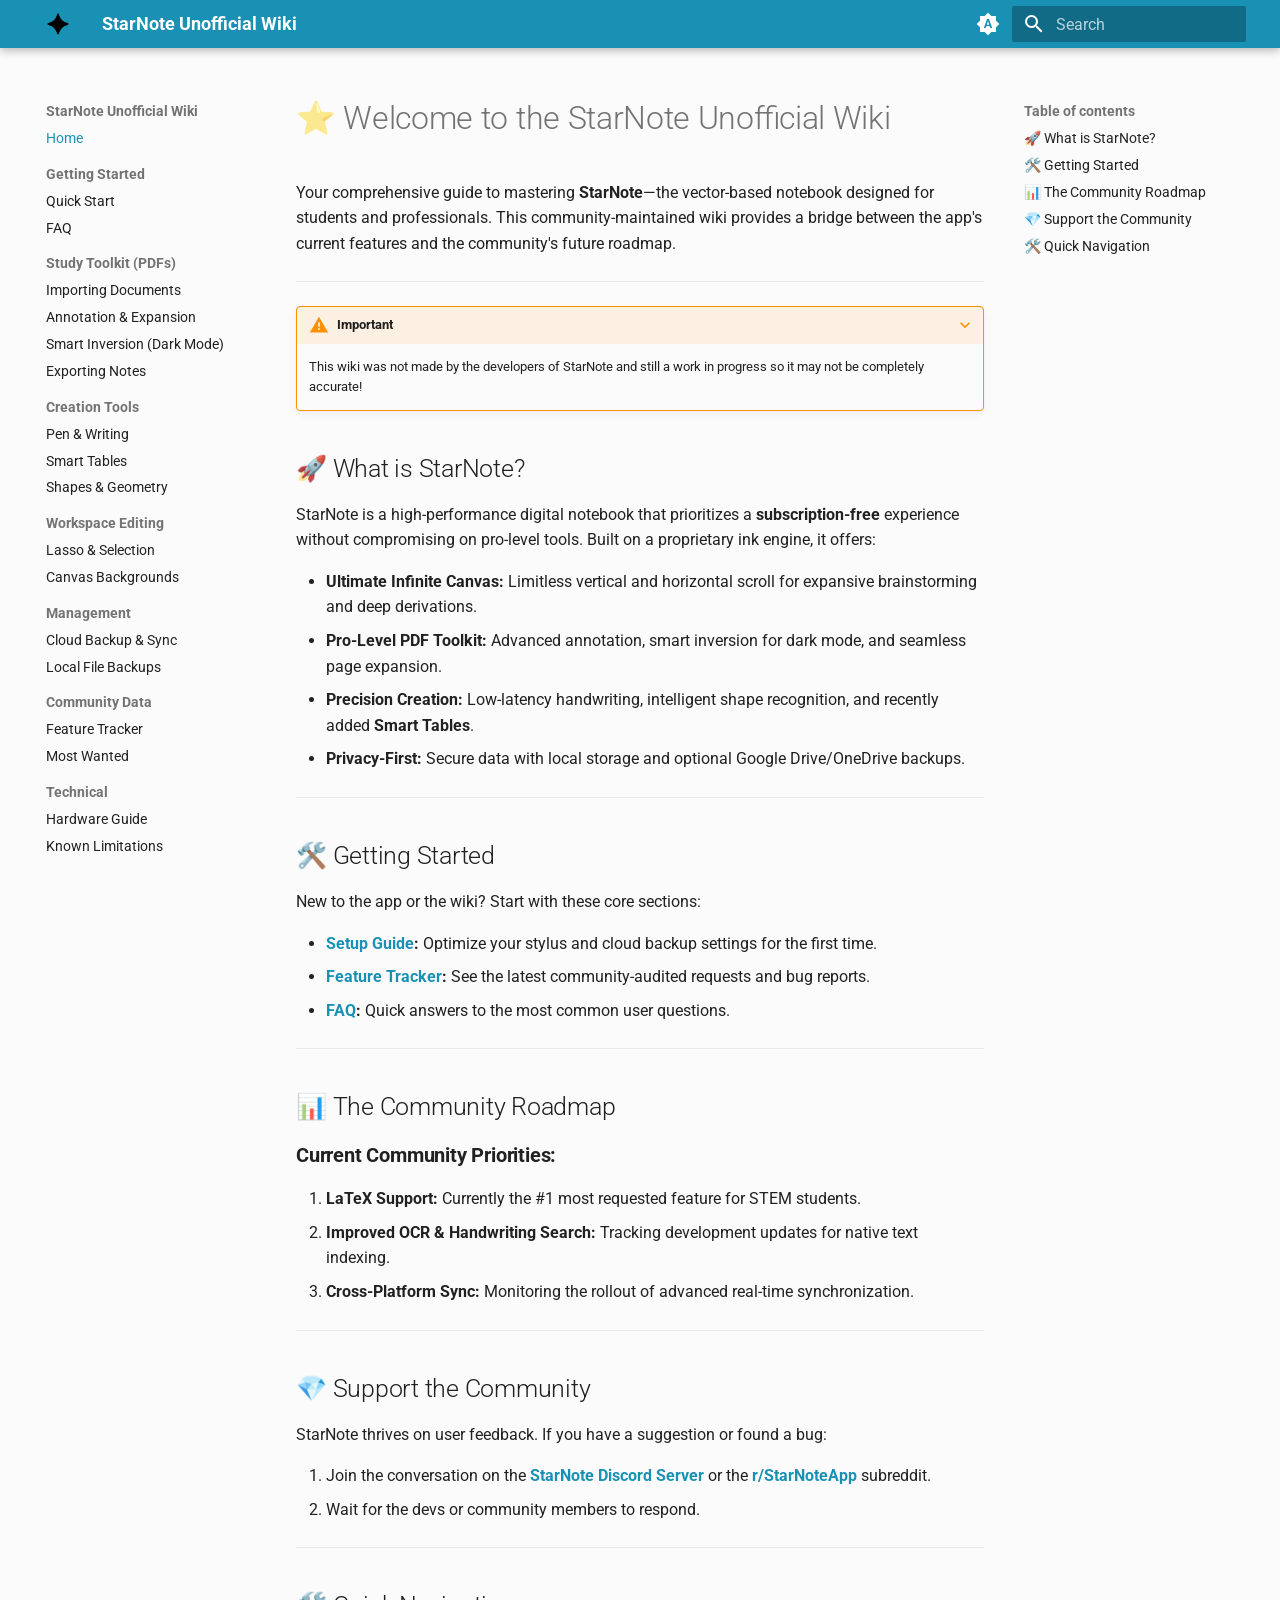
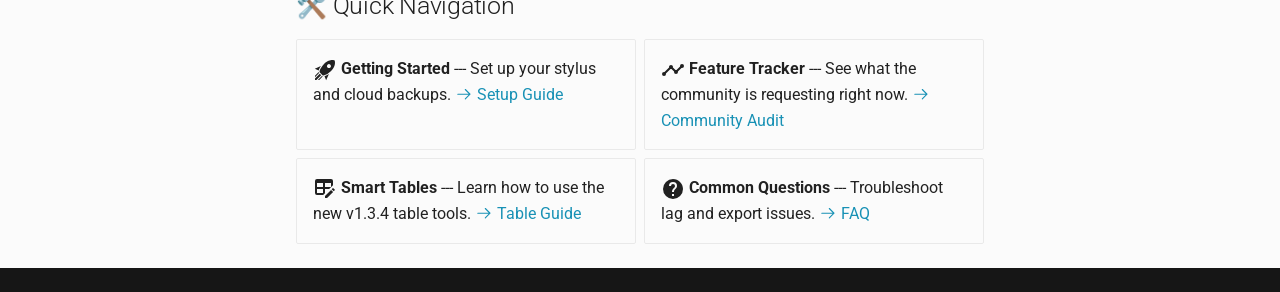
==== commit 69525a75: "Deployed 7ae84ca with MkDocs version: 1.6.1" ====
--- a/index.html
+++ b/index.html
@@ -10,7 +10,7 @@
       
       
       
-        <link rel="next" href="tools/">
+        <link rel="next" href="setup/">
       
       
         
@@ -80,7 +80,7 @@
     <div data-md-component="skip">
       
         
-        <a href="#starnote-unofficial-wiki" class="md-skip">
+        <a href="#welcome-to-the-starnote-unofficial-wiki" class="md-skip">
           Skip to content
         </a>
       
@@ -115,7 +115,7 @@
         <div class="md-header__topic" data-md-component="header-topic">
           <span class="md-ellipsis">
             
-              Introduction
+              Home
             
           </span>
         </div>
@@ -267,7 +267,7 @@
   <span class="md-ellipsis">
     
   
-    Introduction
+    Home
   
 
     
@@ -285,7 +285,7 @@
   <span class="md-ellipsis">
     
   
-    Introduction
+    Home
   
 
     
@@ -311,10 +311,10 @@
     <ul class="md-nav__list" data-md-component="toc" data-md-scrollfix>
       
         <li class="md-nav__item">
-  <a href="#writing-input-engine" class="md-nav__link">
+  <a href="#what-is-starnote" class="md-nav__link">
     <span class="md-ellipsis">
       
-        🖋️ Writing &amp; Input Engine
+        🚀 What is StarNote?
       
     </span>
   </a>
@@ -322,10 +322,10 @@
 </li>
       
         <li class="md-nav__item">
-  <a href="#organization-data-management" class="md-nav__link">
+  <a href="#getting-started" class="md-nav__link">
     <span class="md-ellipsis">
       
-        📊 Organization &amp; Data Management
+        🛠️ Getting Started
       
     </span>
   </a>
@@ -333,10 +333,10 @@
 </li>
       
         <li class="md-nav__item">
-  <a href="#visuals-customization" class="md-nav__link">
+  <a href="#the-community-roadmap" class="md-nav__link">
     <span class="md-ellipsis">
       
-        🎨 Visuals &amp; Customization
+        📊 The Community Roadmap
       
     </span>
   </a>
@@ -344,10 +344,10 @@
 </li>
       
         <li class="md-nav__item">
-  <a href="#pdf-document-handling" class="md-nav__link">
+  <a href="#support-the-community" class="md-nav__link">
     <span class="md-ellipsis">
       
-        📂 PDF &amp; Document Handling
+        💎 Support the Community
       
     </span>
   </a>
@@ -355,27 +355,16 @@
 </li>
       
         <li class="md-nav__item">
-  <a href="#privacy-sync-security" class="md-nav__link">
+  <a href="#quick-navigation" class="md-nav__link">
     <span class="md-ellipsis">
       
-        🔐 Privacy, Sync &amp; Security
+        🛠️ Quick Navigation
       
     </span>
   </a>
   
 </li>
       
-        <li class="md-nav__item">
-  <a href="#roadmap-community-requests" class="md-nav__link">
-    <span class="md-ellipsis">
-      
-        🛠️ Roadmap &amp; Community Requests
-      
-    </span>
-  </a>
-  
-</li>
-      
     </ul>
   
 </nav>
@@ -390,50 +379,885 @@
   
   
   
-    <li class="md-nav__item">
-      <a href="tools/" class="md-nav__link">
-        
-  
-  
-  <span class="md-ellipsis">
-    
-  
-    Tools & Toolbar
-  
-
-    
-  </span>
-  
-  
-
-      </a>
-    </li>
-  
-
-    
-      
-      
-  
-  
-  
-  
-    <li class="md-nav__item">
-      <a href="features/" class="md-nav__link">
-        
-  
-  
-  <span class="md-ellipsis">
-    
-  
-    Feature Request Stats
-  
-
-    
-  </span>
-  
-  
-
-      </a>
+    
+    
+    
+    
+      
+        
+        
+      
+    
+    
+    <li class="md-nav__item md-nav__item--section md-nav__item--nested">
+      
+        
+        
+        <input class="md-nav__toggle md-toggle " type="checkbox" id="__nav_2" >
+        
+          
+          <label class="md-nav__link" for="__nav_2" id="__nav_2_label" tabindex="">
+            
+  
+  
+  <span class="md-ellipsis">
+    
+  
+    Getting Started
+  
+
+    
+  </span>
+  
+  
+
+            <span class="md-nav__icon md-icon"></span>
+          </label>
+        
+        <nav class="md-nav" data-md-level="1" aria-labelledby="__nav_2_label" aria-expanded="false">
+          <label class="md-nav__title" for="__nav_2">
+            <span class="md-nav__icon md-icon"></span>
+            
+  
+    Getting Started
+  
+
+          </label>
+          <ul class="md-nav__list" data-md-scrollfix>
+            
+              
+                
+  
+  
+  
+  
+    <li class="md-nav__item">
+      <a href="setup/" class="md-nav__link">
+        
+  
+  
+  <span class="md-ellipsis">
+    
+  
+    Quick Start
+  
+
+    
+  </span>
+  
+  
+
+      </a>
+    </li>
+  
+
+              
+            
+              
+                
+  
+  
+  
+  
+    <li class="md-nav__item">
+      <a href="faq/" class="md-nav__link">
+        
+  
+  
+  <span class="md-ellipsis">
+    
+  
+    FAQ
+  
+
+    
+  </span>
+  
+  
+
+      </a>
+    </li>
+  
+
+              
+            
+          </ul>
+        </nav>
+      
+    </li>
+  
+
+    
+      
+      
+  
+  
+  
+  
+    
+    
+    
+    
+      
+        
+        
+      
+    
+    
+    <li class="md-nav__item md-nav__item--section md-nav__item--nested">
+      
+        
+        
+        <input class="md-nav__toggle md-toggle " type="checkbox" id="__nav_3" >
+        
+          
+          <label class="md-nav__link" for="__nav_3" id="__nav_3_label" tabindex="">
+            
+  
+  
+  <span class="md-ellipsis">
+    
+  
+    Study Toolkit (PDFs)
+  
+
+    
+  </span>
+  
+  
+
+            <span class="md-nav__icon md-icon"></span>
+          </label>
+        
+        <nav class="md-nav" data-md-level="1" aria-labelledby="__nav_3_label" aria-expanded="false">
+          <label class="md-nav__title" for="__nav_3">
+            <span class="md-nav__icon md-icon"></span>
+            
+  
+    Study Toolkit (PDFs)
+  
+
+          </label>
+          <ul class="md-nav__list" data-md-scrollfix>
+            
+              
+                
+  
+  
+  
+  
+    <li class="md-nav__item">
+      <a href="pdf_import.md" class="md-nav__link">
+        
+  
+  
+  <span class="md-ellipsis">
+    
+  
+    Importing Documents
+  
+
+    
+  </span>
+  
+  
+
+      </a>
+    </li>
+  
+
+              
+            
+              
+                
+  
+  
+  
+  
+    <li class="md-nav__item">
+      <a href="pdf_tools.md" class="md-nav__link">
+        
+  
+  
+  <span class="md-ellipsis">
+    
+  
+    Annotation & Expansion
+  
+
+    
+  </span>
+  
+  
+
+      </a>
+    </li>
+  
+
+              
+            
+              
+                
+  
+  
+  
+  
+    <li class="md-nav__item">
+      <a href="dark_mode.md" class="md-nav__link">
+        
+  
+  
+  <span class="md-ellipsis">
+    
+  
+    Smart Inversion (Dark Mode)
+  
+
+    
+  </span>
+  
+  
+
+      </a>
+    </li>
+  
+
+              
+            
+              
+                
+  
+  
+  
+  
+    <li class="md-nav__item">
+      <a href="pdf_export.md" class="md-nav__link">
+        
+  
+  
+  <span class="md-ellipsis">
+    
+  
+    Exporting Notes
+  
+
+    
+  </span>
+  
+  
+
+      </a>
+    </li>
+  
+
+              
+            
+          </ul>
+        </nav>
+      
+    </li>
+  
+
+    
+      
+      
+  
+  
+  
+  
+    
+    
+    
+    
+      
+        
+        
+      
+    
+    
+    <li class="md-nav__item md-nav__item--section md-nav__item--nested">
+      
+        
+        
+        <input class="md-nav__toggle md-toggle " type="checkbox" id="__nav_4" >
+        
+          
+          <label class="md-nav__link" for="__nav_4" id="__nav_4_label" tabindex="">
+            
+  
+  
+  <span class="md-ellipsis">
+    
+  
+    Creation Tools
+  
+
+    
+  </span>
+  
+  
+
+            <span class="md-nav__icon md-icon"></span>
+          </label>
+        
+        <nav class="md-nav" data-md-level="1" aria-labelledby="__nav_4_label" aria-expanded="false">
+          <label class="md-nav__title" for="__nav_4">
+            <span class="md-nav__icon md-icon"></span>
+            
+  
+    Creation Tools
+  
+
+          </label>
+          <ul class="md-nav__list" data-md-scrollfix>
+            
+              
+                
+  
+  
+  
+  
+    <li class="md-nav__item">
+      <a href="pens/" class="md-nav__link">
+        
+  
+  
+  <span class="md-ellipsis">
+    
+  
+    Pen & Writing
+  
+
+    
+  </span>
+  
+  
+
+      </a>
+    </li>
+  
+
+              
+            
+              
+                
+  
+  
+  
+  
+    <li class="md-nav__item">
+      <a href="tables.md" class="md-nav__link">
+        
+  
+  
+  <span class="md-ellipsis">
+    
+  
+    Smart Tables
+  
+
+    
+  </span>
+  
+  
+
+      </a>
+    </li>
+  
+
+              
+            
+              
+                
+  
+  
+  
+  
+    <li class="md-nav__item">
+      <a href="shapes.md" class="md-nav__link">
+        
+  
+  
+  <span class="md-ellipsis">
+    
+  
+    Shapes & Geometry
+  
+
+    
+  </span>
+  
+  
+
+      </a>
+    </li>
+  
+
+              
+            
+          </ul>
+        </nav>
+      
+    </li>
+  
+
+    
+      
+      
+  
+  
+  
+  
+    
+    
+    
+    
+      
+        
+        
+      
+    
+    
+    <li class="md-nav__item md-nav__item--section md-nav__item--nested">
+      
+        
+        
+        <input class="md-nav__toggle md-toggle " type="checkbox" id="__nav_5" >
+        
+          
+          <label class="md-nav__link" for="__nav_5" id="__nav_5_label" tabindex="">
+            
+  
+  
+  <span class="md-ellipsis">
+    
+  
+    Workspace Editing
+  
+
+    
+  </span>
+  
+  
+
+            <span class="md-nav__icon md-icon"></span>
+          </label>
+        
+        <nav class="md-nav" data-md-level="1" aria-labelledby="__nav_5_label" aria-expanded="false">
+          <label class="md-nav__title" for="__nav_5">
+            <span class="md-nav__icon md-icon"></span>
+            
+  
+    Workspace Editing
+  
+
+          </label>
+          <ul class="md-nav__list" data-md-scrollfix>
+            
+              
+                
+  
+  
+  
+  
+    <li class="md-nav__item">
+      <a href="lasso.md" class="md-nav__link">
+        
+  
+  
+  <span class="md-ellipsis">
+    
+  
+    Lasso & Selection
+  
+
+    
+  </span>
+  
+  
+
+      </a>
+    </li>
+  
+
+              
+            
+              
+                
+  
+  
+  
+  
+    <li class="md-nav__item">
+      <a href="templates.md" class="md-nav__link">
+        
+  
+  
+  <span class="md-ellipsis">
+    
+  
+    Canvas Backgrounds
+  
+
+    
+  </span>
+  
+  
+
+      </a>
+    </li>
+  
+
+              
+            
+          </ul>
+        </nav>
+      
+    </li>
+  
+
+    
+      
+      
+  
+  
+  
+  
+    
+    
+    
+    
+      
+        
+        
+      
+    
+    
+    <li class="md-nav__item md-nav__item--section md-nav__item--nested">
+      
+        
+        
+        <input class="md-nav__toggle md-toggle " type="checkbox" id="__nav_6" >
+        
+          
+          <label class="md-nav__link" for="__nav_6" id="__nav_6_label" tabindex="">
+            
+  
+  
+  <span class="md-ellipsis">
+    
+  
+    Management
+  
+
+    
+  </span>
+  
+  
+
+            <span class="md-nav__icon md-icon"></span>
+          </label>
+        
+        <nav class="md-nav" data-md-level="1" aria-labelledby="__nav_6_label" aria-expanded="false">
+          <label class="md-nav__title" for="__nav_6">
+            <span class="md-nav__icon md-icon"></span>
+            
+  
+    Management
+  
+
+          </label>
+          <ul class="md-nav__list" data-md-scrollfix>
+            
+              
+                
+  
+  
+  
+  
+    <li class="md-nav__item">
+      <a href="sync/" class="md-nav__link">
+        
+  
+  
+  <span class="md-ellipsis">
+    
+  
+    Cloud Backup & Sync
+  
+
+    
+  </span>
+  
+  
+
+      </a>
+    </li>
+  
+
+              
+            
+              
+                
+  
+  
+  
+  
+    <li class="md-nav__item">
+      <a href="backups/" class="md-nav__link">
+        
+  
+  
+  <span class="md-ellipsis">
+    
+  
+    Local File Backups
+  
+
+    
+  </span>
+  
+  
+
+      </a>
+    </li>
+  
+
+              
+            
+          </ul>
+        </nav>
+      
+    </li>
+  
+
+    
+      
+      
+  
+  
+  
+  
+    
+    
+    
+    
+      
+        
+        
+      
+    
+    
+    <li class="md-nav__item md-nav__item--section md-nav__item--nested">
+      
+        
+        
+        <input class="md-nav__toggle md-toggle " type="checkbox" id="__nav_7" >
+        
+          
+          <label class="md-nav__link" for="__nav_7" id="__nav_7_label" tabindex="">
+            
+  
+  
+  <span class="md-ellipsis">
+    
+  
+    Community Data
+  
+
+    
+  </span>
+  
+  
+
+            <span class="md-nav__icon md-icon"></span>
+          </label>
+        
+        <nav class="md-nav" data-md-level="1" aria-labelledby="__nav_7_label" aria-expanded="false">
+          <label class="md-nav__title" for="__nav_7">
+            <span class="md-nav__icon md-icon"></span>
+            
+  
+    Community Data
+  
+
+          </label>
+          <ul class="md-nav__list" data-md-scrollfix>
+            
+              
+                
+  
+  
+  
+  
+    <li class="md-nav__item">
+      <a href="roadmap.md" class="md-nav__link">
+        
+  
+  
+  <span class="md-ellipsis">
+    
+  
+    Feature Tracker
+  
+
+    
+  </span>
+  
+  
+
+      </a>
+    </li>
+  
+
+              
+            
+              
+                
+  
+  
+  
+  
+    <li class="md-nav__item">
+      <a href="most_wanted/" class="md-nav__link">
+        
+  
+  
+  <span class="md-ellipsis">
+    
+  
+    Most Wanted
+  
+
+    
+  </span>
+  
+  
+
+      </a>
+    </li>
+  
+
+              
+            
+          </ul>
+        </nav>
+      
+    </li>
+  
+
+    
+      
+      
+  
+  
+  
+  
+    
+    
+    
+    
+      
+        
+        
+      
+    
+    
+    <li class="md-nav__item md-nav__item--section md-nav__item--nested">
+      
+        
+        
+        <input class="md-nav__toggle md-toggle " type="checkbox" id="__nav_8" >
+        
+          
+          <label class="md-nav__link" for="__nav_8" id="__nav_8_label" tabindex="">
+            
+  
+  
+  <span class="md-ellipsis">
+    
+  
+    Technical
+  
+
+    
+  </span>
+  
+  
+
+            <span class="md-nav__icon md-icon"></span>
+          </label>
+        
+        <nav class="md-nav" data-md-level="1" aria-labelledby="__nav_8_label" aria-expanded="false">
+          <label class="md-nav__title" for="__nav_8">
+            <span class="md-nav__icon md-icon"></span>
+            
+  
+    Technical
+  
+
+          </label>
+          <ul class="md-nav__list" data-md-scrollfix>
+            
+              
+                
+  
+  
+  
+  
+    <li class="md-nav__item">
+      <a href="hardware.md" class="md-nav__link">
+        
+  
+  
+  <span class="md-ellipsis">
+    
+  
+    Hardware Guide
+  
+
+    
+  </span>
+  
+  
+
+      </a>
+    </li>
+  
+
+              
+            
+              
+                
+  
+  
+  
+  
+    <li class="md-nav__item">
+      <a href="limitations.md" class="md-nav__link">
+        
+  
+  
+  <span class="md-ellipsis">
+    
+  
+    Known Limitations
+  
+
+    
+  </span>
+  
+  
+
+      </a>
+    </li>
+  
+
+              
+            
+          </ul>
+        </nav>
+      
     </li>
   
 
@@ -465,10 +1289,10 @@
     <ul class="md-nav__list" data-md-component="toc" data-md-scrollfix>
       
         <li class="md-nav__item">
-  <a href="#writing-input-engine" class="md-nav__link">
+  <a href="#what-is-starnote" class="md-nav__link">
     <span class="md-ellipsis">
       
-        🖋️ Writing &amp; Input Engine
+        🚀 What is StarNote?
       
     </span>
   </a>
@@ -476,10 +1300,10 @@
 </li>
       
         <li class="md-nav__item">
-  <a href="#organization-data-management" class="md-nav__link">
+  <a href="#getting-started" class="md-nav__link">
     <span class="md-ellipsis">
       
-        📊 Organization &amp; Data Management
+        🛠️ Getting Started
       
     </span>
   </a>
@@ -487,10 +1311,10 @@
 </li>
       
         <li class="md-nav__item">
-  <a href="#visuals-customization" class="md-nav__link">
+  <a href="#the-community-roadmap" class="md-nav__link">
     <span class="md-ellipsis">
       
-        🎨 Visuals &amp; Customization
+        📊 The Community Roadmap
       
     </span>
   </a>
@@ -498,10 +1322,10 @@
 </li>
       
         <li class="md-nav__item">
-  <a href="#pdf-document-handling" class="md-nav__link">
+  <a href="#support-the-community" class="md-nav__link">
     <span class="md-ellipsis">
       
-        📂 PDF &amp; Document Handling
+        💎 Support the Community
       
     </span>
   </a>
@@ -509,21 +1333,10 @@
 </li>
       
         <li class="md-nav__item">
-  <a href="#privacy-sync-security" class="md-nav__link">
+  <a href="#quick-navigation" class="md-nav__link">
     <span class="md-ellipsis">
       
-        🔐 Privacy, Sync &amp; Security
-      
-    </span>
-  </a>
-  
-</li>
-      
-        <li class="md-nav__item">
-  <a href="#roadmap-community-requests" class="md-nav__link">
-    <span class="md-ellipsis">
-      
-        🛠️ Roadmap &amp; Community Requests
+        🛠️ Quick Navigation
       
     </span>
   </a>
@@ -555,76 +1368,74 @@
 
 
 
-<div class="admonition warning">
-<p class="admonition-title">Important</p>
-<p>This wiki was not made by the developers of StarNote and still a work in progrees so it may not be completely accurate!</p>
-</div>
-<h1 id="starnote-unofficial-wiki">🌟 StarNote Unofficial Wiki</h1>
-<p>Welcome to the comprehensive unofficial feature guide for <strong>StarNote</strong>, a high-performance note-taking application designed for students and professionals. This wiki reflects features as of <strong>v1.3.4 (April 2026)</strong>.</p>
+<h1 id="welcome-to-the-starnote-unofficial-wiki">⭐ Welcome to the StarNote Unofficial Wiki</h1>
+<p>Your comprehensive guide to mastering <strong>StarNote</strong>—the vector-based notebook designed for students and professionals. This community-maintained wiki provides a bridge between the app's current features and the community's future roadmap.</p>
 <hr />
-<h2 id="writing-input-engine">🖋️ Writing &amp; Input Engine</h2>
+<details class="warning" open="open">
+<summary>Important</summary>
+<p>This wiki was not made by the developers of StarNote and still a work in progress so it may not be completely accurate!</p>
+</details>
+<h2 id="what-is-starnote">🚀 What is StarNote?</h2>
+<p>StarNote is a high-performance digital notebook that prioritizes a <strong>subscription-free</strong> experience without compromising on pro-level tools. Built on a proprietary ink engine, it offers:</p>
 <ul>
-<li><strong>Variable Pen Tools:</strong><ul>
-<li><strong>Fountain Pen:</strong> Pressure-sensitive for calligraphy and expressive writing.</li>
-<li><strong>Ballpoint:</strong> Uniform line width, ideal for technical diagrams.</li>
-<li><strong>Highlighter:</strong> Transparent ink that layers without obscuring underlying text.</li>
-</ul>
-</li>
-<li><strong>SoftPaint Brush (v1.2.0+):</strong> A specialized brush for soft-edge shading and artistic sketching.</li>
-<li><strong>Canvas Options:</strong><ul>
-<li><strong>Infinite Canvas:</strong> Limitless scrolling in all directions—ideal for brainstorming or large flowcharts.</li>
-<li><strong>Fixed-Size Pages:</strong> Standard templates including A4, Letter, and Legal.</li>
-</ul>
-</li>
-<li><strong>Smart Shapes:</strong> A "Hold-to-Snap" gesture that automatically converts rough strokes into perfect geometric shapes (circles, triangles, rectangles, etc.).</li>
-<li><strong>Precision Control:</strong> Dedicated <strong>Palm Rejection</strong> and <strong>Pen-Only Mode</strong> to prevent accidental touches from interfering with your stylus work.</li>
+<li><strong>Ultimate Infinite Canvas:</strong> Limitless vertical and horizontal scroll for expansive brainstorming and deep derivations.</li>
+<li><strong>Pro-Level PDF Toolkit:</strong> Advanced annotation, smart inversion for dark mode, and seamless page expansion.</li>
+<li><strong>Precision Creation:</strong> Low-latency handwriting, intelligent shape recognition, and recently added <strong>Smart Tables</strong>.</li>
+<li><strong>Privacy-First:</strong> Secure data with local storage and optional Google Drive/OneDrive backups.</li>
 </ul>
 <hr />
-<h2 id="organization-data-management">📊 Organization &amp; Data Management</h2>
+<h2 id="getting-started">🛠️ Getting Started</h2>
+<p>New to the app or the wiki? Start with these core sections:</p>
 <ul>
-<li><strong>Native Tables (v1.3.4):</strong> Insert structured tables with adjustable rows and columns. Supports cell background coloring and direct handwriting within cells.</li>
-<li><strong>Advanced Layering:</strong> Manage multiple transparent layers per page. Layers can be locked, hidden, or adjusted for opacity—perfect for complex engineering overlays.</li>
-<li><strong>Sticker &amp; Element Library:</strong> Save frequently used symbols, diagrams, or math snippets as "Stickers" for one-tap insertion.</li>
-<li><strong>Hierarchical Filing:</strong> Organize notebooks into a system of <strong>Nested Folders</strong> (e.g., <em>Engineering &gt; Year 3 &gt; Electrotechnique</em>).</li>
-<li><strong>Outline View:</strong> Generate a clickable Table of Contents within long documents for rapid navigation.</li>
+<li><strong><a href="setup/">Setup Guide</a>:</strong> Optimize your stylus and cloud backup settings for the first time.</li>
+<li><strong><a href="features/">Feature Tracker</a>:</strong> See the latest community-audited requests and bug reports.</li>
+<li><strong><a href="faq/">FAQ</a>:</strong> Quick answers to the most common user questions.</li>
 </ul>
 <hr />
-<h2 id="visuals-customization">🎨 Visuals &amp; Customization</h2>
+<h2 id="the-community-roadmap">📊 The Community Roadmap</h2>
+<h3 id="current-community-priorities"><strong>Current Community Priorities:</strong></h3>
+<ol>
+<li><strong>LaTeX Support:</strong> Currently the #1 most requested feature for STEM students.</li>
+<li><strong>Improved OCR &amp; Handwriting Search:</strong> Tracking development updates for native text indexing.</li>
+<li><strong>Cross-Platform Sync:</strong> Monitoring the rollout of advanced real-time synchronization.</li>
+</ol>
+<hr />
+<h2 id="support-the-community">💎 Support the Community</h2>
+<p>StarNote thrives on user feedback. If you have a suggestion or found a bug:</p>
+<ol>
+<li>Join the conversation on the <a href="https://discord.com/invite/2kZFvu8j3c"><strong>StarNote Discord Server</strong></a> or the <a href="https://www.reddit.com/r/StarNoteApp/"><strong>r/StarNoteApp</strong></a> subreddit.</li>
+<li>Wait for the devs or community members to respond.</li>
+</ol>
+<hr />
+<h2 id="quick-navigation">🛠️ Quick Navigation</h2>
+<div class="grid cards">
 <ul>
-<li><strong>Smart Inversion (Dark Mode):</strong> A global dark mode that intelligently inverts paper and ink colors while preserving the original colors of inserted images and stickers.</li>
-<li><strong>Custom Paper Templates:</strong> Import any PDF or PNG to serve as a recurring page background (useful for specialized engineering grids).</li>
-<li><strong>Dynamic UI:</strong><ul>
-<li><strong>Moveable Toolbar:</strong> Dock the tool palette to the top, bottom, or sides.</li>
-<li><strong>Floating Palette:</strong> A compact, movable tool menu to maximize writing space.</li>
+<li>
+<p><span class="twemoji lg middle"><svg xmlns="http://www.w3.org/2000/svg" viewBox="0 0 24 24"><path d="m13.13 22.19-1.63-3.83c1.57-.58 3.04-1.36 4.4-2.27zM5.64 12.5l-3.83-1.63 6.1-2.77C7 9.46 6.22 10.93 5.64 12.5M21.61 2.39S16.66.269 11 5.93c-2.19 2.19-3.5 4.6-4.35 6.71-.28.75-.09 1.57.46 2.13l2.13 2.12c.55.56 1.37.74 2.12.46A19.1 19.1 0 0 0 18.07 13c5.66-5.66 3.54-10.61 3.54-10.61m-7.07 7.07c-.78-.78-.78-2.05 0-2.83s2.05-.78 2.83 0c.77.78.78 2.05 0 2.83s-2.05.78-2.83 0m-5.66 7.07-1.41-1.41zM6.24 22l3.64-3.64c-.34-.09-.67-.24-.97-.45L4.83 22zM2 22h1.41l4.77-4.76-1.42-1.41L2 20.59zm0-2.83 4.09-4.08c-.21-.3-.36-.62-.45-.97L2 17.76z"/></svg></span> <strong>Getting Started</strong>
+    ---
+    Set up your stylus and cloud backups.
+    <a href="setup/"><span class="twemoji"><svg xmlns="http://www.w3.org/2000/svg" viewBox="0 0 24 24"><path d="M13.22 19.03a.75.75 0 0 1 0-1.06L18.19 13H3.75a.75.75 0 0 1 0-1.5h14.44l-4.97-4.97a.749.749 0 0 1 .326-1.275.75.75 0 0 1 .734.215l6.25 6.25a.75.75 0 0 1 0 1.06l-6.25 6.25a.75.75 0 0 1-1.06 0"/></svg></span> Setup Guide</a></p>
+</li>
+<li>
+<p><span class="twemoji lg middle"><svg xmlns="http://www.w3.org/2000/svg" viewBox="0 0 24 24"><path d="m3 14 .5.07L8.07 9.5a1.95 1.95 0 0 1 .52-1.91c.78-.79 2.04-.79 2.82 0 .53.52.7 1.26.52 1.91l2.57 2.57.5-.07c.18 0 .35 0 .5.07l3.57-3.57C19 8.35 19 8.18 19 8a2 2 0 0 1 2-2 2 2 0 0 1 2 2 2 2 0 0 1-2 2c-.18 0-.35 0-.5-.07l-3.57 3.57c.07.15.07.32.07.5a2 2 0 0 1-2 2 2 2 0 0 1-2-2l.07-.5-2.57-2.57c-.32.07-.68.07-1 0L4.93 15.5 5 16a2 2 0 0 1-2 2 2 2 0 0 1-2-2 2 2 0 0 1 2-2"/></svg></span> <strong>Feature Tracker</strong>
+    ---
+    See what the community is requesting right now.
+    <a href="features/"><span class="twemoji"><svg xmlns="http://www.w3.org/2000/svg" viewBox="0 0 24 24"><path d="M13.22 19.03a.75.75 0 0 1 0-1.06L18.19 13H3.75a.75.75 0 0 1 0-1.5h14.44l-4.97-4.97a.749.749 0 0 1 .326-1.275.75.75 0 0 1 .734.215l6.25 6.25a.75.75 0 0 1 0 1.06l-6.25 6.25a.75.75 0 0 1-1.06 0"/></svg></span> Community Audit</a></p>
+</li>
+<li>
+<p><span class="twemoji lg middle"><svg xmlns="http://www.w3.org/2000/svg" viewBox="0 0 24 24"><path d="m21.7 13.35-1 1-2.05-2.05 1-1c.21-.22.56-.22.77 0l1.28 1.28c.22.21.22.56 0 .77M12 18.94l6.07-6.06 2.05 2.05L14.06 21H12zM4 2h14a2 2 0 0 1 2 2v4.17L16.17 12H12v4.17L10.17 18H4a2 2 0 0 1-2-2V4a2 2 0 0 1 2-2m0 4v4h6V6zm8 0v4h6V6zm-8 6v4h6v-4z"/></svg></span> <strong>Smart Tables</strong>
+    ---
+    Learn how to use the new v1.3.4 table tools.
+    <a href="tables.md"><span class="twemoji"><svg xmlns="http://www.w3.org/2000/svg" viewBox="0 0 24 24"><path d="M13.22 19.03a.75.75 0 0 1 0-1.06L18.19 13H3.75a.75.75 0 0 1 0-1.5h14.44l-4.97-4.97a.749.749 0 0 1 .326-1.275.75.75 0 0 1 .734.215l6.25 6.25a.75.75 0 0 1 0 1.06l-6.25 6.25a.75.75 0 0 1-1.06 0"/></svg></span> Table Guide</a></p>
+</li>
+<li>
+<p><span class="twemoji lg middle"><svg xmlns="http://www.w3.org/2000/svg" viewBox="0 0 24 24"><path d="m15.07 11.25-.9.92C13.45 12.89 13 13.5 13 15h-2v-.5c0-1.11.45-2.11 1.17-2.83l1.24-1.26c.37-.36.59-.86.59-1.41a2 2 0 0 0-2-2 2 2 0 0 0-2 2H8a4 4 0 0 1 4-4 4 4 0 0 1 4 4 3.2 3.2 0 0 1-.93 2.25M13 19h-2v-2h2M12 2A10 10 0 0 0 2 12a10 10 0 0 0 10 10 10 10 0 0 0 10-10c0-5.53-4.5-10-10-10"/></svg></span> <strong>Common Questions</strong>
+    ---
+    Troubleshoot lag and export issues.
+    <a href="faq/"><span class="twemoji"><svg xmlns="http://www.w3.org/2000/svg" viewBox="0 0 24 24"><path d="M13.22 19.03a.75.75 0 0 1 0-1.06L18.19 13H3.75a.75.75 0 0 1 0-1.5h14.44l-4.97-4.97a.749.749 0 0 1 .326-1.275.75.75 0 0 1 .734.215l6.25 6.25a.75.75 0 0 1 0 1.06l-6.25 6.25a.75.75 0 0 1-1.06 0"/></svg></span> FAQ</a></p>
+</li>
 </ul>
-</li>
-<li><strong>Custom Color Palettes:</strong> Supports HEX code input and a color dropper tool for precise aesthetic control.</li>
-</ul>
-<hr />
-<h2 id="pdf-document-handling">📂 PDF &amp; Document Handling</h2>
-<ul>
-<li><strong>High-Fidelity Rendering:</strong> Maintains sharpness at extreme zoom levels, essential for reading small-print data sheets or blueprints.</li>
-<li><strong>Active Annotations:</strong> Robust engine for importing large PDF textbooks and adding annotations.</li>
-<li><strong>Hyperlink Support:</strong> Full navigation for internal document links and external web URLs.</li>
-<li><strong>Side-by-Side View:</strong> Open two notes, or a PDF and a note, simultaneously in a split-screen layout.</li>
-<li><strong>Flexible Exports:</strong> Export as "Flattened PDFs" (permanent annotations) or "Editable PDFs" (layered objects).</li>
-</ul>
-<hr />
-<h2 id="privacy-sync-security">🔐 Privacy, Sync &amp; Security</h2>
-<ul>
-<li><strong>Local-First Philosophy:</strong> Primary data is stored on-device for maximum speed and offline reliability.</li>
-<li><strong>Google Drive Integration:</strong> Semi-automatic backup and restore functionality to safeguard data across devices.</li>
-<li><strong>Biometric Security:</strong> Secure specific notebooks or the entire app via fingerprint or passcode.</li>
-<li><strong>One-Time Purchase:</strong> A lifetime license model that avoids recurring subscription fees.</li>
-</ul>
-<hr />
-<h2 id="roadmap-community-requests">🛠️ Roadmap &amp; Community Requests</h2>
-<ul>
-<li><strong>LaTeX Support:</strong> Currently a top-requested feature for students to convert handwriting into digital formulas.</li>
-<li><strong>Handwriting Search (OCR):</strong> While typed text is searchable, searching handwritten ink is in active development.</li>
-<li><strong>Real-Time Auto-Sync:</strong> Developers are currently working on a seamless "Edit on Tablet, View on Phone" sync capability.</li>
-</ul>
-<hr />
+</div>
 
 
 
@@ -659,11 +1470,6 @@
     <div class="md-footer-meta__inner md-grid">
       <div class="md-copyright">
   
-  
-    Made with
-    <a href="https://squidfunk.github.io/mkdocs-material/" target="_blank" rel="noopener">
-      Material for MkDocs
-    </a>
   
 </div>
       
@@ -680,10 +1486,12 @@
     
       
       
-      <script id="__config" type="application/json">{"annotate": null, "base": ".", "features": ["navigation.path", "navigation.sections", "navigation.top", "search.highlight", "search.share"], "search": "assets/javascripts/workers/search.2c215733.min.js", "tags": null, "translations": {"clipboard.copied": "Copied to clipboard", "clipboard.copy": "Copy to clipboard", "search.result.more.one": "1 more on this page", "search.result.more.other": "# more on this page", "search.result.none": "No matching documents", "search.result.one": "1 matching document", "search.result.other": "# matching documents", "search.result.placeholder": "Type to start searching", "search.result.term.missing": "Missing", "select.version": "Select version"}, "version": null}</script>
+      <script id="__config" type="application/json">{"annotate": null, "base": ".", "features": ["navigation.path", "navigation.sections", "navigation.top", "search.highlight", "search.share", "content.code.copy", "content.tooltips", "navigation.instant", "navigation.preview"], "search": "assets/javascripts/workers/search.2c215733.min.js", "tags": null, "translations": {"clipboard.copied": "Copied to clipboard", "clipboard.copy": "Copy to clipboard", "search.result.more.one": "1 more on this page", "search.result.more.other": "# more on this page", "search.result.none": "No matching documents", "search.result.one": "1 matching document", "search.result.other": "# matching documents", "search.result.placeholder": "Type to start searching", "search.result.term.missing": "Missing", "select.version": "Select version"}, "version": null}</script>
     
     
       <script src="assets/javascripts/bundle.79ae519e.min.js"></script>
+      
+        <script src="javascripts/markmap-force-dark.js"></script>
       
     
   </body>
--- a/stylesheets/extra.css
+++ b/stylesheets/extra.css
@@ -19,3 +19,18 @@
   --md-primary-fg-color:        #1891B5;
   --md-default-bg-color:        #000000;
 }
+
+/* Styles for Dark Mode (Slate theme in Material) */
+[data-md-color-scheme="slate"] .markmap-node text {
+  fill: #ffffff !important; /* Forces text to white in dark mode */
+}
+
+/* Styles for Light Mode (Default theme) */
+[data-md-color-scheme="default"] .markmap-node text {
+  fill: #000000 !important; /* Forces text to black in light mode */
+}
+
+.ethical-ads {
+    display: none !important;
+}
+
